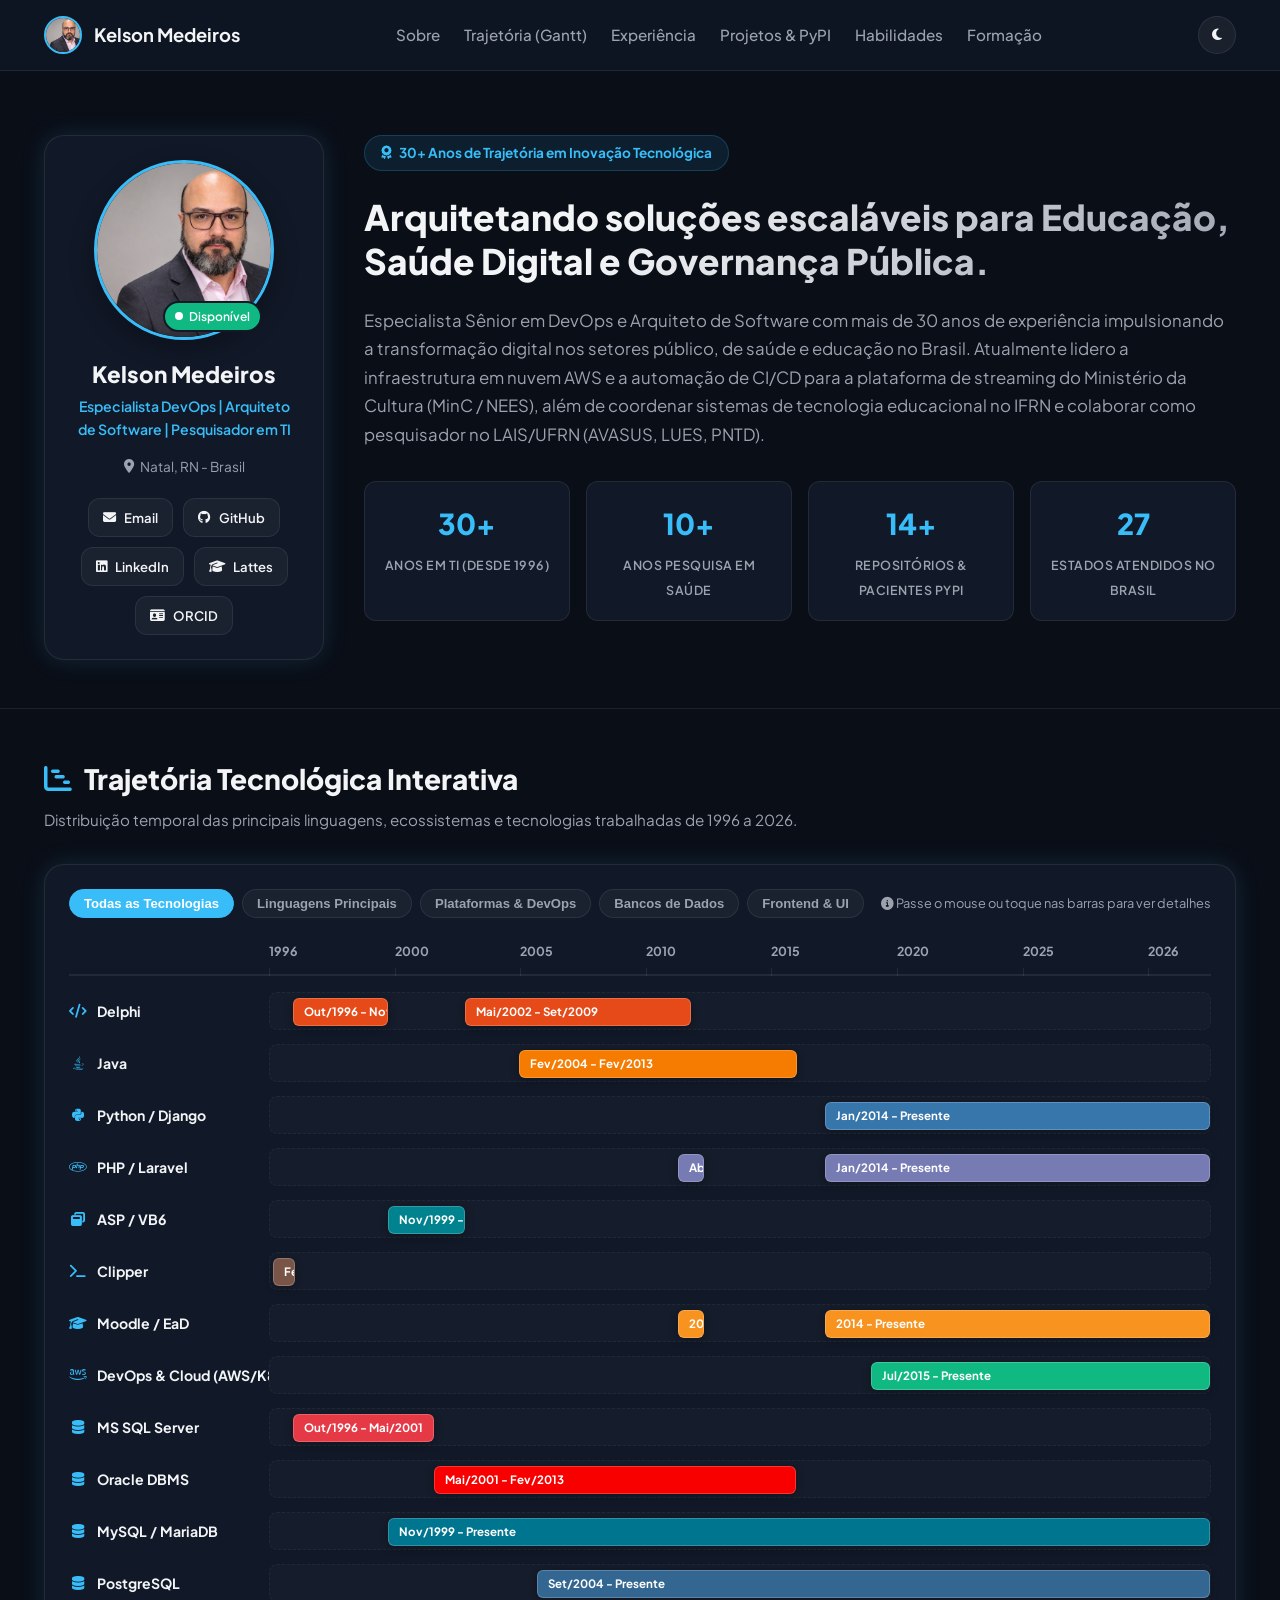
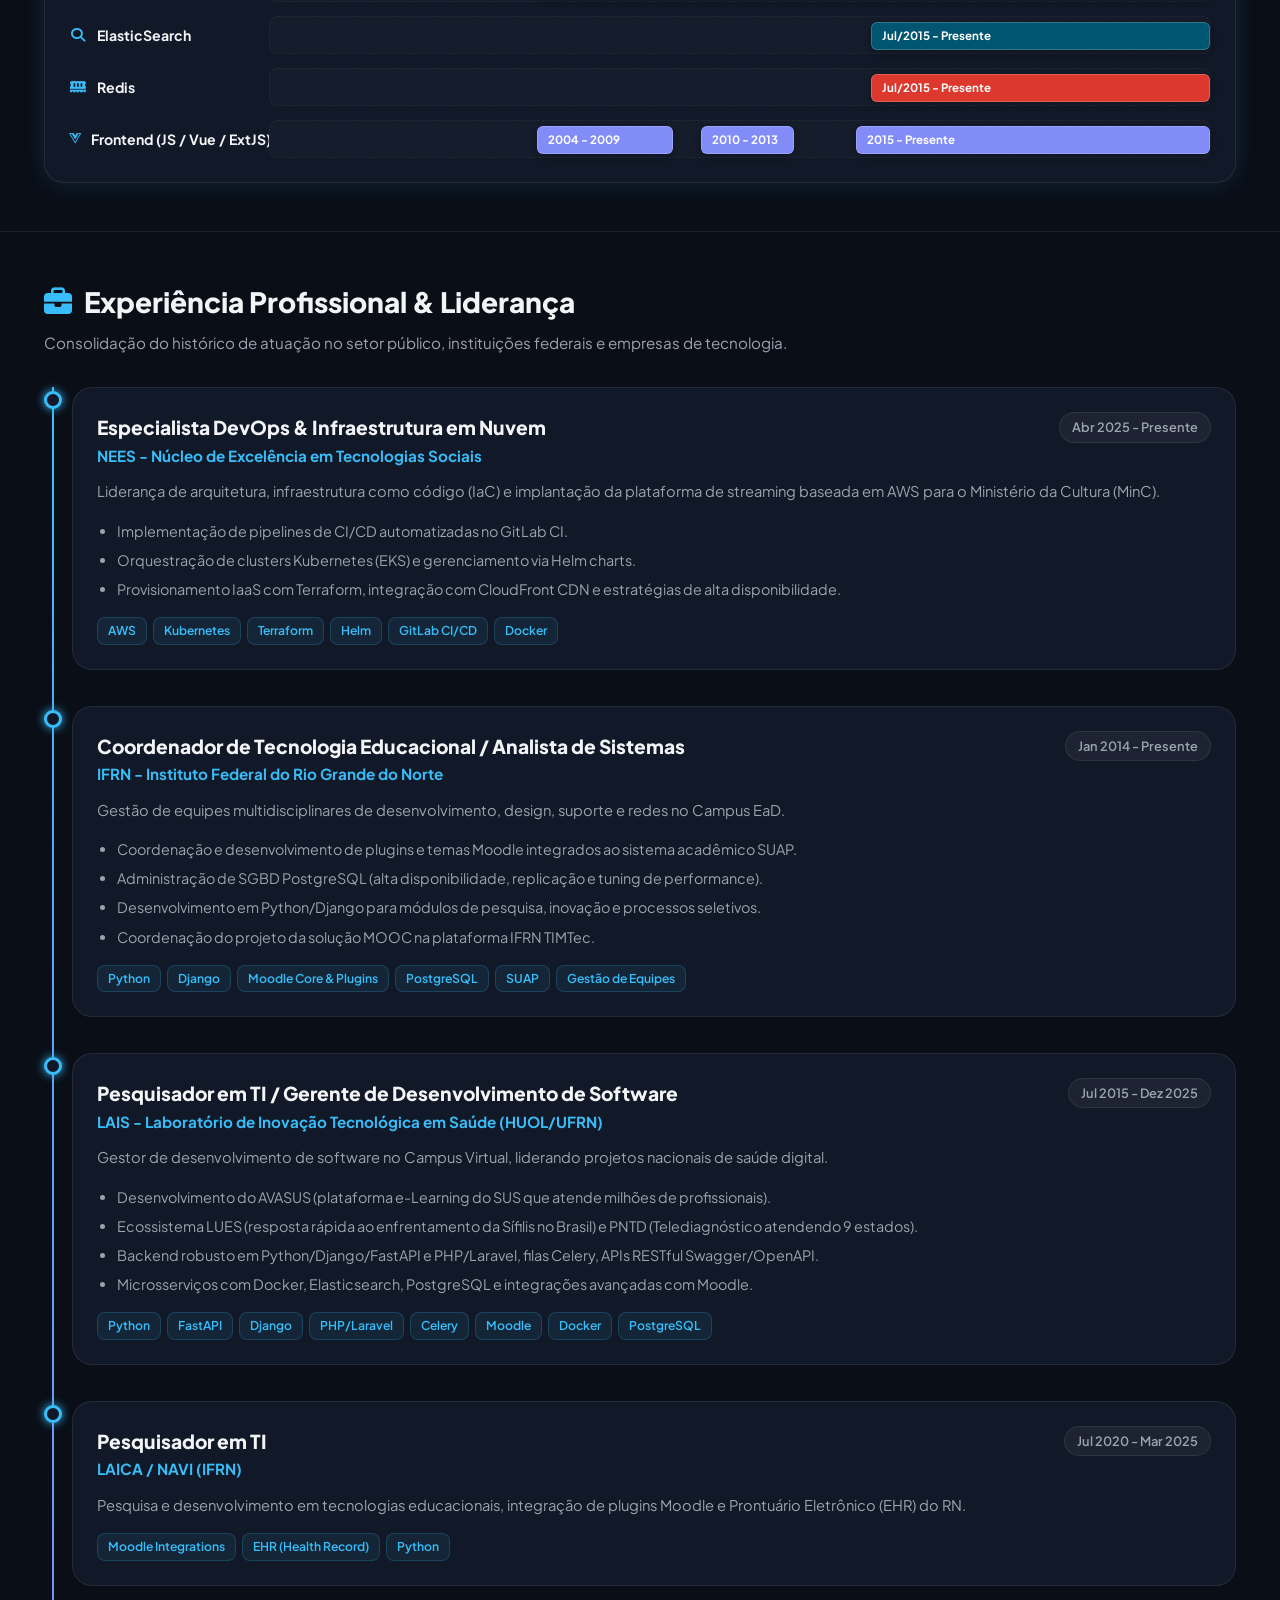
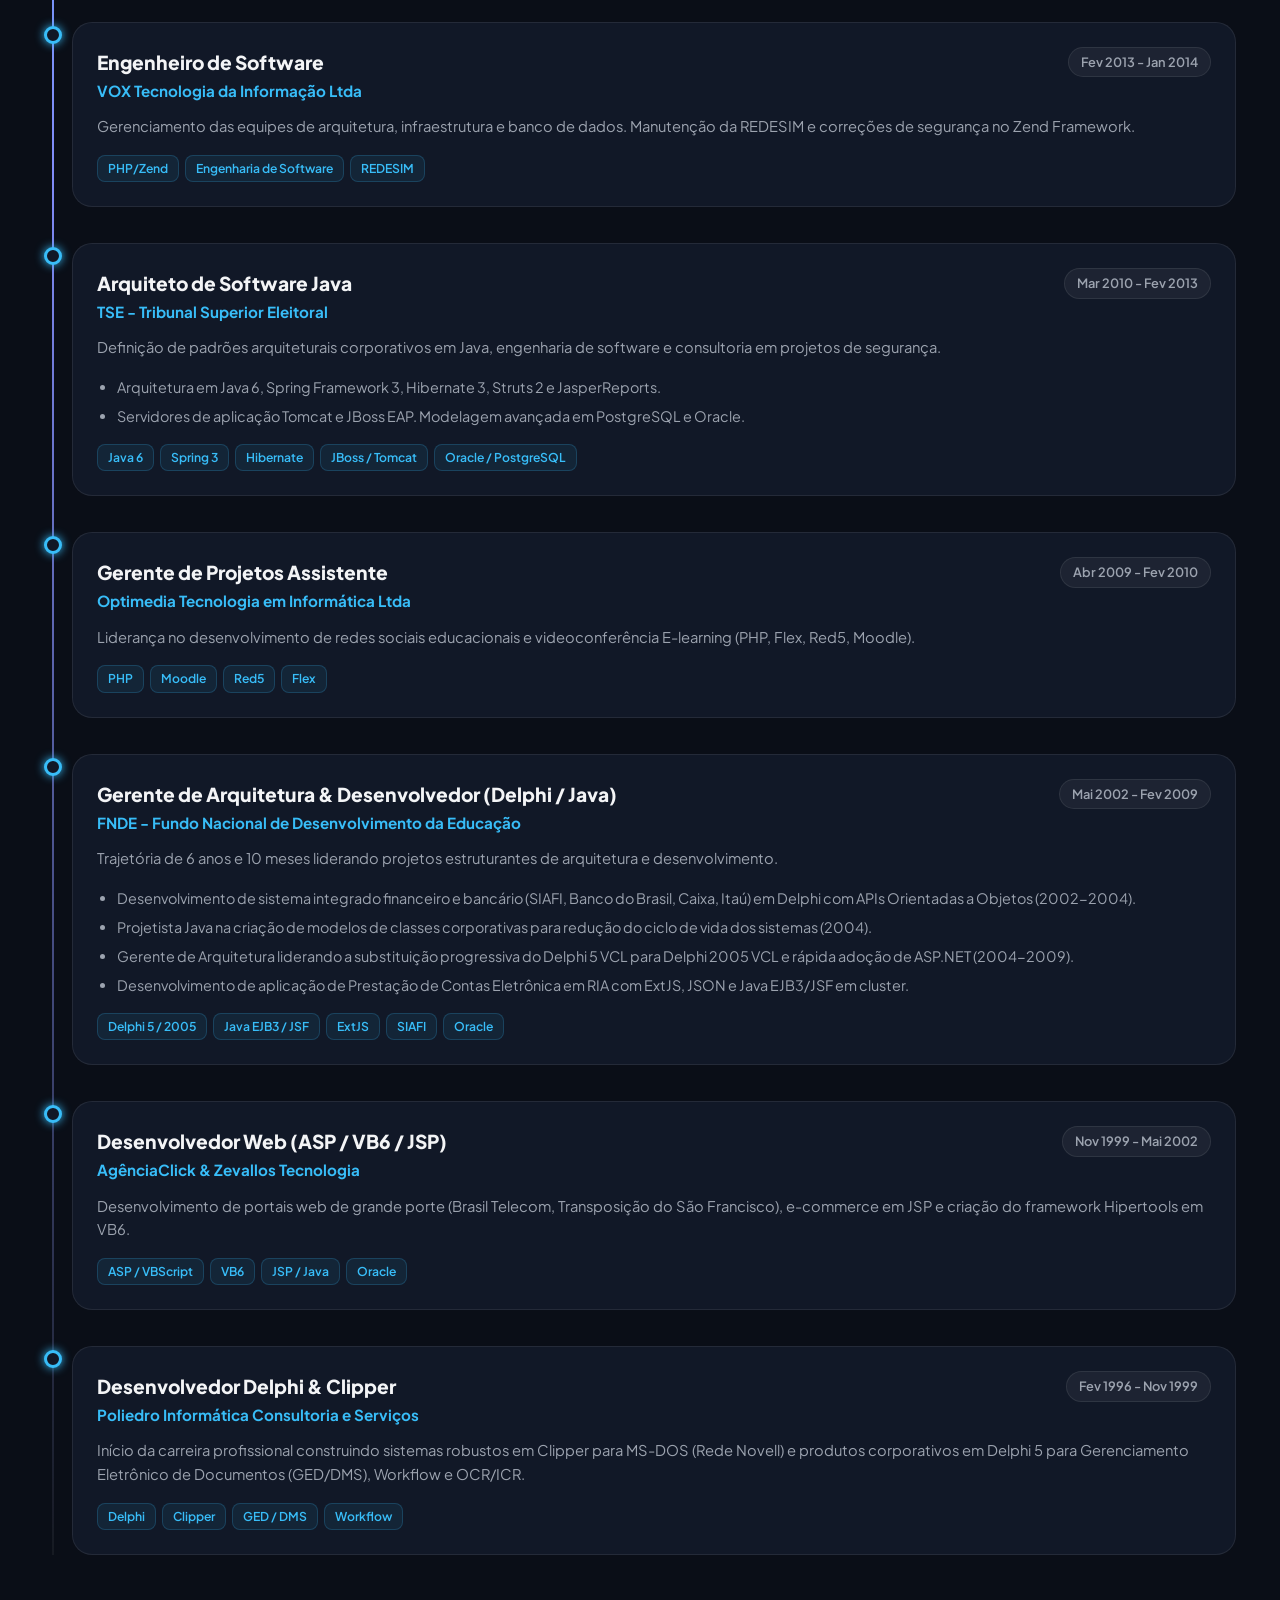
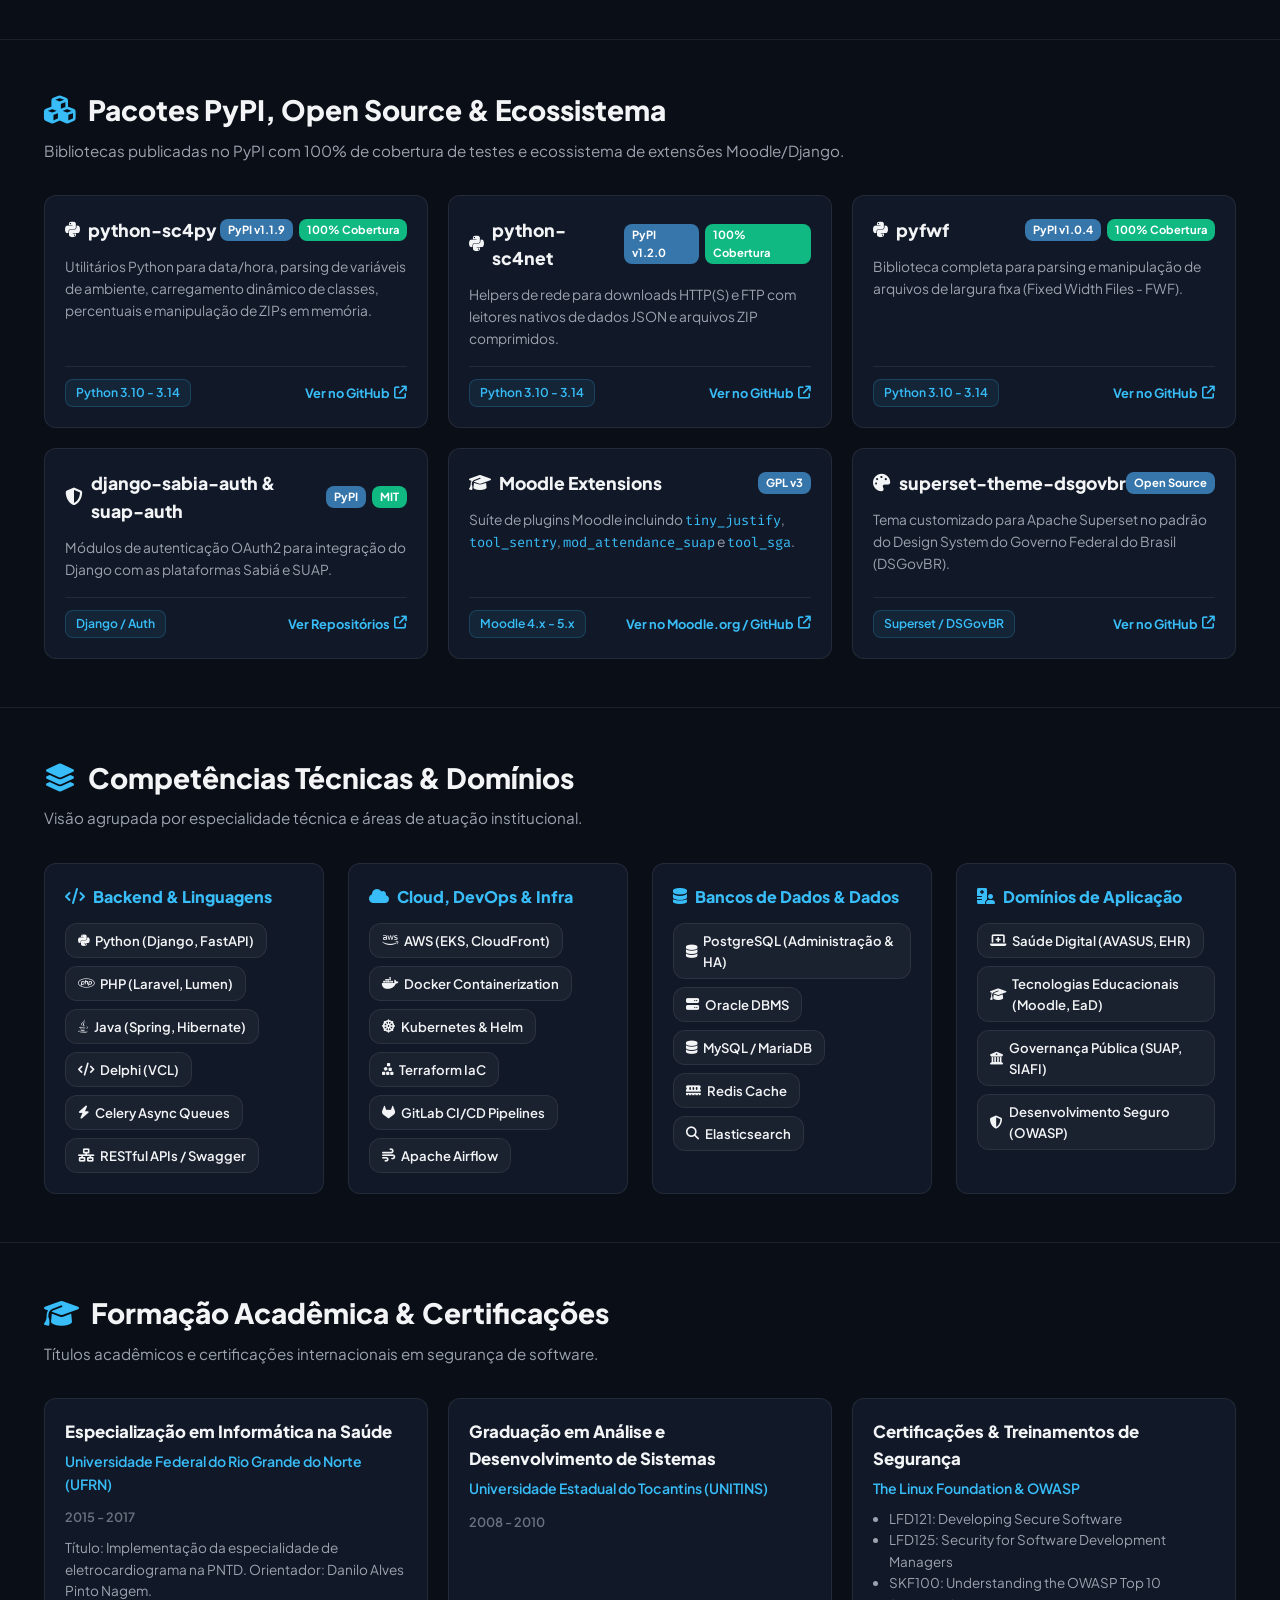
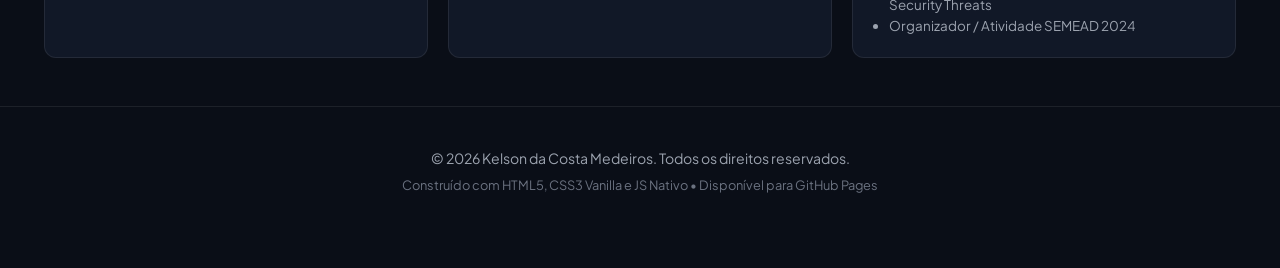
==== index.html @ 516021f3 "feat: adiciona index.html do curriculo online consolidado e grafico gantt de tecnologias" ====
<!DOCTYPE html>
<html lang="pt-BR" class="dark">
<head>
  <meta charset="UTF-8" />
  <meta name="viewport" content="width=device-width, initial-scale=1.0" />
  <title>Kelson da Costa Medeiros | Currículo Online & Trajetória Tecnológica</title>
  <meta name="description" content="Currículo online de Kelson da Costa Medeiros - Especialista em TI, Arquiteto de Software, Especialista DevOps e Pesquisador em Tecnologias Educacionais e Saúde Digital." />
  <meta name="author" content="Kelson da Costa Medeiros" />
  
  <!-- Open Graph -->
  <meta property="og:title" content="Kelson da Costa Medeiros | Currículo Online" />
  <meta property="og:description" content="30+ anos impulsionando a transformação digital nos setores público, de saúde e educação no Brasil." />
  <meta property="og:type" content="website" />
  <meta property="og:image" content="profile.png" />

  <!-- Fonts & Icons -->
  <link rel="preconnect" href="https://fonts.googleapis.com" />
  <link rel="preconnect" href="https://fonts.gstatic.com" crossorigin />
  <link href="https://fonts.googleapis.com/css2?family=Plus+Jakarta+Sans:ital,wght@0,300;0,400;0,500;0,600;0,700;0,800;1,400&family=Fira+Code:wght@400;500;600&display=swap" rel="stylesheet" />
  <link rel="stylesheet" href="https://cdnjs.cloudflare.com/ajax/libs/font-awesome/6.5.1/css/all.min.css" />

  <style>
    /* Global Design System & Variables */
    :root {
      --bg-main: #0a0e17;
      --bg-card: #111827;
      --bg-card-hover: #1f293d;
      --bg-card-glass: rgba(17, 24, 39, 0.75);
      --border-color: rgba(255, 255, 255, 0.08);
      --border-accent: rgba(56, 189, 248, 0.2);
      
      --text-main: #f3f4f6;
      --text-muted: #9ca3af;
      --text-dim: #6b7280;
      
      --primary: #38bdf8;
      --primary-hover: #0284c7;
      --secondary: #818cf8;
      --accent: #f43f5e;
      --success: #10b981;
      --warning: #f59e0b;
      
      --radius-sm: 8px;
      --radius-md: 12px;
      --radius-lg: 20px;
      --radius-full: 9999px;
      
      --shadow-glow: 0 0 25px rgba(56, 189, 248, 0.15);
      --transition: all 0.3s cubic-bezier(0.4, 0, 0.2, 1);
    }

    [data-theme="light"] {
      --bg-main: #f8fafc;
      --bg-card: #ffffff;
      --bg-card-hover: #f1f5f9;
      --bg-card-glass: rgba(255, 255, 255, 0.85);
      --border-color: rgba(0, 0, 0, 0.08);
      --border-accent: rgba(2, 132, 199, 0.2);
      
      --text-main: #0f172a;
      --text-muted: #475569;
      --text-dim: #94a3b8;
      
      --primary: #0284c7;
      --secondary: #4f46e5;
      --shadow-glow: 0 10px 25px rgba(0, 0, 0, 0.05);
    }

    * {
      box-sizing: border-box;
      margin: 0;
      padding: 0;
    }

    html {
      scroll-behavior: smooth;
      font-family: 'Plus Jakarta Sans', sans-serif;
    }

    body {
      background-color: var(--bg-main);
      color: var(--text-main);
      line-height: 1.6;
      overflow-x: hidden;
      transition: background-color 0.3s ease, color 0.3s ease;
    }

    code, pre {
      font-family: 'Fira Code', monospace;
    }

    /* Container & Layout */
    .container {
      max-width: 1240px;
      margin: 0 auto;
      padding: 0 24px;
    }

    /* Navigation Bar */
    header.navbar {
      position: sticky;
      top: 0;
      z-index: 100;
      backdrop-filter: blur(16px);
      -webkit-backdrop-filter: blur(16px);
      background: var(--bg-card-glass);
      border-bottom: 1px solid var(--border-color);
      padding: 16px 0;
    }

    .nav-content {
      display: flex;
      justify-content: space-between;
      align-items: center;
    }

    .brand {
      display: flex;
      align-items: center;
      gap: 12px;
      text-decoration: none;
      color: var(--text-main);
      font-weight: 700;
      font-size: 1.15rem;
    }

    .brand-avatar {
      width: 38px;
      height: 38px;
      border-radius: 50%;
      object-fit: cover;
      border: 2px solid var(--primary);
    }

    .nav-links {
      display: flex;
      gap: 24px;
      list-style: none;
      align-items: center;
    }

    .nav-links a {
      color: var(--text-muted);
      text-decoration: none;
      font-weight: 500;
      font-size: 0.95rem;
      transition: var(--transition);
    }

    .nav-links a:hover {
      color: var(--primary);
    }

    .theme-toggle-btn {
      background: rgba(255, 255, 255, 0.05);
      border: 1px solid var(--border-color);
      color: var(--text-main);
      width: 38px;
      height: 38px;
      border-radius: 50%;
      display: flex;
      align-items: center;
      justify-content: center;
      cursor: pointer;
      transition: var(--transition);
    }

    .theme-toggle-btn:hover {
      background: var(--primary);
      color: #fff;
      border-color: var(--primary);
    }

    /* Hero Section */
    .hero {
      padding: 64px 0 48px;
      position: relative;
    }

    .hero-grid {
      display: grid;
      grid-template-columns: 280px 1fr;
      gap: 40px;
      align-items: start;
    }

    .profile-card {
      background: var(--bg-card);
      border: 1px solid var(--border-color);
      border-radius: var(--radius-lg);
      padding: 24px;
      text-align: center;
      position: sticky;
      top: 96px;
      box-shadow: var(--shadow-glow);
    }

    .profile-img-wrapper {
      position: relative;
      width: 180px;
      height: 180px;
      margin: 0 auto 20px;
    }

    .profile-img {
      width: 100%;
      height: 100%;
      object-fit: cover;
      border-radius: 50%;
      border: 3px solid var(--primary);
      box-shadow: 0 8px 24px rgba(0, 0, 0, 0.3);
    }

    .badge-status {
      position: absolute;
      bottom: 8px;
      right: 12px;
      background: var(--success);
      color: #fff;
      font-size: 0.75rem;
      padding: 4px 10px;
      border-radius: var(--radius-full);
      font-weight: 600;
      border: 2px solid var(--bg-card);
      display: flex;
      align-items: center;
      gap: 6px;
    }

    .pulse-dot {
      width: 8px;
      height: 8px;
      background: #fff;
      border-radius: 50%;
      animation: pulse 2s infinite;
    }

    @keyframes pulse {
      0% { transform: scale(0.95); opacity: 0.8; }
      50% { transform: scale(1.2); opacity: 1; }
      100% { transform: scale(0.95); opacity: 0.8; }
    }

    .profile-name {
      font-size: 1.4rem;
      font-weight: 800;
      line-height: 1.3;
      margin-bottom: 6px;
    }

    .profile-title {
      color: var(--primary);
      font-size: 0.88rem;
      font-weight: 600;
      margin-bottom: 16px;
    }

    .location-tag {
      color: var(--text-muted);
      font-size: 0.85rem;
      display: flex;
      align-items: center;
      justify-content: center;
      gap: 6px;
      margin-bottom: 20px;
    }

    .social-links {
      display: flex;
      flex-wrap: wrap;
      gap: 10px;
      justify-content: center;
      margin-top: 16px;
    }

    .social-btn {
      display: inline-flex;
      align-items: center;
      gap: 8px;
      padding: 8px 14px;
      background: rgba(255, 255, 255, 0.04);
      border: 1px solid var(--border-color);
      border-radius: var(--radius-md);
      color: var(--text-main);
      text-decoration: none;
      font-size: 0.82rem;
      font-weight: 600;
      transition: var(--transition);
    }

    .social-btn:hover {
      background: var(--primary);
      color: #fff;
      border-color: var(--primary);
      transform: translateY(-2px);
    }

    /* Hero Bio & Stats */
    .hero-info {
      display: flex;
      flex-direction: column;
      gap: 24px;
    }

    .hero-badge-tag {
      display: inline-flex;
      align-items: center;
      gap: 8px;
      padding: 6px 16px;
      background: rgba(56, 189, 248, 0.1);
      border: 1px solid var(--border-accent);
      color: var(--primary);
      border-radius: var(--radius-full);
      font-size: 0.85rem;
      font-weight: 700;
      width: fit-content;
    }

    .hero-headline {
      font-size: 2.2rem;
      font-weight: 800;
      line-height: 1.25;
      background: linear-gradient(135deg, var(--text-main) 30%, var(--text-muted));
      -webkit-background-clip: text;
      -webkit-text-fill-color: transparent;
    }

    .hero-summary {
      font-size: 1.05rem;
      color: var(--text-muted);
      line-height: 1.7;
    }

    .stats-grid {
      display: grid;
      grid-template-columns: repeat(4, 1fr);
      gap: 16px;
      margin-top: 8px;
    }

    .stat-card {
      background: var(--bg-card);
      border: 1px solid var(--border-color);
      border-radius: var(--radius-md);
      padding: 18px 14px;
      text-align: center;
      transition: var(--transition);
    }

    .stat-card:hover {
      border-color: var(--primary);
      transform: translateY(-3px);
    }

    .stat-number {
      font-size: 1.8rem;
      font-weight: 800;
      color: var(--primary);
      display: block;
      margin-bottom: 4px;
    }

    .stat-label {
      font-size: 0.78rem;
      color: var(--text-muted);
      font-weight: 600;
      text-transform: uppercase;
      letter-spacing: 0.5px;
    }

    /* Section Component */
    section.section-block {
      padding: 48px 0;
      border-top: 1px solid var(--border-color);
    }

    .section-header {
      margin-bottom: 32px;
    }

    .section-title {
      font-size: 1.75rem;
      font-weight: 800;
      display: flex;
      align-items: center;
      gap: 12px;
      color: var(--text-main);
    }

    .section-title i {
      color: var(--primary);
    }

    .section-subtitle {
      color: var(--text-muted);
      font-size: 0.95rem;
      margin-top: 6px;
    }

    /* Gantt Chart Styled & Modern */
    .gantt-wrapper {
      background: var(--bg-card);
      border: 1px solid var(--border-color);
      border-radius: var(--radius-lg);
      padding: 24px;
      box-shadow: var(--shadow-glow);
      overflow-x: auto;
    }

    .gantt-toolbar {
      display: flex;
      justify-content: space-between;
      align-items: center;
      margin-bottom: 24px;
      flex-wrap: wrap;
      gap: 12px;
    }

    .gantt-filter-btns {
      display: flex;
      gap: 8px;
      flex-wrap: wrap;
    }

    .filter-btn {
      background: rgba(255, 255, 255, 0.04);
      border: 1px solid var(--border-color);
      color: var(--text-muted);
      padding: 6px 14px;
      border-radius: var(--radius-full);
      font-size: 0.82rem;
      font-weight: 600;
      cursor: pointer;
      transition: var(--transition);
    }

    .filter-btn.active, .filter-btn:hover {
      background: var(--primary);
      color: #fff;
      border-color: var(--primary);
    }

    .gantt-container {
      min-width: 800px;
      position: relative;
    }

    /* Gantt Years Header */
    .gantt-timeline-header {
      display: flex;
      border-bottom: 2px solid var(--border-color);
      padding-bottom: 12px;
      margin-bottom: 16px;
      padding-left: 200px;
      position: relative;
    }

    .year-tick {
      flex: 1;
      text-align: left;
      font-size: 0.78rem;
      font-weight: 700;
      color: var(--text-muted);
      position: relative;
    }

    .year-tick::before {
      content: '';
      position: absolute;
      left: 0;
      bottom: -14px;
      width: 1px;
      height: 8px;
      background: var(--border-color);
    }

    /* Gantt Body Rows */
    .gantt-body {
      display: flex;
      flex-direction: column;
      gap: 14px;
    }

    .gantt-row {
      display: flex;
      align-items: center;
      height: 38px;
      position: relative;
    }

    .gantt-label {
      width: 200px;
      min-width: 200px;
      padding-right: 16px;
      font-size: 0.88rem;
      font-weight: 700;
      color: var(--text-main);
      display: flex;
      align-items: center;
      gap: 10px;
      white-space: nowrap;
      overflow: hidden;
      text-overflow: ellipsis;
    }

    .gantt-label i {
      width: 18px;
      color: var(--primary);
      text-align: center;
    }

    .gantt-track {
      flex: 1;
      height: 100%;
      background: rgba(255, 255, 255, 0.02);
      border-radius: var(--radius-sm);
      position: relative;
      border: 1px dashed rgba(255, 255, 255, 0.05);
    }

    .gantt-bar {
      position: absolute;
      height: 28px;
      top: 5px;
      border-radius: 6px;
      background: linear-gradient(90deg, var(--bar-color), var(--bar-color-light, var(--bar-color)));
      box-shadow: 0 2px 8px rgba(0, 0, 0, 0.3);
      cursor: pointer;
      transition: transform 0.2s ease, filter 0.2s ease;
      display: flex;
      align-items: center;
      padding: 0 10px;
      color: #fff;
      font-size: 0.72rem;
      font-weight: 700;
      white-space: nowrap;
      overflow: hidden;
      text-overflow: ellipsis;
      border: 1px solid rgba(255, 255, 255, 0.2);
    }

    .gantt-bar:hover {
      transform: scaleY(1.1) translateY(-1px);
      filter: brightness(1.25);
      z-index: 10;
    }

    /* Gantt Tooltip */
    .gantt-tooltip {
      position: absolute;
      z-index: 1000;
      background: #0f172a;
      border: 1px solid var(--primary);
      border-radius: var(--radius-md);
      padding: 12px 16px;
      color: #fff;
      font-size: 0.82rem;
      box-shadow: 0 10px 30px rgba(0, 0, 0, 0.5);
      pointer-events: none;
      opacity: 0;
      transition: opacity 0.2s ease;
      max-width: 320px;
    }

    .gantt-tooltip.visible {
      opacity: 1;
    }

    .gantt-tooltip-title {
      font-weight: 800;
      color: var(--primary);
      font-size: 0.9rem;
      margin-bottom: 4px;
    }

    .gantt-tooltip-date {
      color: var(--secondary);
      font-weight: 600;
      font-size: 0.78rem;
      margin-bottom: 6px;
    }

    /* Experience Timeline */
    .timeline {
      position: relative;
      padding-left: 28px;
    }

    .timeline::before {
      content: '';
      position: absolute;
      left: 8px;
      top: 0;
      bottom: 0;
      width: 2px;
      background: linear-gradient(180deg, var(--primary) 0%, var(--secondary) 50%, rgba(255, 255, 255, 0.05) 100%);
    }

    .timeline-item {
      position: relative;
      margin-bottom: 36px;
    }

    .timeline-dot {
      position: absolute;
      left: -28px;
      top: 4px;
      width: 18px;
      height: 18px;
      border-radius: 50%;
      background: var(--bg-card);
      border: 3px solid var(--primary);
      box-shadow: 0 0 10px var(--primary);
      transition: var(--transition);
    }

    .timeline-item:hover .timeline-dot {
      background: var(--primary);
      transform: scale(1.2);
    }

    .timeline-card {
      background: var(--bg-card);
      border: 1px solid var(--border-color);
      border-radius: var(--radius-lg);
      padding: 24px;
      transition: var(--transition);
    }

    .timeline-card:hover {
      border-color: var(--border-accent);
      box-shadow: var(--shadow-glow);
    }

    .timeline-header {
      display: flex;
      justify-content: space-between;
      align-items: flex-start;
      margin-bottom: 12px;
      flex-wrap: wrap;
      gap: 8px;
    }

    .role-title {
      font-size: 1.2rem;
      font-weight: 800;
      color: var(--text-main);
    }

    .company-name {
      color: var(--primary);
      font-weight: 700;
      font-size: 0.95rem;
    }

    .date-badge {
      background: rgba(255, 255, 255, 0.05);
      border: 1px solid var(--border-color);
      color: var(--text-muted);
      padding: 4px 12px;
      border-radius: var(--radius-full);
      font-size: 0.8rem;
      font-weight: 600;
    }

    .timeline-desc {
      color: var(--text-muted);
      font-size: 0.92rem;
      line-height: 1.6;
      margin-bottom: 16px;
    }

    .timeline-bullets {
      margin-left: 20px;
      color: var(--text-muted);
      font-size: 0.9rem;
      margin-bottom: 16px;
    }

    .timeline-bullets li {
      margin-bottom: 6px;
    }

    .tech-tags {
      display: flex;
      flex-wrap: wrap;
      gap: 6px;
    }

    .tech-tag {
      background: rgba(56, 189, 248, 0.08);
      border: 1px solid var(--border-accent);
      color: var(--primary);
      padding: 3px 10px;
      border-radius: var(--radius-sm);
      font-size: 0.76rem;
      font-weight: 600;
    }

    /* PyPI & GitHub Projects Section */
    .projects-grid {
      display: grid;
      grid-template-columns: repeat(auto-fill, minmax(340px, 1fr));
      gap: 20px;
    }

    .project-card {
      background: var(--bg-card);
      border: 1px solid var(--border-color);
      border-radius: var(--radius-md);
      padding: 20px;
      display: flex;
      flex-direction: column;
      justify-content: space-between;
      transition: var(--transition);
    }

    .project-card:hover {
      border-color: var(--primary);
      transform: translateY(-4px);
      box-shadow: var(--shadow-glow);
    }

    .project-header {
      display: flex;
      justify-content: space-between;
      align-items: center;
      margin-bottom: 12px;
    }

    .project-name {
      font-size: 1.1rem;
      font-weight: 800;
      color: var(--text-main);
      display: flex;
      align-items: center;
      gap: 8px;
    }

    .project-badges {
      display: flex;
      gap: 6px;
    }

    .badge-pypi {
      background: #3776AB;
      color: #fff;
      font-size: 0.7rem;
      padding: 2px 8px;
      border-radius: var(--radius-sm);
      font-weight: 700;
    }

    .badge-cov {
      background: #10b981;
      color: #fff;
      font-size: 0.7rem;
      padding: 2px 8px;
      border-radius: var(--radius-sm);
      font-weight: 700;
    }

    .project-desc {
      color: var(--text-muted);
      font-size: 0.86rem;
      margin-bottom: 16px;
    }

    .project-footer {
      display: flex;
      justify-content: space-between;
      align-items: center;
      border-top: 1px solid var(--border-color);
      padding-top: 12px;
      font-size: 0.8rem;
    }

    .project-link {
      color: var(--primary);
      text-decoration: none;
      font-weight: 700;
      display: inline-flex;
      align-items: center;
      gap: 4px;
    }

    .project-link:hover {
      text-decoration: underline;
    }

    /* Skills Grid */
    .skills-categories {
      display: grid;
      grid-template-columns: repeat(auto-fit, minmax(280px, 1fr));
      gap: 24px;
    }

    .skill-cat-card {
      background: var(--bg-card);
      border: 1px solid var(--border-color);
      border-radius: var(--radius-md);
      padding: 20px;
    }

    .skill-cat-title {
      font-size: 1rem;
      font-weight: 800;
      color: var(--primary);
      margin-bottom: 14px;
      display: flex;
      align-items: center;
      gap: 8px;
    }

    .skill-list {
      display: flex;
      flex-wrap: wrap;
      gap: 8px;
    }

    .skill-pill {
      background: rgba(255, 255, 255, 0.04);
      border: 1px solid var(--border-color);
      color: var(--text-main);
      padding: 6px 12px;
      border-radius: var(--radius-md);
      font-size: 0.82rem;
      font-weight: 600;
      display: flex;
      align-items: center;
      gap: 6px;
    }

    /* Academic & Certifications */
    .edu-grid {
      display: grid;
      grid-template-columns: repeat(auto-fit, minmax(320px, 1fr));
      gap: 20px;
    }

    .edu-card {
      background: var(--bg-card);
      border: 1px solid var(--border-color);
      border-radius: var(--radius-md);
      padding: 20px;
    }

    .edu-degree {
      font-size: 1.05rem;
      font-weight: 800;
      color: var(--text-main);
      margin-bottom: 4px;
    }

    .edu-institution {
      color: var(--primary);
      font-weight: 600;
      font-size: 0.88rem;
      margin-bottom: 8px;
    }

    .edu-period {
      color: var(--text-dim);
      font-size: 0.8rem;
      font-weight: 600;
    }

    /* Footer */
    footer.footer-block {
      padding: 40px 0;
      border-top: 1px solid var(--border-color);
      text-align: center;
      color: var(--text-muted);
      font-size: 0.88rem;
    }

    /* Responsive */
    @media (max-width: 900px) {
      .hero-grid {
        grid-template-columns: 1fr;
      }
      .profile-card {
        position: relative;
        top: 0;
      }
      .stats-grid {
        grid-template-columns: repeat(2, 1fr);
      }
      .nav-links {
        display: none;
      }
    }
  </style>
</head>
<body>

  <!-- Navigation Bar -->
  <header class="navbar">
    <div class="container nav-content">
      <a href="#" class="brand">
        <img src="profile.png" alt="Kelson da Costa Medeiros" class="brand-avatar" />
        <span>Kelson Medeiros</span>
      </a>
      <ul class="nav-links">
        <li><a href="#about">Sobre</a></li>
        <li><a href="#gantt">Trajetória (Gantt)</a></li>
        <li><a href="#experience">Experiência</a></li>
        <li><a href="#projects">Projetos & PyPI</a></li>
        <li><a href="#skills">Habilidades</a></li>
        <li><a href="#education">Formação</a></li>
      </ul>
      <button class="theme-toggle-btn" id="themeToggle" title="Alternar tema">
        <i class="fa-solid fa-moon"></i>
      </button>
    </div>
  </header>

  <!-- Hero Section -->
  <section class="hero" id="about">
    <div class="container hero-grid">
      
      <!-- Profile Card Sidebar -->
      <aside class="profile-card">
        <div class="profile-img-wrapper">
          <img src="profile.png" alt="Foto de Kelson da Costa Medeiros" class="profile-img" />
          <div class="badge-status">
            <span class="pulse-dot"></span> Disponível
          </div>
        </div>
        <h1 class="profile-name">Kelson Medeiros</h1>
        <p class="profile-title">Especialista DevOps | Arquiteto de Software | Pesquisador em TI</p>
        <p class="location-tag">
          <i class="fa-solid fa-location-dot"></i> Natal, RN - Brasil
        </p>

        <div class="social-links">
          <a href="mailto:kelsoncm@gmail.com" class="social-btn" title="Email">
            <i class="fa-solid fa-envelope"></i> Email
          </a>
          <a href="https://github.com/kelsoncm" target="_blank" rel="noopener" class="social-btn" title="GitHub">
            <i class="fa-brands fa-github"></i> GitHub
          </a>
          <a href="https://www.linkedin.com/in/kelsoncm/" target="_blank" rel="noopener" class="social-btn" title="LinkedIn">
            <i class="fa-brands fa-linkedin"></i> LinkedIn
          </a>
          <a href="https://lattes.cnpq.br/1734494254835148" target="_blank" rel="noopener" class="social-btn" title="Lattes">
            <i class="fa-solid fa-graduation-cap"></i> Lattes
          </a>
          <a href="https://orcid.org/0000-0001-6749-4656" target="_blank" rel="noopener" class="social-btn" title="ORCID">
            <i class="fa-solid fa-id-card"></i> ORCID
          </a>
        </div>
      </aside>

      <!-- Main Hero Description & Stats -->
      <div class="hero-info">
        <div class="hero-badge-tag">
          <i class="fa-solid fa-award"></i> 30+ Anos de Trajetória em Inovação Tecnológica
        </div>
        
        <h2 class="hero-headline">
          Arquitetando soluções escaláveis para Educação, Saúde Digital e Governança Pública.
        </h2>

        <p class="hero-summary">
          Especialista Sênior em DevOps e Arquiteto de Software com mais de 30 anos de experiência impulsionando a transformação digital nos setores público, de saúde e educação no Brasil. Atualmente lidero a infraestrutura em nuvem AWS e a automação de CI/CD para a plataforma de streaming do Ministério da Cultura (MinC / NEES), além de coordenar sistemas de tecnologia educacional no IFRN e colaborar como pesquisador no LAIS/UFRN (AVASUS, LUES, PNTD).
        </p>

        <div class="stats-grid">
          <div class="stat-card">
            <span class="stat-number">30+</span>
            <span class="stat-label">Anos em TI (Desde 1996)</span>
          </div>
          <div class="stat-card">
            <span class="stat-number">10+</span>
            <span class="stat-label">Anos Pesquisa em Saúde</span>
          </div>
          <div class="stat-card">
            <span class="stat-number">14+</span>
            <span class="stat-label">Repositórios & Pacientes PyPI</span>
          </div>
          <div class="stat-card">
            <span class="stat-number">27</span>
            <span class="stat-label">Estados Atendidos no Brasil</span>
          </div>
        </div>
      </div>

    </div>
  </section>

  <!-- Interactive Gantt Chart Section -->
  <section class="section-block" id="gantt">
    <div class="container">
      <div class="section-header">
        <h2 class="section-title">
          <i class="fa-solid fa-chart-gantt"></i> Trajetória Tecnológica Interativa
        </h2>
        <p class="section-subtitle">
          Distribuição temporal das principais linguagens, ecossistemas e tecnologias trabalhadas de 1996 a 2026.
        </p>
      </div>

      <div class="gantt-wrapper">
        <div class="gantt-toolbar">
          <div class="gantt-filter-btns" id="ganttFilterGroup">
            <button class="filter-btn active" data-filter="all">Todas as Tecnologias</button>
            <button class="filter-btn" data-filter="languages">Linguagens Principais</button>
            <button class="filter-btn" data-filter="platforms">Plataformas & DevOps</button>
            <button class="filter-btn" data-filter="databases">Bancos de Dados</button>
            <button class="filter-btn" data-filter="frontend">Frontend & UI</button>
          </div>
          <span style="font-size: 0.8rem; color: var(--text-muted);">
            <i class="fa-solid fa-circle-info"></i> Passe o mouse ou toque nas barras para ver detalhes
          </span>
        </div>

        <div class="gantt-container">
          <!-- Years Axis Header -->
          <div class="gantt-timeline-header" id="ganttYearsHeader"></div>

          <!-- Gantt Rows Container -->
          <div class="gantt-body" id="ganttBody"></div>
        </div>
      </div>
    </div>
  </section>

  <!-- Experience Timeline -->
  <section class="section-block" id="experience">
    <div class="container">
      <div class="section-header">
        <h2 class="section-title">
          <i class="fa-solid fa-briefcase"></i> Experiência Profissional & Liderança
        </h2>
        <p class="section-subtitle">
          Consolidação do histórico de atuação no setor público, instituições federais e empresas de tecnologia.
        </p>
      </div>

      <div class="timeline">

        <!-- NEES -->
        <div class="timeline-item">
          <div class="timeline-dot"></div>
          <div class="timeline-card">
            <div class="timeline-header">
              <div>
                <h3 class="role-title">Especialista DevOps & Infraestrutura em Nuvem</h3>
                <span class="company-name">NEES - Núcleo de Excelência em Tecnologias Sociais</span>
              </div>
              <span class="date-badge">Abr 2025 - Presente</span>
            </div>
            <p class="timeline-desc">
              Liderança de arquitetura, infraestrutura como código (IaC) e implantação da plataforma de streaming baseada em AWS para o Ministério da Cultura (MinC).
            </p>
            <ul class="timeline-bullets">
              <li>Implementação de pipelines de CI/CD automatizadas no GitLab CI.</li>
              <li>Orquestração de clusters Kubernetes (EKS) e gerenciamento via Helm charts.</li>
              <li>Provisionamento IaaS com Terraform, integração com CloudFront CDN e estratégias de alta disponibilidade.</li>
            </ul>
            <div class="tech-tags">
              <span class="tech-tag">AWS</span>
              <span class="tech-tag">Kubernetes</span>
              <span class="tech-tag">Terraform</span>
              <span class="tech-tag">Helm</span>
              <span class="tech-tag">GitLab CI/CD</span>
              <span class="tech-tag">Docker</span>
            </div>
          </div>
        </div>

        <!-- IFRN -->
        <div class="timeline-item">
          <div class="timeline-dot"></div>
          <div class="timeline-card">
            <div class="timeline-header">
              <div>
                <h3 class="role-title">Coordenador de Tecnologia Educacional / Analista de Sistemas</h3>
                <span class="company-name">IFRN - Instituto Federal do Rio Grande do Norte</span>
              </div>
              <span class="date-badge">Jan 2014 - Presente</span>
            </div>
            <p class="timeline-desc">
              Gestão de equipes multidisciplinares de desenvolvimento, design, suporte e redes no Campus EaD.
            </p>
            <ul class="timeline-bullets">
              <li>Coordenação e desenvolvimento de plugins e temas Moodle integrados ao sistema acadêmico SUAP.</li>
              <li>Administração de SGBD PostgreSQL (alta disponibilidade, replicação e tuning de performance).</li>
              <li>Desenvolvimento em Python/Django para módulos de pesquisa, inovação e processos seletivos.</li>
              <li>Coordenação do projeto da solução MOOC na plataforma IFRN TIMTec.</li>
            </ul>
            <div class="tech-tags">
              <span class="tech-tag">Python</span>
              <span class="tech-tag">Django</span>
              <span class="tech-tag">Moodle Core & Plugins</span>
              <span class="tech-tag">PostgreSQL</span>
              <span class="tech-tag">SUAP</span>
              <span class="tech-tag">Gestão de Equipes</span>
            </div>
          </div>
        </div>

        <!-- LAIS / UFRN -->
        <div class="timeline-item">
          <div class="timeline-dot"></div>
          <div class="timeline-card">
            <div class="timeline-header">
              <div>
                <h3 class="role-title">Pesquisador em TI / Gerente de Desenvolvimento de Software</h3>
                <span class="company-name">LAIS - Laboratório de Inovação Tecnológica em Saúde (HUOL/UFRN)</span>
              </div>
              <span class="date-badge">Jul 2015 - Dez 2025</span>
            </div>
            <p class="timeline-desc">
              Gestor de desenvolvimento de software no Campus Virtual, liderando projetos nacionais de saúde digital.
            </p>
            <ul class="timeline-bullets">
              <li>Desenvolvimento do AVASUS (plataforma e-Learning do SUS que atende milhões de profissionais).</li>
              <li>Ecossistema LUES (resposta rápida ao enfrentamento da Sífilis no Brasil) e PNTD (Telediagnóstico atendendo 9 estados).</li>
              <li>Backend robusto em Python/Django/FastAPI e PHP/Laravel, filas Celery, APIs RESTful Swagger/OpenAPI.</li>
              <li>Microsserviços com Docker, Elasticsearch, PostgreSQL e integrações avançadas com Moodle.</li>
            </ul>
            <div class="tech-tags">
              <span class="tech-tag">Python</span>
              <span class="tech-tag">FastAPI</span>
              <span class="tech-tag">Django</span>
              <span class="tech-tag">PHP/Laravel</span>
              <span class="tech-tag">Celery</span>
              <span class="tech-tag">Moodle</span>
              <span class="tech-tag">Docker</span>
              <span class="tech-tag">PostgreSQL</span>
            </div>
          </div>
        </div>

        <!-- LAICA / NAVI -->
        <div class="timeline-item">
          <div class="timeline-dot"></div>
          <div class="timeline-card">
            <div class="timeline-header">
              <div>
                <h3 class="role-title">Pesquisador em TI</h3>
                <span class="company-name">LAICA / NAVI (IFRN)</span>
              </div>
              <span class="date-badge">Jul 2020 - Mar 2025</span>
            </div>
            <p class="timeline-desc">
              Pesquisa e desenvolvimento em tecnologias educacionais, integração de plugins Moodle e Prontuário Eletrônico (EHR) do RN.
            </p>
            <div class="tech-tags">
              <span class="tech-tag">Moodle Integrations</span>
              <span class="tech-tag">EHR (Health Record)</span>
              <span class="tech-tag">Python</span>
            </div>
          </div>
        </div>

        <!-- VOX TI -->
        <div class="timeline-item">
          <div class="timeline-dot"></div>
          <div class="timeline-card">
            <div class="timeline-header">
              <div>
                <h3 class="role-title">Engenheiro de Software</h3>
                <span class="company-name">VOX Tecnologia da Informação Ltda</span>
              </div>
              <span class="date-badge">Fev 2013 - Jan 2014</span>
            </div>
            <p class="timeline-desc">
              Gerenciamento das equipes de arquitetura, infraestrutura e banco de dados. Manutenção da REDESIM e correções de segurança no Zend Framework.
            </p>
            <div class="tech-tags">
              <span class="tech-tag">PHP/Zend</span>
              <span class="tech-tag">Engenharia de Software</span>
              <span class="tech-tag">REDESIM</span>
            </div>
          </div>
        </div>

        <!-- TSE -->
        <div class="timeline-item">
          <div class="timeline-dot"></div>
          <div class="timeline-card">
            <div class="timeline-header">
              <div>
                <h3 class="role-title">Arquiteto de Software Java</h3>
                <span class="company-name">TSE - Tribunal Superior Eleitoral</span>
              </div>
              <span class="date-badge">Mar 2010 - Fev 2013</span>
            </div>
            <p class="timeline-desc">
              Definição de padrões arquiteturais corporativos em Java, engenharia de software e consultoria em projetos de segurança.
            </p>
            <ul class="timeline-bullets">
              <li>Arquitetura em Java 6, Spring Framework 3, Hibernate 3, Struts 2 e JasperReports.</li>
              <li>Servidores de aplicação Tomcat e JBoss EAP. Modelagem avançada em PostgreSQL e Oracle.</li>
            </ul>
            <div class="tech-tags">
              <span class="tech-tag">Java 6</span>
              <span class="tech-tag">Spring 3</span>
              <span class="tech-tag">Hibernate</span>
              <span class="tech-tag">JBoss / Tomcat</span>
              <span class="tech-tag">Oracle / PostgreSQL</span>
            </div>
          </div>
        </div>

        <!-- Optimedia -->
        <div class="timeline-item">
          <div class="timeline-dot"></div>
          <div class="timeline-card">
            <div class="timeline-header">
              <div>
                <h3 class="role-title">Gerente de Projetos Assistente</h3>
                <span class="company-name">Optimedia Tecnologia em Informática Ltda</span>
              </div>
              <span class="date-badge">Abr 2009 - Fev 2010</span>
            </div>
            <p class="timeline-desc">
              Liderança no desenvolvimento de redes sociais educacionais e videoconferência E-learning (PHP, Flex, Red5, Moodle).
            </p>
            <div class="tech-tags">
              <span class="tech-tag">PHP</span>
              <span class="tech-tag">Moodle</span>
              <span class="tech-tag">Red5</span>
              <span class="tech-tag">Flex</span>
            </div>
          </div>
        </div>

        <!-- FNDE -->
        <div class="timeline-item">
          <div class="timeline-dot"></div>
          <div class="timeline-card">
            <div class="timeline-header">
              <div>
                <h3 class="role-title">Gerente de Arquitetura & Desenvolvedor (Delphi / Java)</h3>
                <span class="company-name">FNDE - Fundo Nacional de Desenvolvimento da Educação</span>
              </div>
              <span class="date-badge">Mai 2002 - Fev 2009</span>
            </div>
            <p class="timeline-desc">
              Trajetória de 6 anos e 10 meses liderando projetos estruturantes de arquitetura e desenvolvimento.
            </p>
            <ul class="timeline-bullets">
              <li>Desenvolvimento de sistema integrado financeiro e bancário (SIAFI, Banco do Brasil, Caixa, Itaú) em Delphi com APIs Orientadas a Objetos (2002-2004).</li>
              <li>Projetista Java na criação de modelos de classes corporativas para redução do ciclo de vida dos sistemas (2004).</li>
              <li>Gerente de Arquitetura liderando a substituição progressiva do Delphi 5 VCL para Delphi 2005 VCL e rápida adoção de ASP.NET (2004-2009).</li>
              <li>Desenvolvimento de aplicação de Prestação de Contas Eletrônica em RIA com ExtJS, JSON e Java EJB3/JSF em cluster.</li>
            </ul>
            <div class="tech-tags">
              <span class="tech-tag">Delphi 5 / 2005</span>
              <span class="tech-tag">Java EJB3 / JSF</span>
              <span class="tech-tag">ExtJS</span>
              <span class="tech-tag">SIAFI</span>
              <span class="tech-tag">Oracle</span>
            </div>
          </div>
        </div>

        <!-- AgênciaClick / Zevallos -->
        <div class="timeline-item">
          <div class="timeline-dot"></div>
          <div class="timeline-card">
            <div class="timeline-header">
              <div>
                <h3 class="role-title">Desenvolvedor Web (ASP / VB6 / JSP)</h3>
                <span class="company-name">AgênciaClick & Zevallos Tecnologia</span>
              </div>
              <span class="date-badge">Nov 1999 - Mai 2002</span>
            </div>
            <p class="timeline-desc">
              Desenvolvimento de portais web de grande porte (Brasil Telecom, Transposição do São Francisco), e-commerce em JSP e criação do framework Hipertools em VB6.
            </p>
            <div class="tech-tags">
              <span class="tech-tag">ASP / VBScript</span>
              <span class="tech-tag">VB6</span>
              <span class="tech-tag">JSP / Java</span>
              <span class="tech-tag">Oracle</span>
            </div>
          </div>
        </div>

        <!-- Poliedro -->
        <div class="timeline-item">
          <div class="timeline-dot"></div>
          <div class="timeline-card">
            <div class="timeline-header">
              <div>
                <h3 class="role-title">Desenvolvedor Delphi & Clipper</h3>
                <span class="company-name">Poliedro Informática Consultoria e Serviços</span>
              </div>
              <span class="date-badge">Fev 1996 - Nov 1999</span>
            </div>
            <p class="timeline-desc">
              Início da carreira profissional construindo sistemas robustos em Clipper para MS-DOS (Rede Novell) e produtos corporativos em Delphi 5 para Gerenciamento Eletrônico de Documentos (GED/DMS), Workflow e OCR/ICR.
            </p>
            <div class="tech-tags">
              <span class="tech-tag">Delphi</span>
              <span class="tech-tag">Clipper</span>
              <span class="tech-tag">GED / DMS</span>
              <span class="tech-tag">Workflow</span>
            </div>
          </div>
        </div>

      </div>
    </div>
  </section>

  <!-- Projects & PyPI Packages -->
  <section class="section-block" id="projects">
    <div class="container">
      <div class="section-header">
        <h2 class="section-title">
          <i class="fa-solid fa-cubes"></i> Pacotes PyPI, Open Source & Ecossistema
        </h2>
        <p class="section-subtitle">
          Bibliotecas publicadas no PyPI com 100% de cobertura de testes e ecossistema de extensões Moodle/Django.
        </p>
      </div>

      <div class="projects-grid">

        <div class="project-card">
          <div>
            <div class="project-header">
              <h3 class="project-name"><i class="fa-brands fa-python"></i> python-sc4py</h3>
              <div class="project-badges">
                <span class="badge-pypi">PyPI v1.1.9</span>
                <span class="badge-cov">100% Cobertura</span>
              </div>
            </div>
            <p class="project-desc">
              Utilitários Python para data/hora, parsing de variáveis de ambiente, carregamento dinâmico de classes, percentuais e manipulação de ZIPs em memória.
            </p>
          </div>
          <div class="project-footer">
            <span class="tech-tag">Python 3.10 - 3.14</span>
            <a href="https://github.com/kelsoncm/python-sc4py" target="_blank" rel="noopener" class="project-link">
              Ver no GitHub <i class="fa-solid fa-arrow-up-right-from-square"></i>
            </a>
          </div>
        </div>

        <div class="project-card">
          <div>
            <div class="project-header">
              <h3 class="project-name"><i class="fa-brands fa-python"></i> python-sc4net</h3>
              <div class="project-badges">
                <span class="badge-pypi">PyPI v1.2.0</span>
                <span class="badge-cov">100% Cobertura</span>
              </div>
            </div>
            <p class="project-desc">
              Helpers de rede para downloads HTTP(S) e FTP com leitores nativos de dados JSON e arquivos ZIP comprimidos.
            </p>
          </div>
          <div class="project-footer">
            <span class="tech-tag">Python 3.10 - 3.14</span>
            <a href="https://github.com/kelsoncm/python-sc4net" target="_blank" rel="noopener" class="project-link">
              Ver no GitHub <i class="fa-solid fa-arrow-up-right-from-square"></i>
            </a>
          </div>
        </div>

        <div class="project-card">
          <div>
            <div class="project-header">
              <h3 class="project-name"><i class="fa-brands fa-python"></i> pyfwf</h3>
              <div class="project-badges">
                <span class="badge-pypi">PyPI v1.0.4</span>
                <span class="badge-cov">100% Cobertura</span>
              </div>
            </div>
            <p class="project-desc">
              Biblioteca completa para parsing e manipulação de arquivos de largura fixa (Fixed Width Files - FWF).
            </p>
          </div>
          <div class="project-footer">
            <span class="tech-tag">Python 3.10 - 3.14</span>
            <a href="https://github.com/kelsoncm/pyfwf" target="_blank" rel="noopener" class="project-link">
              Ver no GitHub <i class="fa-solid fa-arrow-up-right-from-square"></i>
            </a>
          </div>
        </div>

        <div class="project-card">
          <div>
            <div class="project-header">
              <h3 class="project-name"><i class="fa-solid fa-shield-halved"></i> django-sabia-auth & suap-auth</h3>
              <div class="project-badges">
                <span class="badge-pypi">PyPI</span>
                <span class="badge-cov">MIT</span>
              </div>
            </div>
            <p class="project-desc">
              Módulos de autenticação OAuth2 para integração do Django com as plataformas Sabiá e SUAP.
            </p>
          </div>
          <div class="project-footer">
            <span class="tech-tag">Django / Auth</span>
            <a href="https://github.com/kelsoncm" target="_blank" rel="noopener" class="project-link">
              Ver Repositórios <i class="fa-solid fa-arrow-up-right-from-square"></i>
            </a>
          </div>
        </div>

        <div class="project-card">
          <div>
            <div class="project-header">
              <h3 class="project-name"><i class="fa-solid fa-graduation-cap"></i> Moodle Extensions</h3>
              <div class="project-badges">
                <span class="badge-pypi">GPL v3</span>
              </div>
            </div>
            <p class="project-desc">
              Suíte de plugins Moodle incluindo <code style="color:var(--primary);">tiny_justify</code>, <code style="color:var(--primary);">tool_sentry</code>, <code style="color:var(--primary);">mod_attendance_suap</code> e <code style="color:var(--primary);">tool_sga</code>.
            </p>
          </div>
          <div class="project-footer">
            <span class="tech-tag">Moodle 4.x - 5.x</span>
            <a href="https://github.com/kelsoncm" target="_blank" rel="noopener" class="project-link">
              Ver no Moodle.org / GitHub <i class="fa-solid fa-arrow-up-right-from-square"></i>
            </a>
          </div>
        </div>

        <div class="project-card">
          <div>
            <div class="project-header">
              <h3 class="project-name"><i class="fa-solid fa-palette"></i> superset-theme-dsgovbr</h3>
              <div class="project-badges">
                <span class="badge-pypi">Open Source</span>
              </div>
            </div>
            <p class="project-desc">
              Tema customizado para Apache Superset no padrão do Design System do Governo Federal do Brasil (DSGovBR).
            </p>
          </div>
          <div class="project-footer">
            <span class="tech-tag">Superset / DSGovBR</span>
            <a href="https://github.com/kelsoncm/superset-theme-dsgovbr" target="_blank" rel="noopener" class="project-link">
              Ver no GitHub <i class="fa-solid fa-arrow-up-right-from-square"></i>
            </a>
          </div>
        </div>

      </div>
    </div>
  </section>

  <!-- Skills Breakdown -->
  <section class="section-block" id="skills">
    <div class="container">
      <div class="section-header">
        <h2 class="section-title">
          <i class="fa-solid fa-layer-group"></i> Competências Técnicas & Domínios
        </h2>
        <p class="section-subtitle">
          Visão agrupada por especialidade técnica e áreas de atuação institucional.
        </p>
      </div>

      <div class="skills-categories">

        <div class="skill-cat-card">
          <h3 class="skill-cat-title"><i class="fa-solid fa-code"></i> Backend & Linguagens</h3>
          <div class="skill-list">
            <span class="skill-pill"><i class="fa-brands fa-python"></i> Python (Django, FastAPI)</span>
            <span class="skill-pill"><i class="fa-brands fa-php"></i> PHP (Laravel, Lumen)</span>
            <span class="skill-pill"><i class="fa-brands fa-java"></i> Java (Spring, Hibernate)</span>
            <span class="skill-pill"><i class="fa-solid fa-code"></i> Delphi (VCL)</span>
            <span class="skill-pill"><i class="fa-solid fa-bolt"></i> Celery Async Queues</span>
            <span class="skill-pill"><i class="fa-solid fa-network-wired"></i> RESTful APIs / Swagger</span>
          </div>
        </div>

        <div class="skill-cat-card">
          <h3 class="skill-cat-title"><i class="fa-solid fa-cloud"></i> Cloud, DevOps & Infra</h3>
          <div class="skill-list">
            <span class="skill-pill"><i class="fa-brands fa-aws"></i> AWS (EKS, CloudFront)</span>
            <span class="skill-pill"><i class="fa-brands fa-docker"></i> Docker Containerization</span>
            <span class="skill-pill"><i class="fa-solid fa-dharmachakra"></i> Kubernetes & Helm</span>
            <span class="skill-pill"><i class="fa-solid fa-cubes-stacked"></i> Terraform IaC</span>
            <span class="skill-pill"><i class="fa-brands fa-gitlab"></i> GitLab CI/CD Pipelines</span>
            <span class="skill-pill"><i class="fa-solid fa-wind"></i> Apache Airflow</span>
          </div>
        </div>

        <div class="skill-cat-card">
          <h3 class="skill-cat-title"><i class="fa-solid fa-database"></i> Bancos de Dados & Dados</h3>
          <div class="skill-list">
            <span class="skill-pill"><i class="fa-solid fa-database"></i> PostgreSQL (Administração & HA)</span>
            <span class="skill-pill"><i class="fa-solid fa-server"></i> Oracle DBMS</span>
            <span class="skill-pill"><i class="fa-solid fa-database"></i> MySQL / MariaDB</span>
            <span class="skill-pill"><i class="fa-solid fa-memory"></i> Redis Cache</span>
            <span class="skill-pill"><i class="fa-solid fa-magnifying-glass"></i> Elasticsearch</span>
          </div>
        </div>

        <div class="skill-cat-card">
          <h3 class="skill-cat-title"><i class="fa-solid fa-hospital-user"></i> Domínios de Aplicação</h3>
          <div class="skill-list">
            <span class="skill-pill"><i class="fa-solid fa-laptop-medical"></i> Saúde Digital (AVASUS, EHR)</span>
            <span class="skill-pill"><i class="fa-solid fa-graduation-cap"></i> Tecnologias Educacionais (Moodle, EaD)</span>
            <span class="skill-pill"><i class="fa-solid fa-building-columns"></i> Governança Pública (SUAP, SIAFI)</span>
            <span class="skill-pill"><i class="fa-solid fa-shield-halved"></i> Desenvolvimento Seguro (OWASP)</span>
          </div>
        </div>

      </div>
    </div>
  </section>

  <!-- Education & Certifications -->
  <section class="section-block" id="education">
    <div class="container">
      <div class="section-header">
        <h2 class="section-title">
          <i class="fa-solid fa-graduation-cap"></i> Formação Acadêmica & Certificações
        </h2>
        <p class="section-subtitle">
          Títulos acadêmicos e certificações internacionais em segurança de software.
        </p>
      </div>

      <div class="edu-grid">
        <div class="edu-card">
          <h3 class="edu-degree">Especialização em Informática na Saúde</h3>
          <p class="edu-institution">Universidade Federal do Rio Grande do Norte (UFRN)</p>
          <span class="edu-period">2015 - 2017</span>
          <p style="font-size: 0.85rem; color: var(--text-muted); margin-top: 8px;">
            Título: Implementação da especialidade de eletrocardiograma na PNTD. Orientador: Danilo Alves Pinto Nagem.
          </p>
        </div>

        <div class="edu-card">
          <h3 class="edu-degree">Graduação em Análise e Desenvolvimento de Sistemas</h3>
          <p class="edu-institution">Universidade Estadual do Tocantins (UNITINS)</p>
          <span class="edu-period">2008 - 2010</span>
        </div>

        <div class="edu-card">
          <h3 class="edu-degree">Certificações & Treinamentos de Segurança</h3>
          <p class="edu-institution">The Linux Foundation & OWASP</p>
          <ul style="font-size: 0.84rem; color: var(--text-muted); margin-top: 8px; padding-left: 16px;">
            <li>LFD121: Developing Secure Software</li>
            <li>LFD125: Security for Software Development Managers</li>
            <li>SKF100: Understanding the OWASP Top 10 Security Threats</li>
            <li>Organizador / Atividade SEMEAD 2024</li>
          </ul>
        </div>
      </div>
    </div>
  </section>

  <!-- Footer -->
  <footer class="footer-block">
    <div class="container">
      <p>© 2026 Kelson da Costa Medeiros. Todos os direitos reservados.</p>
      <p style="font-size: 0.8rem; margin-top: 6px; color: var(--text-dim);">
        Construído com HTML5, CSS3 Vanilla e JS Nativo • Disponível para GitHub Pages
      </p>
    </div>
  </footer>

  <!-- Tooltip Element for Gantt -->
  <div class="gantt-tooltip" id="ganttTooltip">
    <div class="gantt-tooltip-title" id="tooltipTitle"></div>
    <div class="gantt-tooltip-date" id="tooltipDate"></div>
    <div id="tooltipDetail"></div>
  </div>

  <!-- JavaScript Logic -->
  <script>
    // Theme Toggle Logic
    const themeToggle = document.getElementById('themeToggle');
    const htmlEl = document.documentElement;

    themeToggle.addEventListener('click', () => {
      const currentTheme = htmlEl.getAttribute('data-theme') || 'dark';
      const newTheme = currentTheme === 'dark' ? 'light' : 'dark';
      htmlEl.setAttribute('data-theme', newTheme);
      themeToggle.innerHTML = newTheme === 'light' 
        ? '<i class="fa-solid fa-sun"></i>' 
        : '<i class="fa-solid fa-moon"></i>';
    });

    // Gantt Chart Data Definition (1996 - 2026 = 30 Years Span)
    const START_YEAR = 1996;
    const END_YEAR = 2026.5;
    const TOTAL_YEARS = END_YEAR - START_YEAR;

    const ganttItems = [
      {
        id: "delphi",
        category: "languages",
        name: "Delphi",
        icon: "fa-solid fa-code",
        color: "#E64A19",
        periods: [
          { start: 1996 + 9/12, end: 1999 + 10/12, dateLabel: "Out/1996 - Nov/1999", detail: "Poliedro: Sistemas de GED/DMS, Workflow e Delphi 5" },
          { start: 2002 + 4/12, end: 2009 + 8/12, dateLabel: "Mai/2002 - Set/2009", detail: "FNDE: Sistemas Financeiros SIAFI e Migração Delphi 2005 VCL" }
        ]
      },
      {
        id: "java",
        category: "languages",
        name: "Java",
        icon: "fa-brands fa-java",
        color: "#F57C00",
        periods: [
          { start: 2004 + 1/12, end: 2013 + 1/12, dateLabel: "Fev/2004 - Fev/2013", detail: "FNDE & TSE: Arquiteto Java, Spring 3, Hibernate, EJB3, JSF, Struts 1/2" }
        ]
      },
      {
        id: "python",
        category: "languages",
        name: "Python / Django",
        icon: "fa-brands fa-python",
        color: "#3776AB",
        periods: [
          { start: 2014, end: 2026.5, dateLabel: "Jan/2014 - Presente", detail: "IFRN, LAIS & Pacotes PyPI: Django, FastAPI, Celery, sc4py, sc4net" }
        ]
      },
      {
        id: "php",
        category: "languages",
        name: "PHP / Laravel",
        icon: "fa-brands fa-php",
        color: "#777BB4",
        periods: [
          { start: 2009 + 3/12, end: 2010 + 1/12, dateLabel: "Abr/2009 - Fev/2010", detail: "Optimedia: PHP 5, Red5 e Plataforma de E-learning" },
          { start: 2014, end: 2026.5, dateLabel: "Jan/2014 - Presente", detail: "IFRN & LAIS: Moodle Plugins, Laravel, Lumen REST APIs" }
        ]
      },
      {
        id: "asp",
        category: "languages",
        name: "ASP / VB6",
        icon: "fa-solid fa-window-restore",
        color: "#00838F",
        periods: [
          { start: 1999 + 10/12, end: 2002 + 4/12, dateLabel: "Nov/1999 - Mai/2002", detail: "Zevallos & AgênciaClick: Framework Hipertools VB6, Portais ASP" }
        ]
      },
      {
        id: "clipper",
        category: "languages",
        name: "Clipper",
        icon: "fa-solid fa-terminal",
        color: "#795548",
        periods: [
          { start: 1996 + 1/12, end: 1996 + 9/12, dateLabel: "Fev/1996 - Out/1996", detail: "Poliedro: Sistemas MS-DOS concorrentes em Rede Novell" }
        ]
      },
      {
        id: "moodle",
        category: "platforms",
        name: "Moodle / EaD",
        icon: "fa-solid fa-graduation-cap",
        color: "#F7931E",
        periods: [
          { start: 2009 + 3/12, end: 2010 + 1/12, dateLabel: "2009 - 2010", detail: "Optimedia: Customização de AVA" },
          { start: 2014, end: 2026.5, dateLabel: "2014 - Presente", detail: "IFRN & LAIS: Dev/Admin Moodle 1.1 até 5.x, Plugins SUAP & Sentry" }
        ]
      },
      {
        id: "devops",
        category: "platforms",
        name: "DevOps & Cloud (AWS/K8s)",
        icon: "fa-brands fa-aws",
        color: "#10b981",
        periods: [
          { start: 2015 + 6/12, end: 2026.5, dateLabel: "Jul/2015 - Presente", detail: "NEES/MinC & LAIS: AWS EKS, Docker, Terraform, Helm, GitLab CI/CD, Airflow" }
        ]
      },
      {
        id: "mssql",
        category: "databases",
        name: "MS SQL Server",
        icon: "fa-solid fa-database",
        color: "#E63946",
        periods: [
          { start: 1996 + 9/12, end: 2001 + 4/12, dateLabel: "Out/1996 - Mai/2001", detail: "Poliedro & Zevallos: Desenvolvimento e administração de SGBD MS SQL Server" }
        ]
      },
      {
        id: "oracle",
        category: "databases",
        name: "Oracle DBMS",
        icon: "fa-solid fa-database",
        color: "#F80000",
        periods: [
          { start: 2001 + 4/12, end: 2013 + 1/12, dateLabel: "Mai/2001 - Fev/2013", detail: "AgênciaClick, FNDE & TSE: Oracle 8i/9i/10g, PL/SQL, Tuning, Clusters e Modelagem OO Relacional" }
        ]
      },
      {
        id: "mysql",
        category: "databases",
        name: "MySQL / MariaDB",
        icon: "fa-solid fa-database",
        color: "#00758F",
        periods: [
          { start: 1999 + 10/12, end: 2026.5, dateLabel: "Nov/1999 - Presente", detail: "Zevallos, AgênciaClick, Optimedia & LAIS: Portais Web, Sistemas de E-learning e Moodle" }
        ]
      },
      {
        id: "postgresql",
        category: "databases",
        name: "PostgreSQL",
        icon: "fa-solid fa-database",
        color: "#336791",
        periods: [
          { start: 2004 + 8/12, end: 2026.5, dateLabel: "Set/2004 - Presente", detail: "FNDE, TSE, IFRN (Administrador de SGBD 9.x+ com Alta Disponibilidade e Redundância desde 2014) & LAIS" }
        ]
      },
      {
        id: "elasticsearch",
        category: "databases",
        name: "ElasticSearch",
        icon: "fa-solid fa-magnifying-glass",
        color: "#005571",
        periods: [
          { start: 2015 + 6/12, end: 2026.5, dateLabel: "Jul/2015 - Presente", detail: "LAIS / UFRN: Indexação de dados e buscas complexas em ecossistemas de Saúde Digital (AVASUS, PNTD)" }
        ]
      },
      {
        id: "redis",
        category: "databases",
        name: "Redis",
        icon: "fa-solid fa-memory",
        color: "#DC382D",
        periods: [
          { start: 2015 + 6/12, end: 2026.5, dateLabel: "Jul/2015 - Presente", detail: "LAIS & NEES: Caching de alta performance e Broker de filas Celery em arquiteturas Python/Django" }
        ]
      },
      {
        id: "frontend",
        category: "frontend",
        name: "Frontend (JS / Vue / ExtJS)",
        icon: "fa-brands fa-vuejs",
        color: "#818cf8",
        periods: [
          { start: 2004 + 8/12, end: 2009 + 1/12, dateLabel: "2004 - 2009", detail: "FNDE: ExtJS (Rich Internet Applications)" },
          { start: 2010, end: 2013, dateLabel: "2010 - 2013", detail: "TSE: jQuery & interfaces interativas" },
          { start: 2015, end: 2026.5, dateLabel: "2015 - Presente", detail: "LAIS & IFRN: JavaScript, Vue.js, Tailwind, HTML5/CSS3" }
        ]
      }
    ];

    // Render Timeline Header Years
    const yearsHeader = document.getElementById('ganttYearsHeader');
    const displayYears = [1996, 2000, 2005, 2010, 2015, 2020, 2025, 2026];
    
    displayYears.forEach(yr => {
      const yearTick = document.createElement('div');
      yearTick.className = 'year-tick';
      yearTick.textContent = yr;
      const pct = ((yr - START_YEAR) / TOTAL_YEARS) * 100;
      yearTick.style.flex = yr === 2026 ? "0.5" : "1";
      yearsHeader.appendChild(yearTick);
    });

    // Render Gantt Rows
    const ganttBody = document.getElementById('ganttBody');
    const tooltip = document.getElementById('ganttTooltip');
    const tooltipTitle = document.getElementById('tooltipTitle');
    const tooltipDate = document.getElementById('tooltipDate');
    const tooltipDetail = document.getElementById('tooltipDetail');

    function renderGantt(filterCategory = 'all') {
      ganttBody.innerHTML = '';

      const filteredItems = filterCategory === 'all' 
        ? ganttItems 
        : ganttItems.filter(item => item.category === filterCategory);

      filteredItems.forEach(item => {
        const row = document.createElement('div');
        row.className = 'gantt-row';

        // Label
        const label = document.createElement('div');
        label.className = 'gantt-label';
        label.innerHTML = `<i class="${item.icon}"></i> ${item.name}`;
        row.appendChild(label);

        // Track
        const track = document.createElement('div');
        track.className = 'gantt-track';

        // Bars
        item.periods.forEach(p => {
          const bar = document.createElement('div');
          bar.className = 'gantt-bar';
          
          const leftPct = Math.max(0, ((p.start - START_YEAR) / TOTAL_YEARS) * 100);
          const widthPct = Math.min(100 - leftPct, ((p.end - p.start) / TOTAL_YEARS) * 100);

          bar.style.left = `${leftPct}%`;
          bar.style.width = `${widthPct}%`;
          bar.style.setProperty('--bar-color', item.color);
          bar.textContent = p.dateLabel;

          // Tooltip Events
          bar.addEventListener('mouseenter', (e) => {
            tooltipTitle.textContent = `${item.name}`;
            tooltipDate.textContent = p.dateLabel;
            tooltipDetail.textContent = p.detail;
            tooltip.classList.add('visible');
          });

          bar.addEventListener('mousemove', (e) => {
            tooltip.style.left = `${e.pageX + 15}px`;
            tooltip.style.top = `${e.pageY + 15}px`;
          });

          bar.addEventListener('mouseleave', () => {
            tooltip.classList.remove('visible');
          });

          track.appendChild(bar);
        });

        row.appendChild(track);
        ganttBody.appendChild(row);
      });
    }

    // Filter Button Clicks
    const filterGroup = document.getElementById('ganttFilterGroup');
    filterGroup.addEventListener('click', (e) => {
      if (e.target.classList.contains('filter-btn')) {
        filterGroup.querySelectorAll('.filter-btn').forEach(btn => btn.classList.remove('active'));
        e.target.classList.add('active');
        const filterVal = e.target.getAttribute('data-filter');
        renderGantt(filterVal);
      }
    });

    // Initial Gantt Render
    renderGantt('all');
  </script>
</body>
</html>
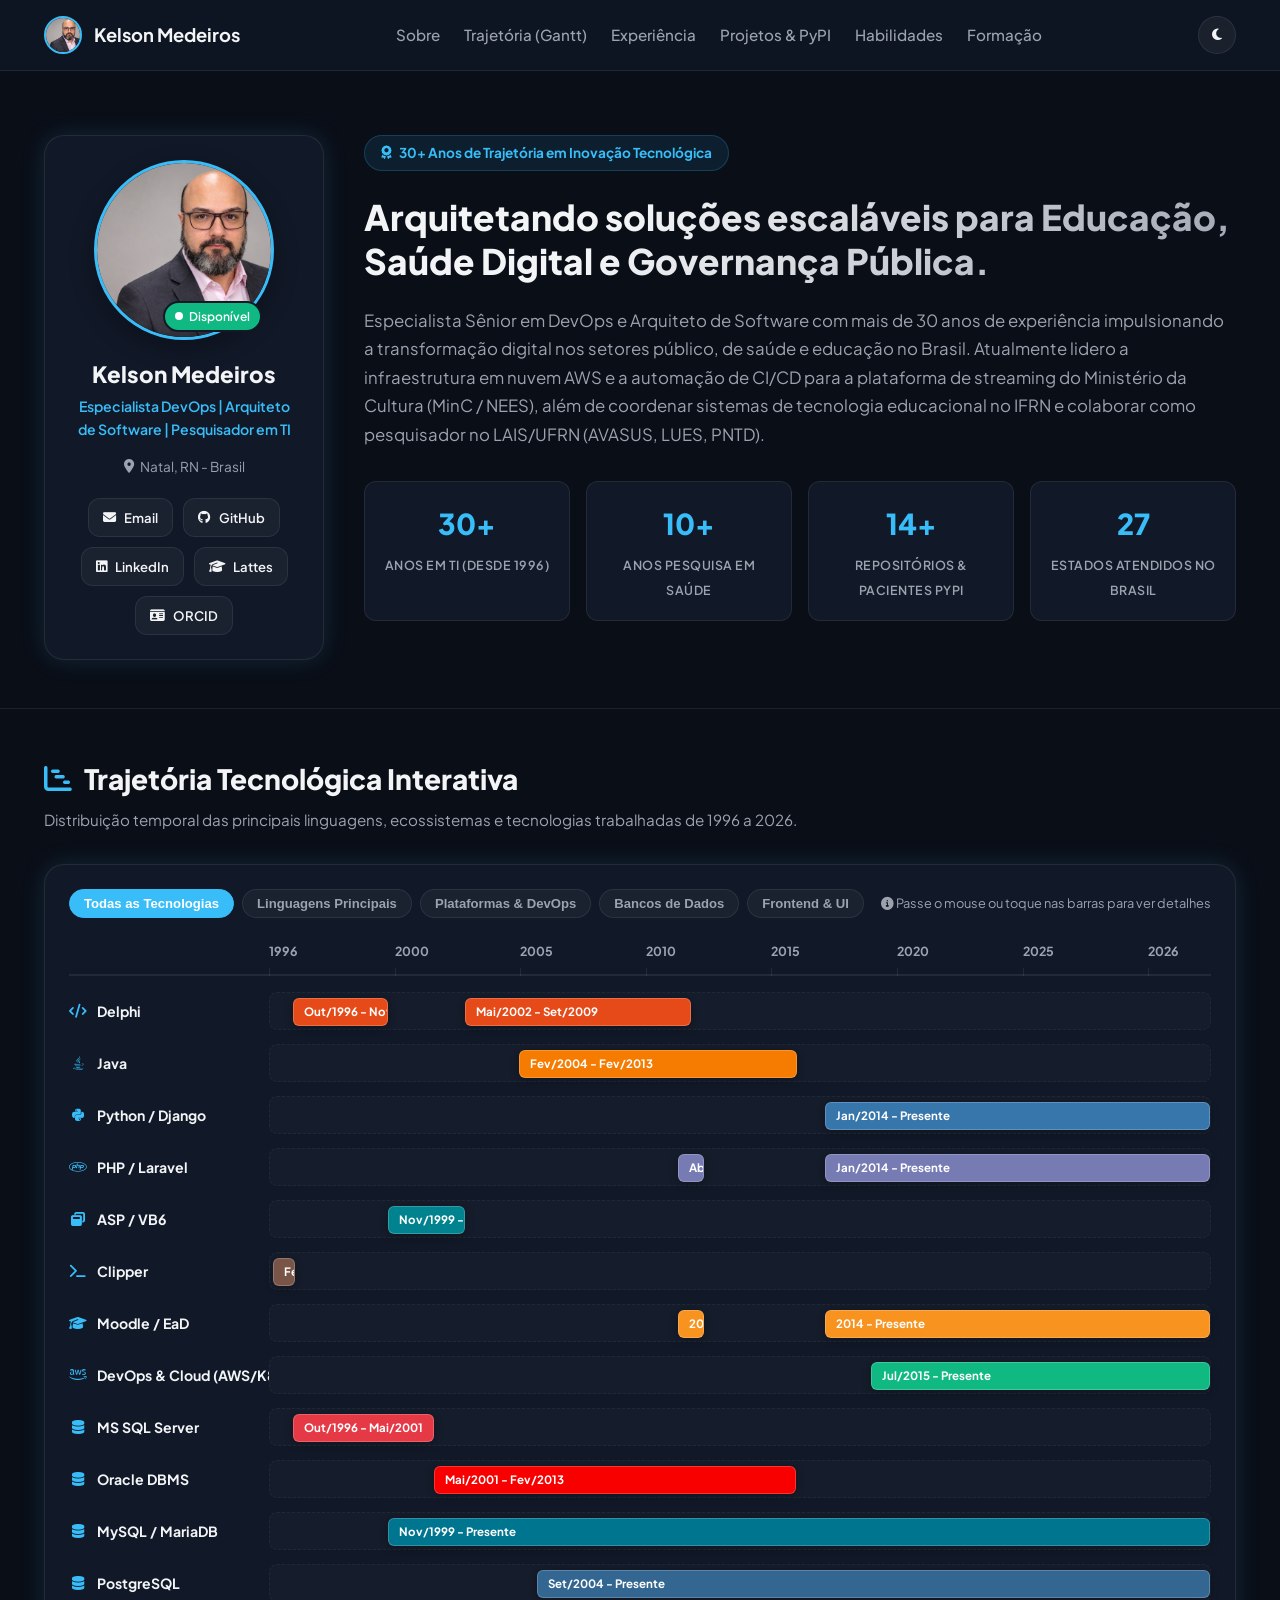
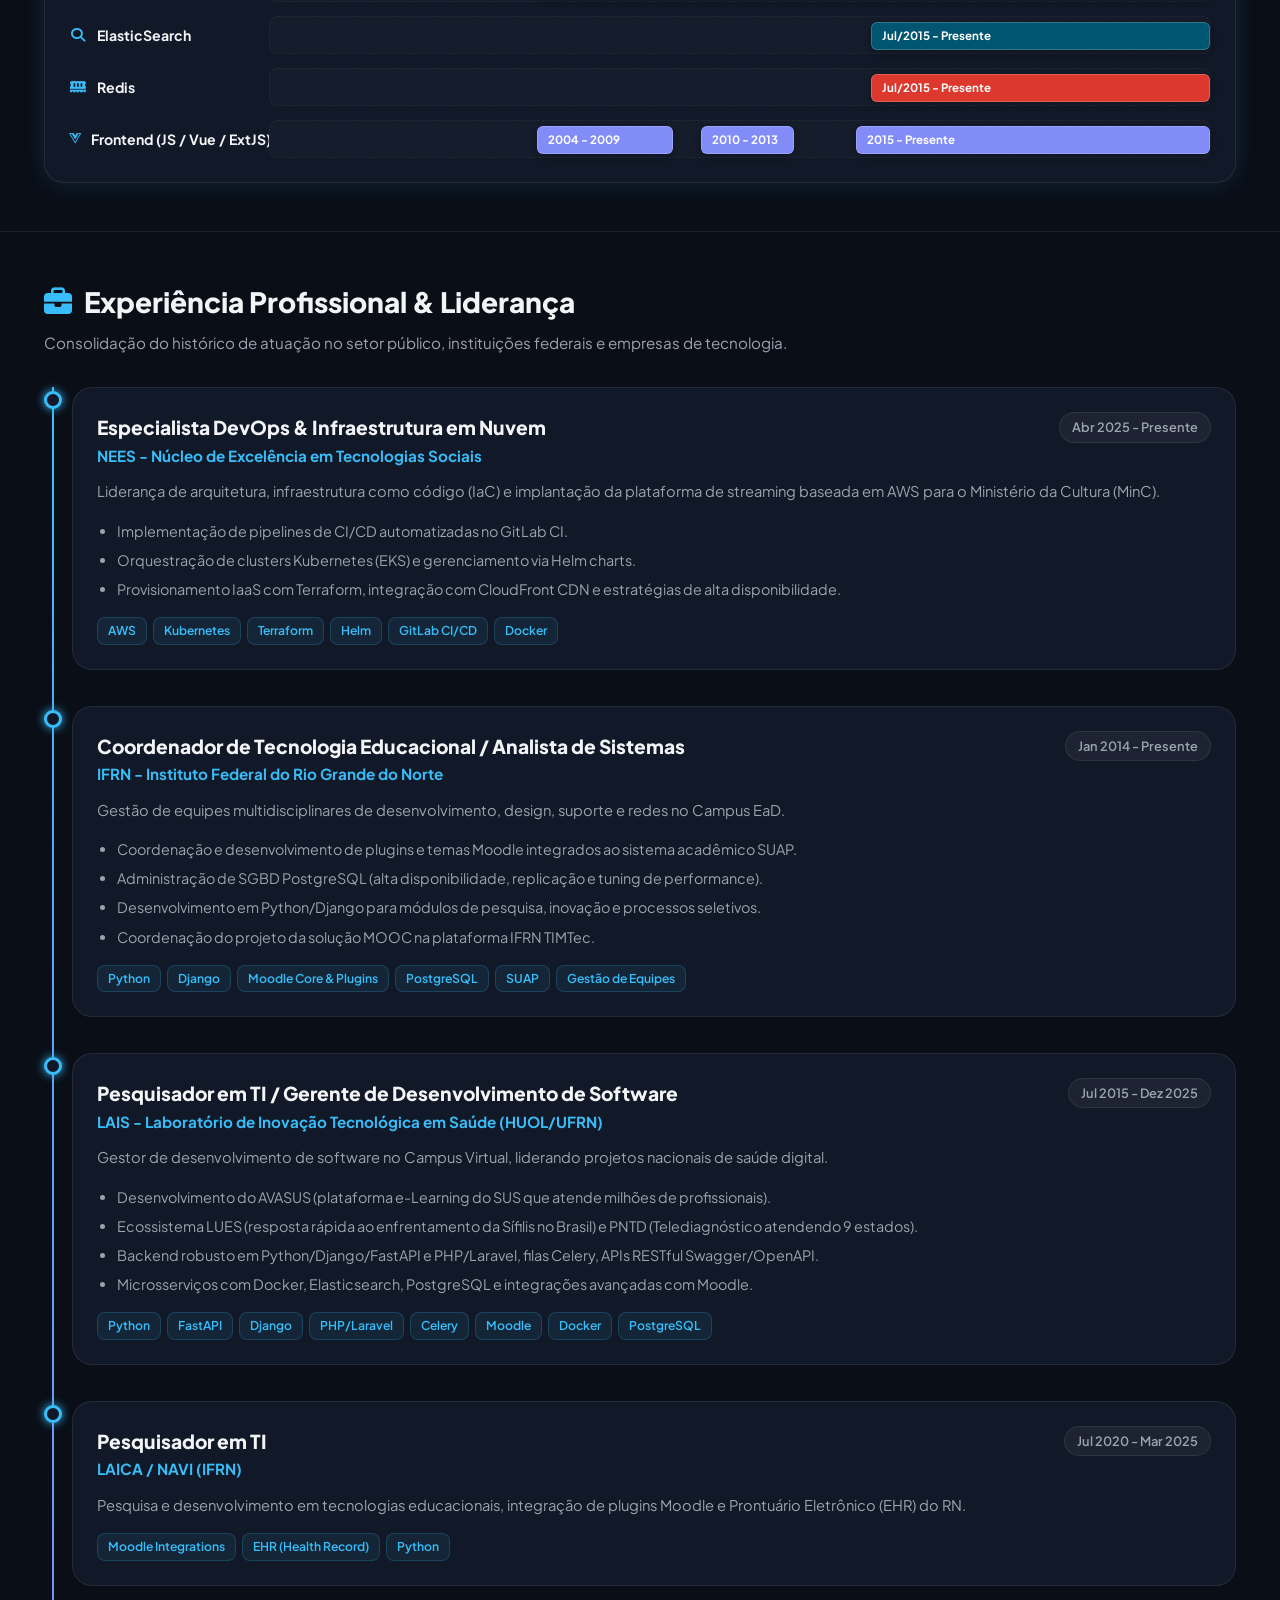
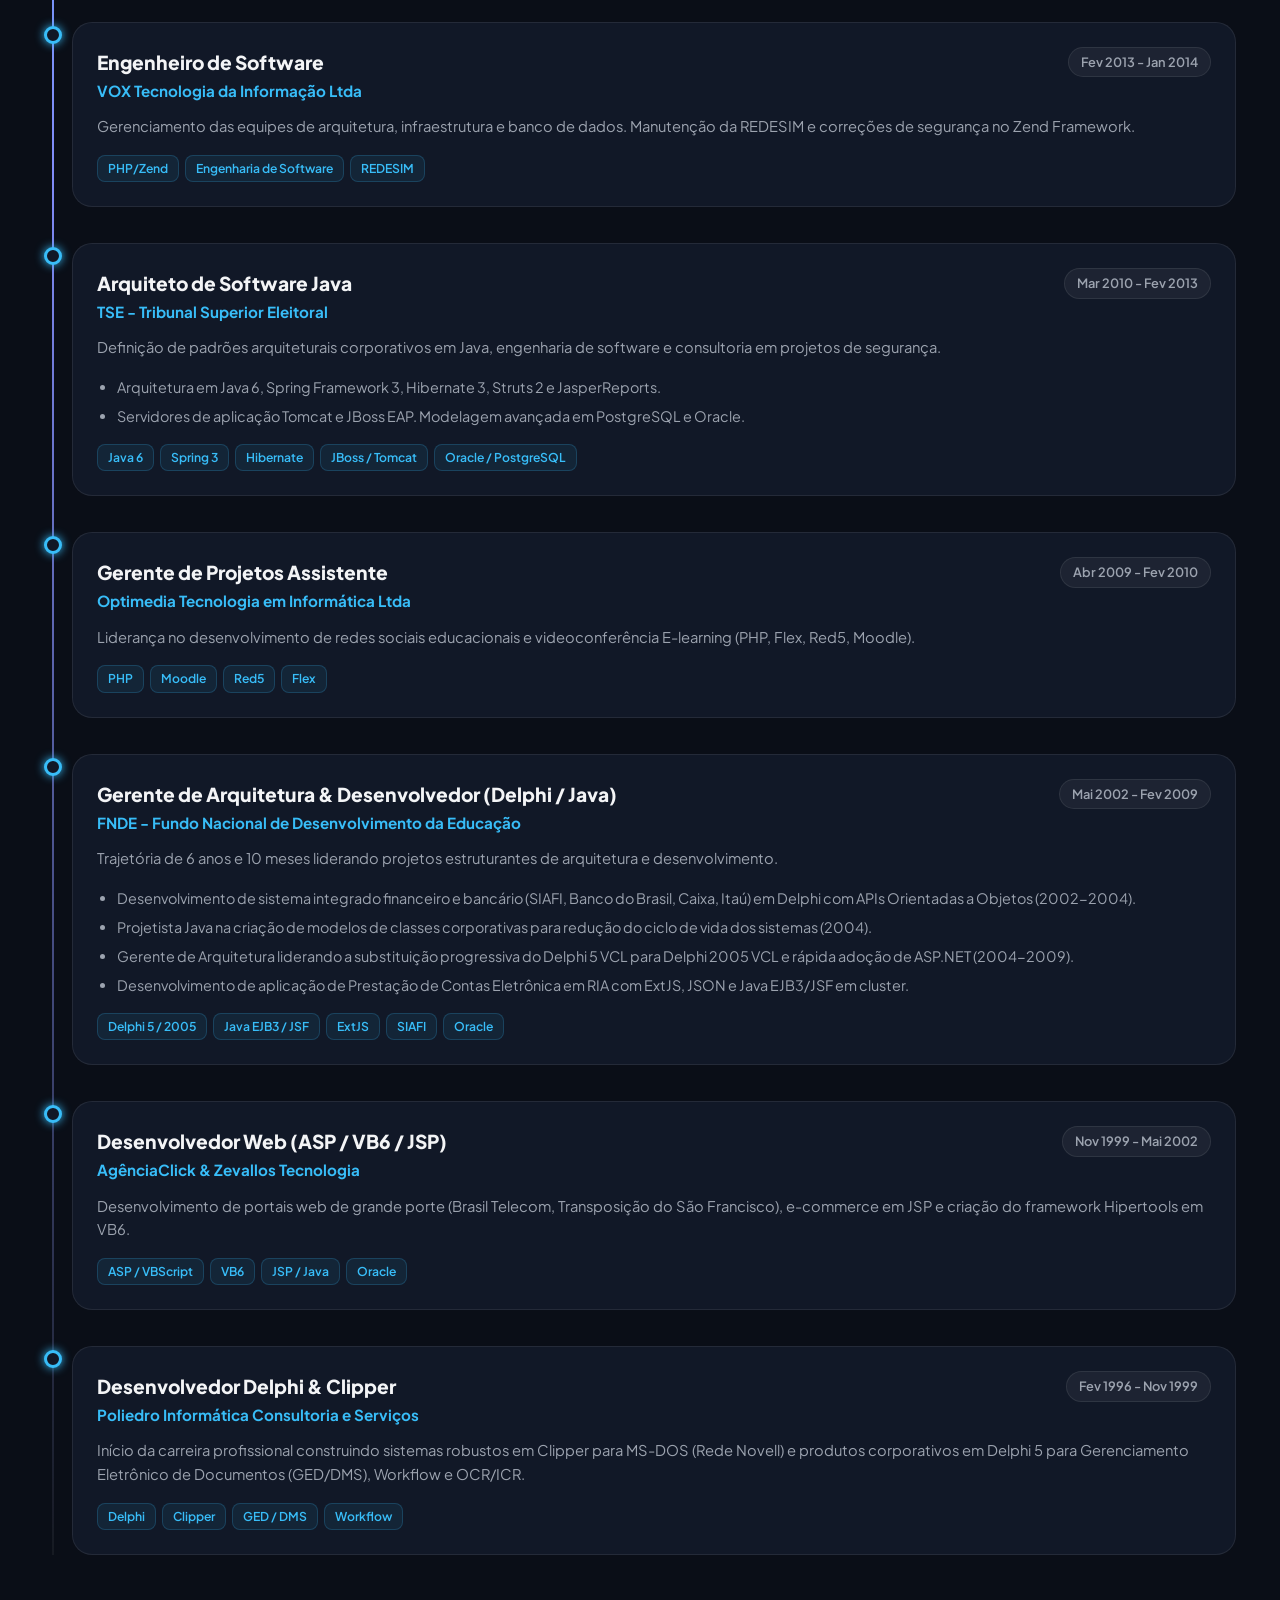
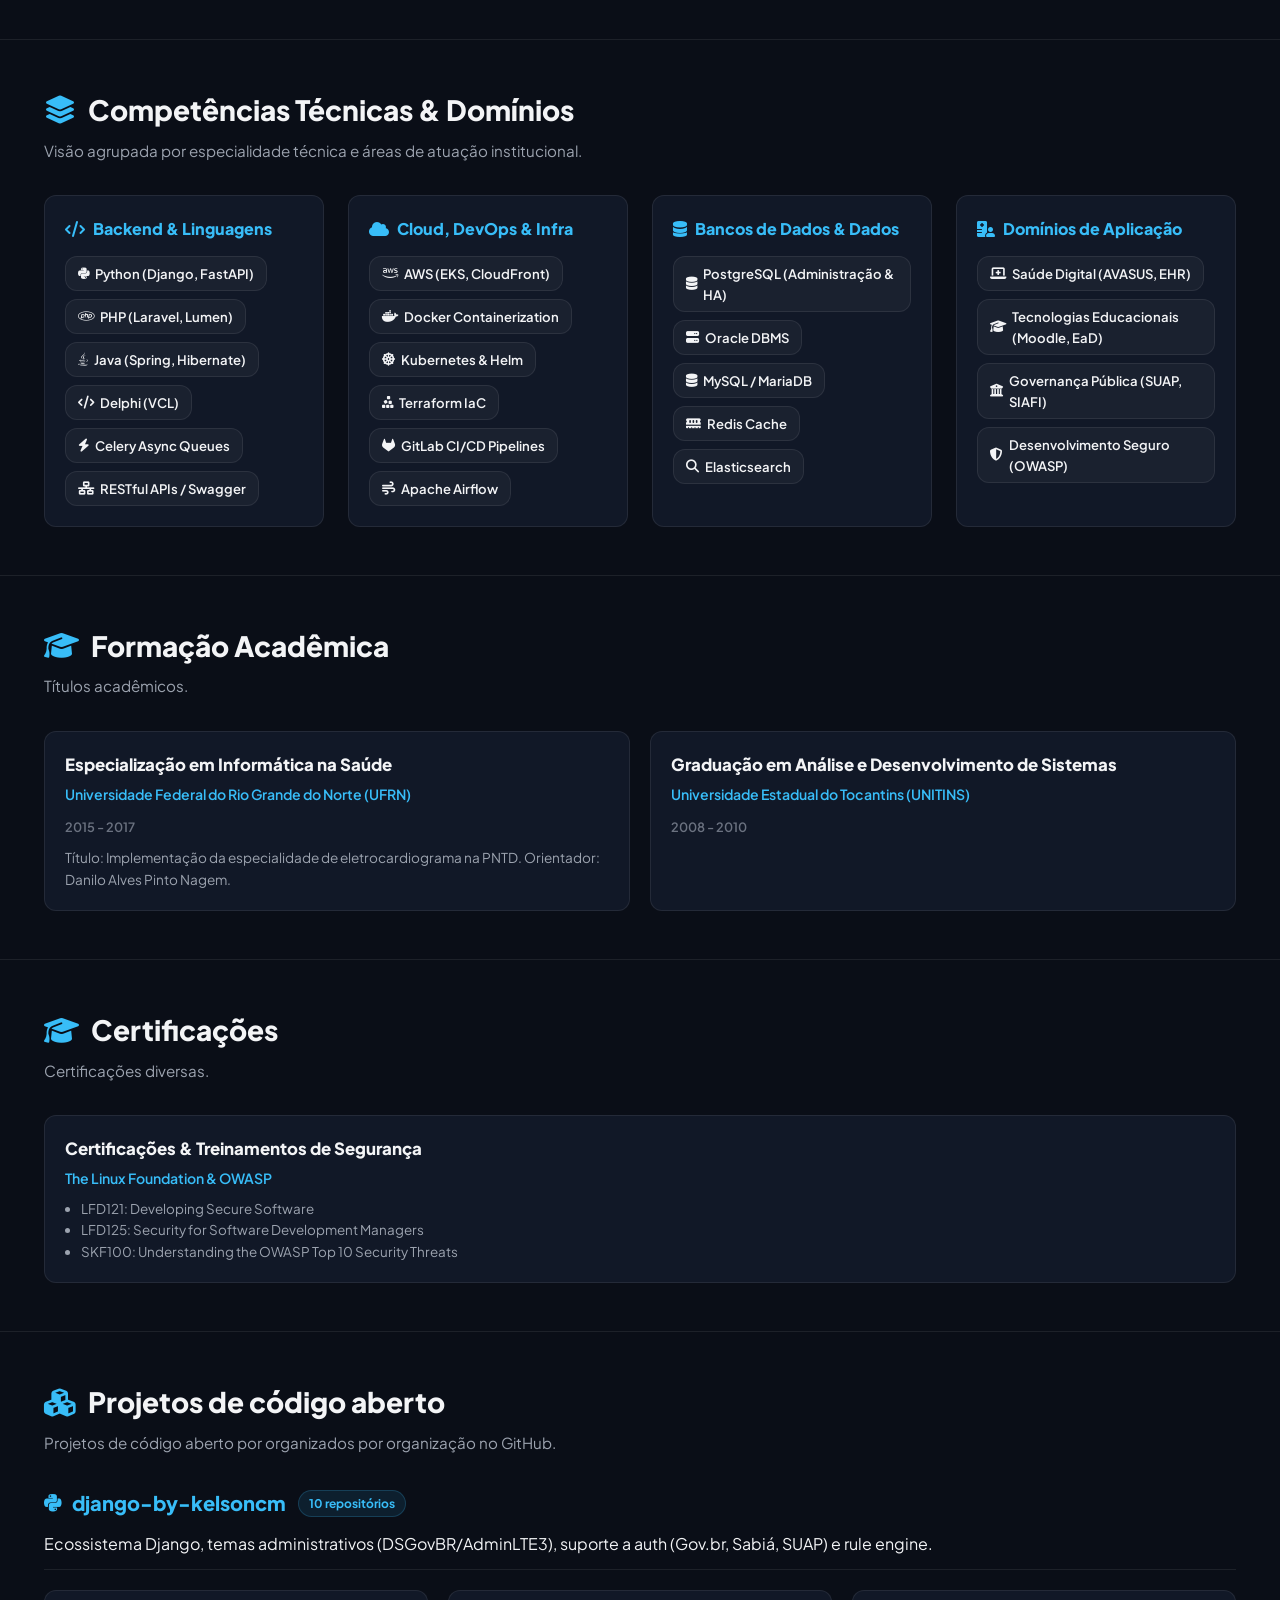
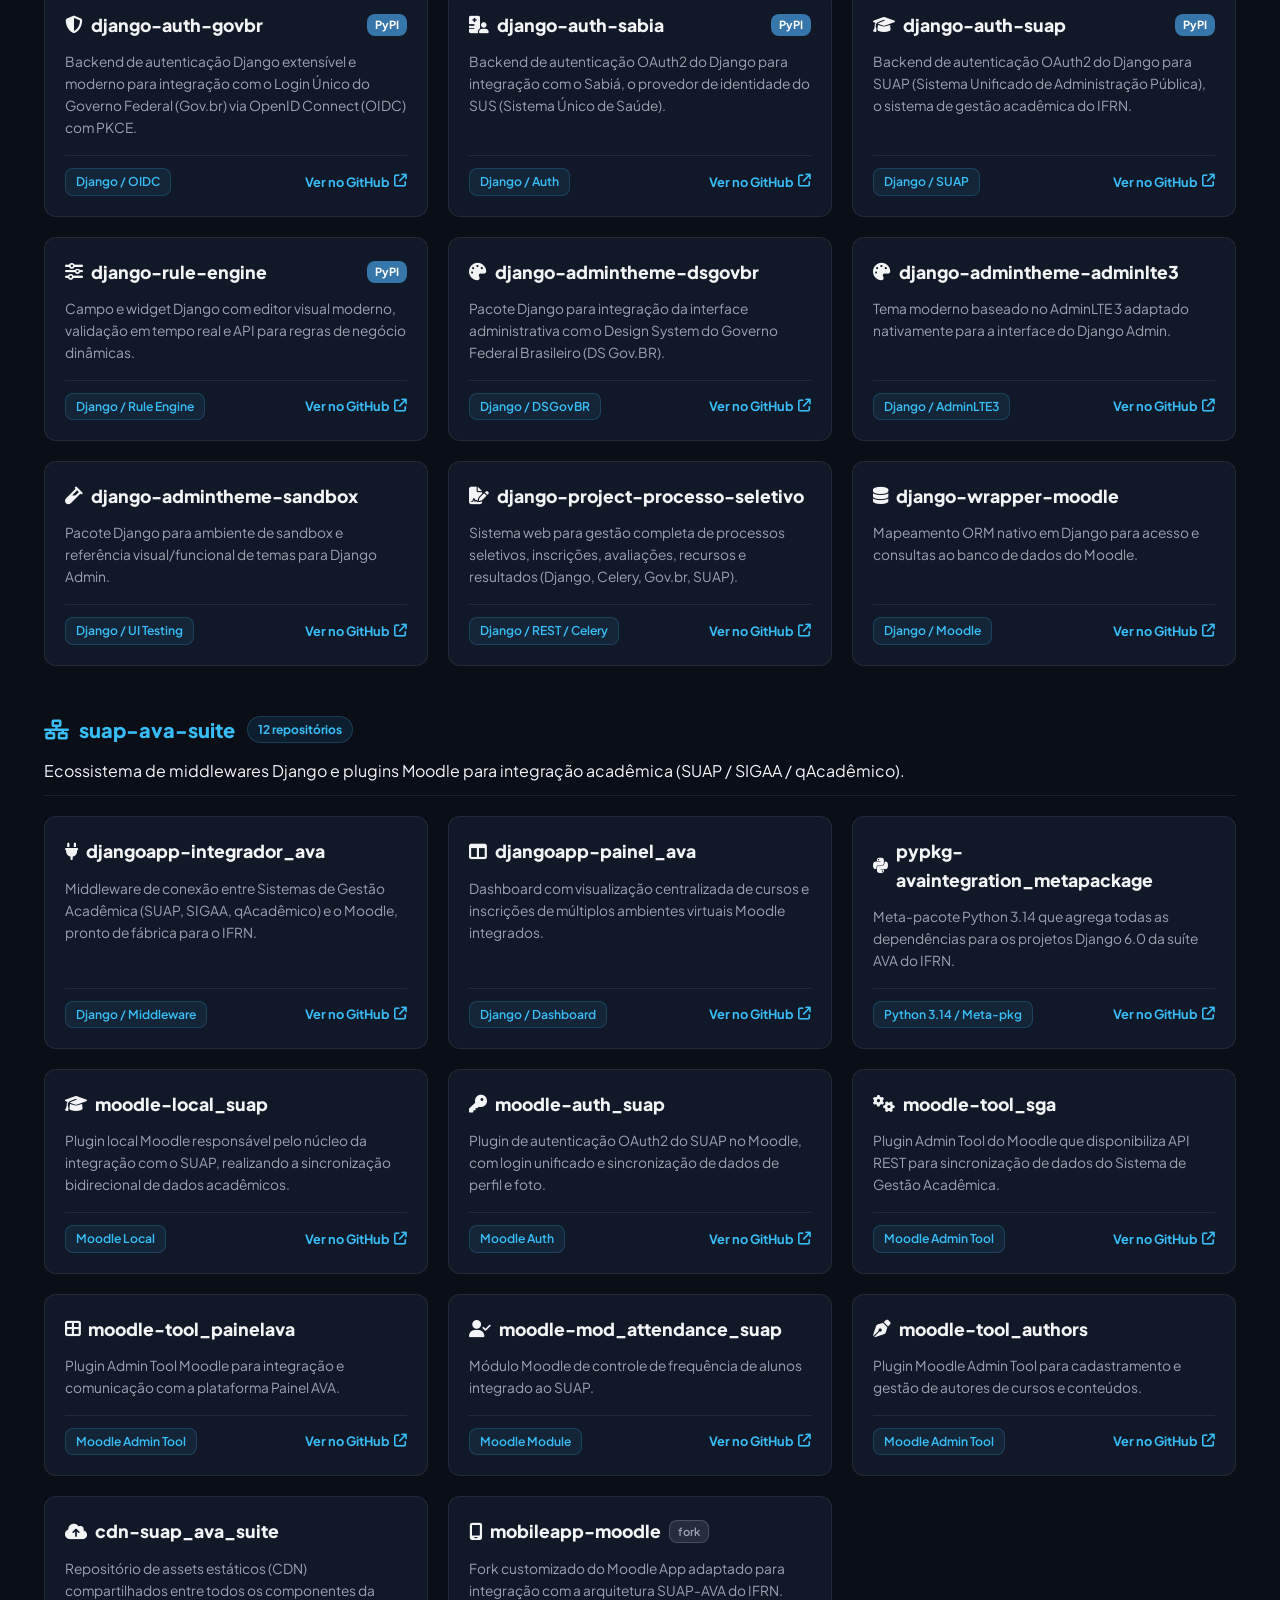
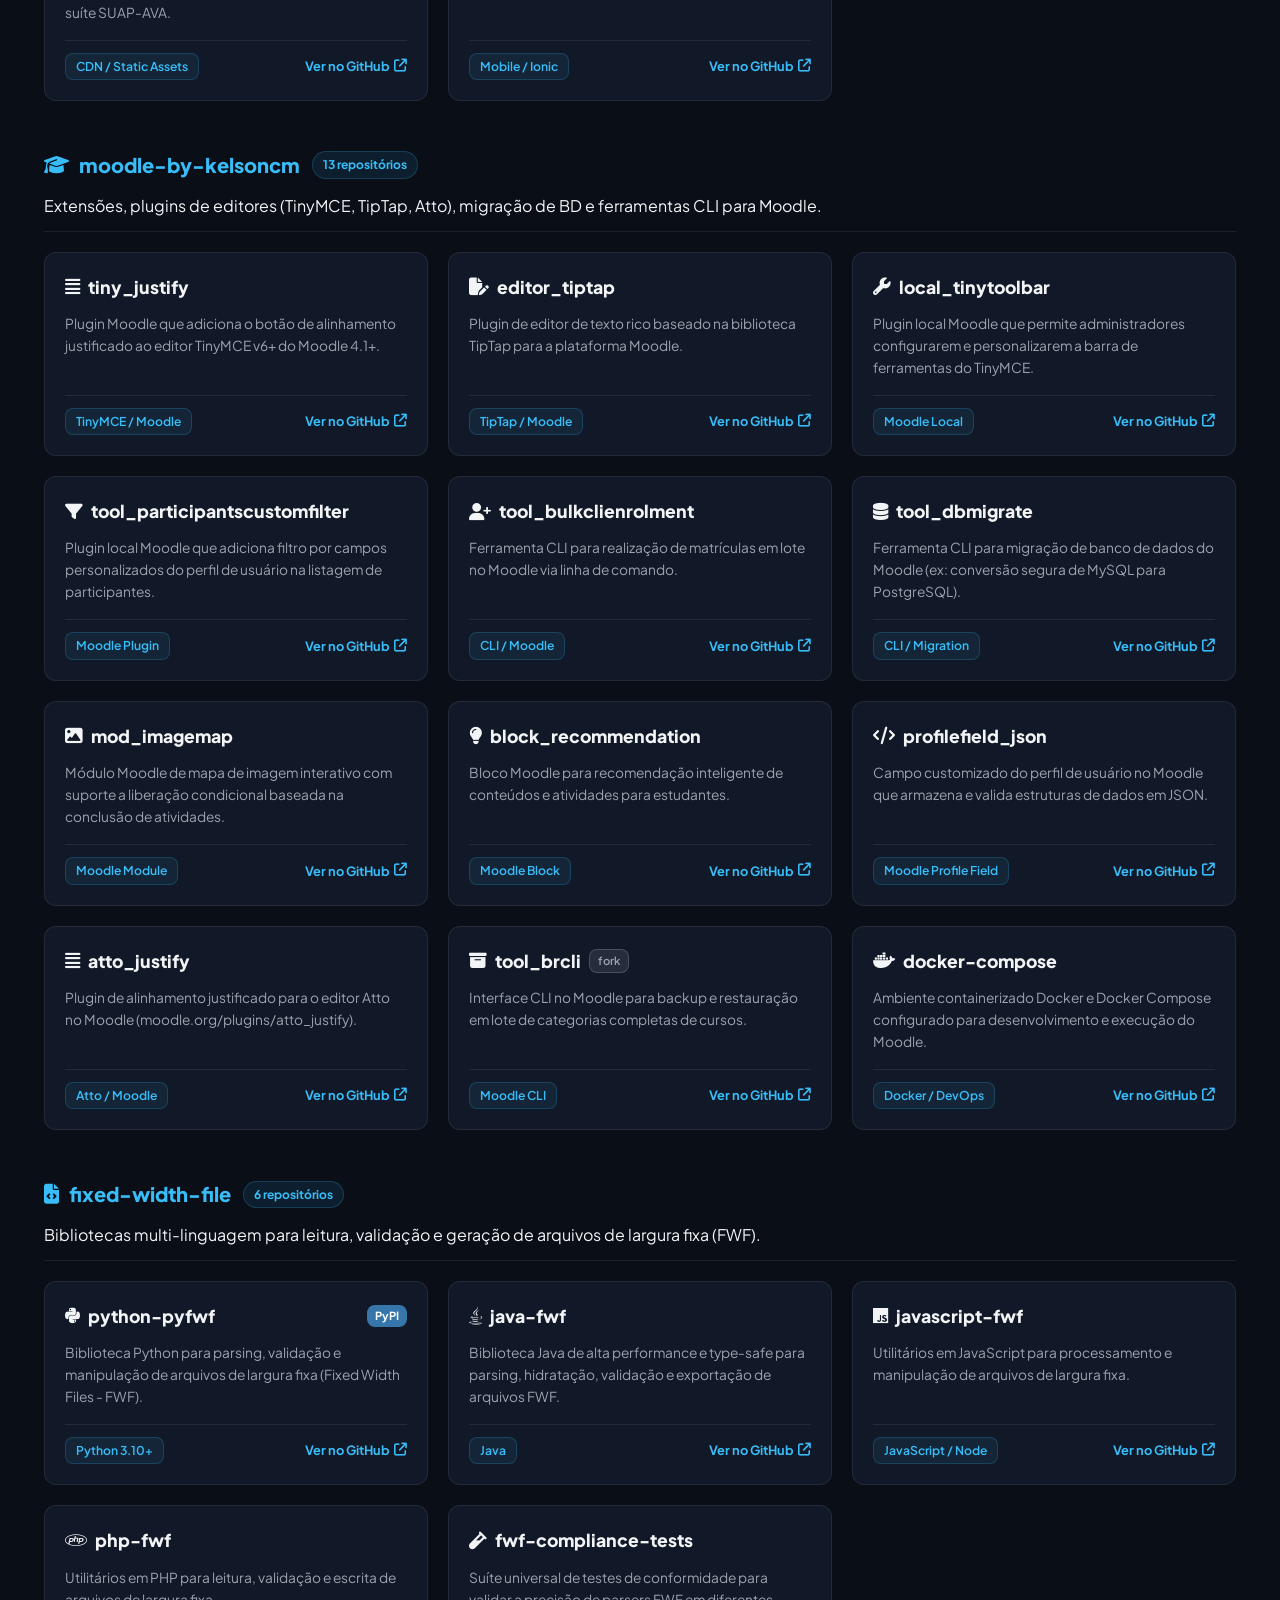
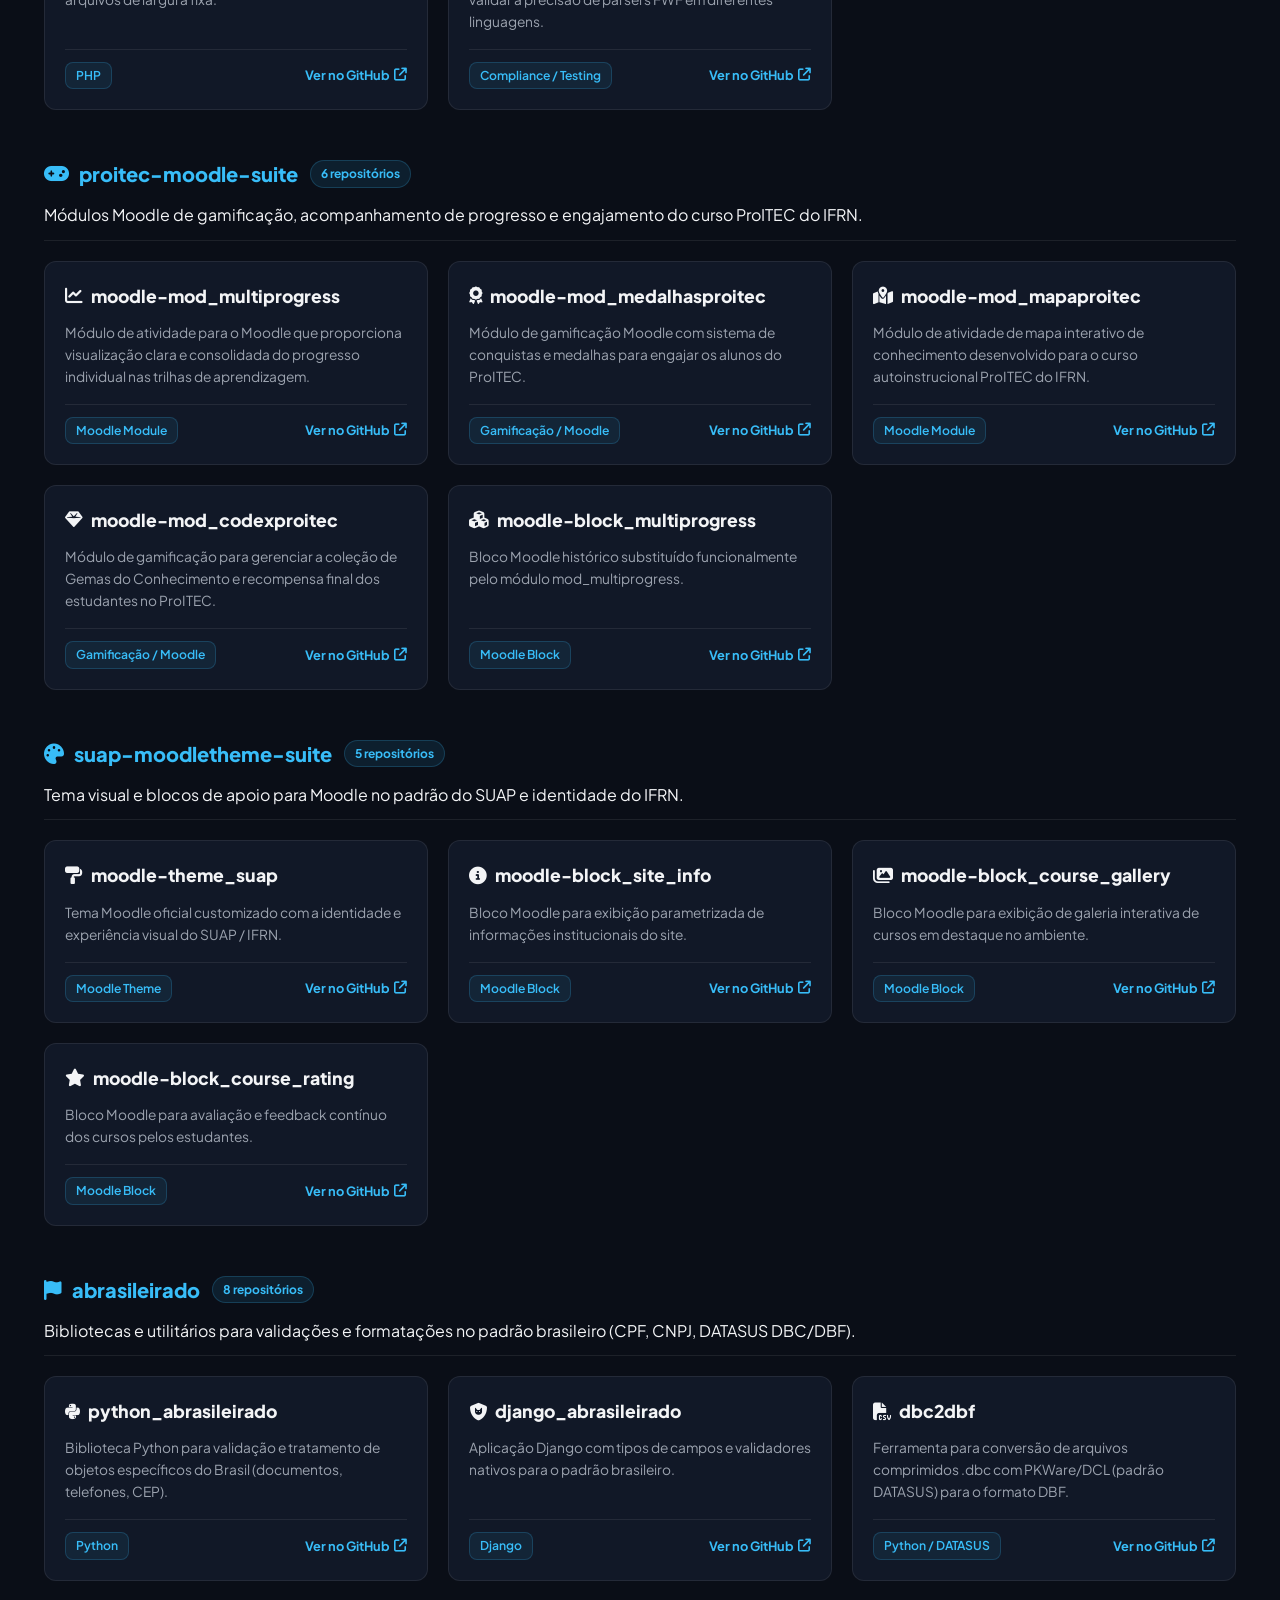
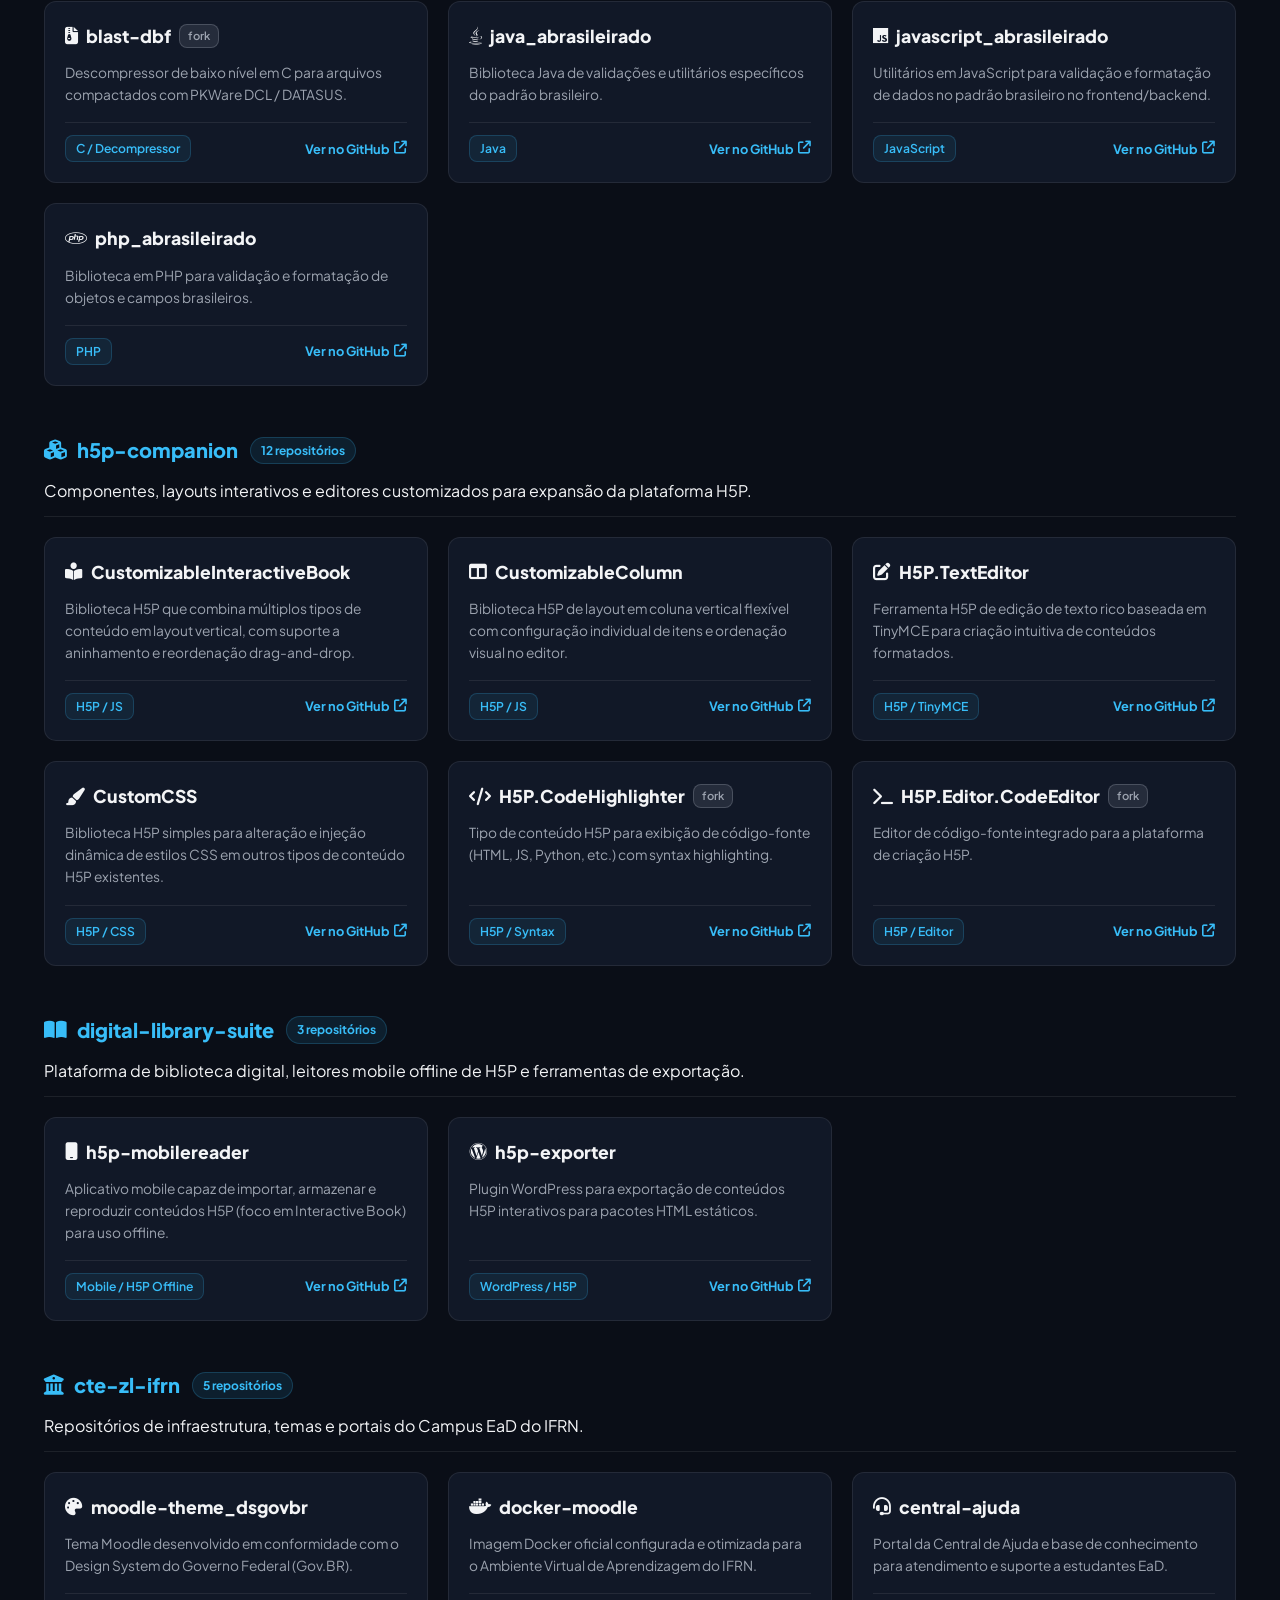
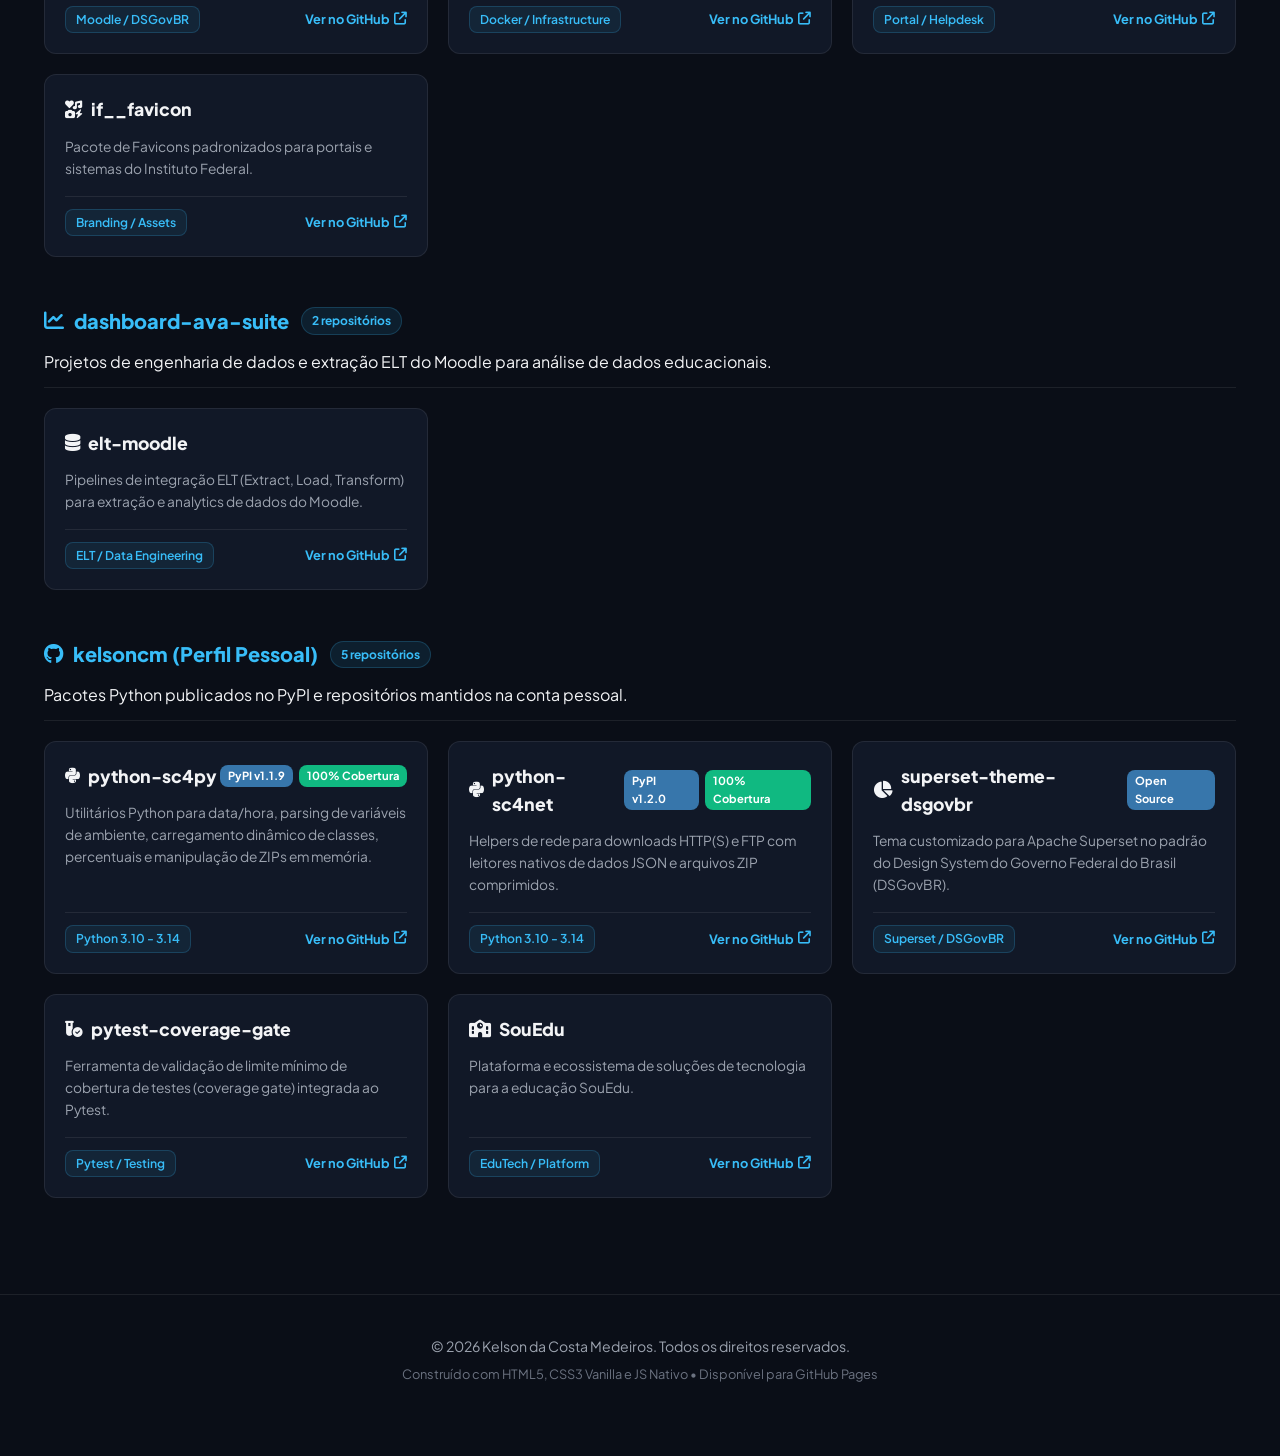
==== commit 33c020fc: "refactor: separar CSS e JS do index.html em arquivos externos" ====
--- a/index.html
+++ b/index.html
@@ -18,879 +18,7 @@
   <link rel="preconnect" href="https://fonts.gstatic.com" crossorigin />
   <link href="https://fonts.googleapis.com/css2?family=Plus+Jakarta+Sans:ital,wght@0,300;0,400;0,500;0,600;0,700;0,800;1,400&family=Fira+Code:wght@400;500;600&display=swap" rel="stylesheet" />
   <link rel="stylesheet" href="https://cdnjs.cloudflare.com/ajax/libs/font-awesome/6.5.1/css/all.min.css" />
-
-  <style>
-    /* Global Design System & Variables */
-    :root {
-      --bg-main: #0a0e17;
-      --bg-card: #111827;
-      --bg-card-hover: #1f293d;
-      --bg-card-glass: rgba(17, 24, 39, 0.75);
-      --border-color: rgba(255, 255, 255, 0.08);
-      --border-accent: rgba(56, 189, 248, 0.2);
-      
-      --text-main: #f3f4f6;
-      --text-muted: #9ca3af;
-      --text-dim: #6b7280;
-      
-      --primary: #38bdf8;
-      --primary-hover: #0284c7;
-      --secondary: #818cf8;
-      --accent: #f43f5e;
-      --success: #10b981;
-      --warning: #f59e0b;
-      
-      --radius-sm: 8px;
-      --radius-md: 12px;
-      --radius-lg: 20px;
-      --radius-full: 9999px;
-      
-      --shadow-glow: 0 0 25px rgba(56, 189, 248, 0.15);
-      --transition: all 0.3s cubic-bezier(0.4, 0, 0.2, 1);
-    }
-
-    [data-theme="light"] {
-      --bg-main: #f8fafc;
-      --bg-card: #ffffff;
-      --bg-card-hover: #f1f5f9;
-      --bg-card-glass: rgba(255, 255, 255, 0.85);
-      --border-color: rgba(0, 0, 0, 0.08);
-      --border-accent: rgba(2, 132, 199, 0.2);
-      
-      --text-main: #0f172a;
-      --text-muted: #475569;
-      --text-dim: #94a3b8;
-      
-      --primary: #0284c7;
-      --secondary: #4f46e5;
-      --shadow-glow: 0 10px 25px rgba(0, 0, 0, 0.05);
-    }
-
-    * {
-      box-sizing: border-box;
-      margin: 0;
-      padding: 0;
-    }
-
-    html {
-      scroll-behavior: smooth;
-      font-family: 'Plus Jakarta Sans', sans-serif;
-    }
-
-    body {
-      background-color: var(--bg-main);
-      color: var(--text-main);
-      line-height: 1.6;
-      overflow-x: hidden;
-      transition: background-color 0.3s ease, color 0.3s ease;
-    }
-
-    code, pre {
-      font-family: 'Fira Code', monospace;
-    }
-
-    /* Container & Layout */
-    .container {
-      max-width: 1240px;
-      margin: 0 auto;
-      padding: 0 24px;
-    }
-
-    /* Navigation Bar */
-    header.navbar {
-      position: sticky;
-      top: 0;
-      z-index: 100;
-      backdrop-filter: blur(16px);
-      -webkit-backdrop-filter: blur(16px);
-      background: var(--bg-card-glass);
-      border-bottom: 1px solid var(--border-color);
-      padding: 16px 0;
-    }
-
-    .nav-content {
-      display: flex;
-      justify-content: space-between;
-      align-items: center;
-    }
-
-    .brand {
-      display: flex;
-      align-items: center;
-      gap: 12px;
-      text-decoration: none;
-      color: var(--text-main);
-      font-weight: 700;
-      font-size: 1.15rem;
-    }
-
-    .brand-avatar {
-      width: 38px;
-      height: 38px;
-      border-radius: 50%;
-      object-fit: cover;
-      border: 2px solid var(--primary);
-    }
-
-    .nav-links {
-      display: flex;
-      gap: 24px;
-      list-style: none;
-      align-items: center;
-    }
-
-    .nav-links a {
-      color: var(--text-muted);
-      text-decoration: none;
-      font-weight: 500;
-      font-size: 0.95rem;
-      transition: var(--transition);
-    }
-
-    .nav-links a:hover {
-      color: var(--primary);
-    }
-
-    .theme-toggle-btn {
-      background: rgba(255, 255, 255, 0.05);
-      border: 1px solid var(--border-color);
-      color: var(--text-main);
-      width: 38px;
-      height: 38px;
-      border-radius: 50%;
-      display: flex;
-      align-items: center;
-      justify-content: center;
-      cursor: pointer;
-      transition: var(--transition);
-    }
-
-    .theme-toggle-btn:hover {
-      background: var(--primary);
-      color: #fff;
-      border-color: var(--primary);
-    }
-
-    /* Hero Section */
-    .hero {
-      padding: 64px 0 48px;
-      position: relative;
-    }
-
-    .hero-grid {
-      display: grid;
-      grid-template-columns: 280px 1fr;
-      gap: 40px;
-      align-items: start;
-    }
-
-    .profile-card {
-      background: var(--bg-card);
-      border: 1px solid var(--border-color);
-      border-radius: var(--radius-lg);
-      padding: 24px;
-      text-align: center;
-      position: sticky;
-      top: 96px;
-      box-shadow: var(--shadow-glow);
-    }
-
-    .profile-img-wrapper {
-      position: relative;
-      width: 180px;
-      height: 180px;
-      margin: 0 auto 20px;
-    }
-
-    .profile-img {
-      width: 100%;
-      height: 100%;
-      object-fit: cover;
-      border-radius: 50%;
-      border: 3px solid var(--primary);
-      box-shadow: 0 8px 24px rgba(0, 0, 0, 0.3);
-    }
-
-    .badge-status {
-      position: absolute;
-      bottom: 8px;
-      right: 12px;
-      background: var(--success);
-      color: #fff;
-      font-size: 0.75rem;
-      padding: 4px 10px;
-      border-radius: var(--radius-full);
-      font-weight: 600;
-      border: 2px solid var(--bg-card);
-      display: flex;
-      align-items: center;
-      gap: 6px;
-    }
-
-    .pulse-dot {
-      width: 8px;
-      height: 8px;
-      background: #fff;
-      border-radius: 50%;
-      animation: pulse 2s infinite;
-    }
-
-    @keyframes pulse {
-      0% { transform: scale(0.95); opacity: 0.8; }
-      50% { transform: scale(1.2); opacity: 1; }
-      100% { transform: scale(0.95); opacity: 0.8; }
-    }
-
-    .profile-name {
-      font-size: 1.4rem;
-      font-weight: 800;
-      line-height: 1.3;
-      margin-bottom: 6px;
-    }
-
-    .profile-title {
-      color: var(--primary);
-      font-size: 0.88rem;
-      font-weight: 600;
-      margin-bottom: 16px;
-    }
-
-    .location-tag {
-      color: var(--text-muted);
-      font-size: 0.85rem;
-      display: flex;
-      align-items: center;
-      justify-content: center;
-      gap: 6px;
-      margin-bottom: 20px;
-    }
-
-    .social-links {
-      display: flex;
-      flex-wrap: wrap;
-      gap: 10px;
-      justify-content: center;
-      margin-top: 16px;
-    }
-
-    .social-btn {
-      display: inline-flex;
-      align-items: center;
-      gap: 8px;
-      padding: 8px 14px;
-      background: rgba(255, 255, 255, 0.04);
-      border: 1px solid var(--border-color);
-      border-radius: var(--radius-md);
-      color: var(--text-main);
-      text-decoration: none;
-      font-size: 0.82rem;
-      font-weight: 600;
-      transition: var(--transition);
-    }
-
-    .social-btn:hover {
-      background: var(--primary);
-      color: #fff;
-      border-color: var(--primary);
-      transform: translateY(-2px);
-    }
-
-    /* Hero Bio & Stats */
-    .hero-info {
-      display: flex;
-      flex-direction: column;
-      gap: 24px;
-    }
-
-    .hero-badge-tag {
-      display: inline-flex;
-      align-items: center;
-      gap: 8px;
-      padding: 6px 16px;
-      background: rgba(56, 189, 248, 0.1);
-      border: 1px solid var(--border-accent);
-      color: var(--primary);
-      border-radius: var(--radius-full);
-      font-size: 0.85rem;
-      font-weight: 700;
-      width: fit-content;
-    }
-
-    .hero-headline {
-      font-size: 2.2rem;
-      font-weight: 800;
-      line-height: 1.25;
-      background: linear-gradient(135deg, var(--text-main) 30%, var(--text-muted));
-      -webkit-background-clip: text;
-      -webkit-text-fill-color: transparent;
-    }
-
-    .hero-summary {
-      font-size: 1.05rem;
-      color: var(--text-muted);
-      line-height: 1.7;
-    }
-
-    .stats-grid {
-      display: grid;
-      grid-template-columns: repeat(4, 1fr);
-      gap: 16px;
-      margin-top: 8px;
-    }
-
-    .stat-card {
-      background: var(--bg-card);
-      border: 1px solid var(--border-color);
-      border-radius: var(--radius-md);
-      padding: 18px 14px;
-      text-align: center;
-      transition: var(--transition);
-    }
-
-    .stat-card:hover {
-      border-color: var(--primary);
-      transform: translateY(-3px);
-    }
-
-    .stat-number {
-      font-size: 1.8rem;
-      font-weight: 800;
-      color: var(--primary);
-      display: block;
-      margin-bottom: 4px;
-    }
-
-    .stat-label {
-      font-size: 0.78rem;
-      color: var(--text-muted);
-      font-weight: 600;
-      text-transform: uppercase;
-      letter-spacing: 0.5px;
-    }
-
-    /* Section Component */
-    section.section-block {
-      padding: 48px 0;
-      border-top: 1px solid var(--border-color);
-    }
-
-    .section-header {
-      margin-bottom: 32px;
-    }
-
-    .section-title {
-      font-size: 1.75rem;
-      font-weight: 800;
-      display: flex;
-      align-items: center;
-      gap: 12px;
-      color: var(--text-main);
-    }
-
-    .section-title i {
-      color: var(--primary);
-    }
-
-    .section-subtitle {
-      color: var(--text-muted);
-      font-size: 0.95rem;
-      margin-top: 6px;
-    }
-
-    /* Gantt Chart Styled & Modern */
-    .gantt-wrapper {
-      background: var(--bg-card);
-      border: 1px solid var(--border-color);
-      border-radius: var(--radius-lg);
-      padding: 24px;
-      box-shadow: var(--shadow-glow);
-      overflow-x: auto;
-    }
-
-    .gantt-toolbar {
-      display: flex;
-      justify-content: space-between;
-      align-items: center;
-      margin-bottom: 24px;
-      flex-wrap: wrap;
-      gap: 12px;
-    }
-
-    .gantt-filter-btns {
-      display: flex;
-      gap: 8px;
-      flex-wrap: wrap;
-    }
-
-    .filter-btn {
-      background: rgba(255, 255, 255, 0.04);
-      border: 1px solid var(--border-color);
-      color: var(--text-muted);
-      padding: 6px 14px;
-      border-radius: var(--radius-full);
-      font-size: 0.82rem;
-      font-weight: 600;
-      cursor: pointer;
-      transition: var(--transition);
-    }
-
-    .filter-btn.active, .filter-btn:hover {
-      background: var(--primary);
-      color: #fff;
-      border-color: var(--primary);
-    }
-
-    .gantt-container {
-      min-width: 800px;
-      position: relative;
-    }
-
-    /* Gantt Years Header */
-    .gantt-timeline-header {
-      display: flex;
-      border-bottom: 2px solid var(--border-color);
-      padding-bottom: 12px;
-      margin-bottom: 16px;
-      padding-left: 200px;
-      position: relative;
-    }
-
-    .year-tick {
-      flex: 1;
-      text-align: left;
-      font-size: 0.78rem;
-      font-weight: 700;
-      color: var(--text-muted);
-      position: relative;
-    }
-
-    .year-tick::before {
-      content: '';
-      position: absolute;
-      left: 0;
-      bottom: -14px;
-      width: 1px;
-      height: 8px;
-      background: var(--border-color);
-    }
-
-    /* Gantt Body Rows */
-    .gantt-body {
-      display: flex;
-      flex-direction: column;
-      gap: 14px;
-    }
-
-    .gantt-row {
-      display: flex;
-      align-items: center;
-      height: 38px;
-      position: relative;
-    }
-
-    .gantt-label {
-      width: 200px;
-      min-width: 200px;
-      padding-right: 16px;
-      font-size: 0.88rem;
-      font-weight: 700;
-      color: var(--text-main);
-      display: flex;
-      align-items: center;
-      gap: 10px;
-      white-space: nowrap;
-      overflow: hidden;
-      text-overflow: ellipsis;
-    }
-
-    .gantt-label i {
-      width: 18px;
-      color: var(--primary);
-      text-align: center;
-    }
-
-    .gantt-track {
-      flex: 1;
-      height: 100%;
-      background: rgba(255, 255, 255, 0.02);
-      border-radius: var(--radius-sm);
-      position: relative;
-      border: 1px dashed rgba(255, 255, 255, 0.05);
-    }
-
-    .gantt-bar {
-      position: absolute;
-      height: 28px;
-      top: 5px;
-      border-radius: 6px;
-      background: linear-gradient(90deg, var(--bar-color), var(--bar-color-light, var(--bar-color)));
-      box-shadow: 0 2px 8px rgba(0, 0, 0, 0.3);
-      cursor: pointer;
-      transition: transform 0.2s ease, filter 0.2s ease;
-      display: flex;
-      align-items: center;
-      padding: 0 10px;
-      color: #fff;
-      font-size: 0.72rem;
-      font-weight: 700;
-      white-space: nowrap;
-      overflow: hidden;
-      text-overflow: ellipsis;
-      border: 1px solid rgba(255, 255, 255, 0.2);
-    }
-
-    .gantt-bar:hover {
-      transform: scaleY(1.1) translateY(-1px);
-      filter: brightness(1.25);
-      z-index: 10;
-    }
-
-    /* Gantt Tooltip */
-    .gantt-tooltip {
-      position: absolute;
-      z-index: 1000;
-      background: #0f172a;
-      border: 1px solid var(--primary);
-      border-radius: var(--radius-md);
-      padding: 12px 16px;
-      color: #fff;
-      font-size: 0.82rem;
-      box-shadow: 0 10px 30px rgba(0, 0, 0, 0.5);
-      pointer-events: none;
-      opacity: 0;
-      transition: opacity 0.2s ease;
-      max-width: 320px;
-    }
-
-    .gantt-tooltip.visible {
-      opacity: 1;
-    }
-
-    .gantt-tooltip-title {
-      font-weight: 800;
-      color: var(--primary);
-      font-size: 0.9rem;
-      margin-bottom: 4px;
-    }
-
-    .gantt-tooltip-date {
-      color: var(--secondary);
-      font-weight: 600;
-      font-size: 0.78rem;
-      margin-bottom: 6px;
-    }
-
-    /* Experience Timeline */
-    .timeline {
-      position: relative;
-      padding-left: 28px;
-    }
-
-    .timeline::before {
-      content: '';
-      position: absolute;
-      left: 8px;
-      top: 0;
-      bottom: 0;
-      width: 2px;
-      background: linear-gradient(180deg, var(--primary) 0%, var(--secondary) 50%, rgba(255, 255, 255, 0.05) 100%);
-    }
-
-    .timeline-item {
-      position: relative;
-      margin-bottom: 36px;
-    }
-
-    .timeline-dot {
-      position: absolute;
-      left: -28px;
-      top: 4px;
-      width: 18px;
-      height: 18px;
-      border-radius: 50%;
-      background: var(--bg-card);
-      border: 3px solid var(--primary);
-      box-shadow: 0 0 10px var(--primary);
-      transition: var(--transition);
-    }
-
-    .timeline-item:hover .timeline-dot {
-      background: var(--primary);
-      transform: scale(1.2);
-    }
-
-    .timeline-card {
-      background: var(--bg-card);
-      border: 1px solid var(--border-color);
-      border-radius: var(--radius-lg);
-      padding: 24px;
-      transition: var(--transition);
-    }
-
-    .timeline-card:hover {
-      border-color: var(--border-accent);
-      box-shadow: var(--shadow-glow);
-    }
-
-    .timeline-header {
-      display: flex;
-      justify-content: space-between;
-      align-items: flex-start;
-      margin-bottom: 12px;
-      flex-wrap: wrap;
-      gap: 8px;
-    }
-
-    .role-title {
-      font-size: 1.2rem;
-      font-weight: 800;
-      color: var(--text-main);
-    }
-
-    .company-name {
-      color: var(--primary);
-      font-weight: 700;
-      font-size: 0.95rem;
-    }
-
-    .date-badge {
-      background: rgba(255, 255, 255, 0.05);
-      border: 1px solid var(--border-color);
-      color: var(--text-muted);
-      padding: 4px 12px;
-      border-radius: var(--radius-full);
-      font-size: 0.8rem;
-      font-weight: 600;
-    }
-
-    .timeline-desc {
-      color: var(--text-muted);
-      font-size: 0.92rem;
-      line-height: 1.6;
-      margin-bottom: 16px;
-    }
-
-    .timeline-bullets {
-      margin-left: 20px;
-      color: var(--text-muted);
-      font-size: 0.9rem;
-      margin-bottom: 16px;
-    }
-
-    .timeline-bullets li {
-      margin-bottom: 6px;
-    }
-
-    .tech-tags {
-      display: flex;
-      flex-wrap: wrap;
-      gap: 6px;
-    }
-
-    .tech-tag {
-      background: rgba(56, 189, 248, 0.08);
-      border: 1px solid var(--border-accent);
-      color: var(--primary);
-      padding: 3px 10px;
-      border-radius: var(--radius-sm);
-      font-size: 0.76rem;
-      font-weight: 600;
-    }
-
-    /* PyPI & GitHub Projects Section */
-    .projects-grid {
-      display: grid;
-      grid-template-columns: repeat(auto-fill, minmax(340px, 1fr));
-      gap: 20px;
-    }
-
-    .project-card {
-      background: var(--bg-card);
-      border: 1px solid var(--border-color);
-      border-radius: var(--radius-md);
-      padding: 20px;
-      display: flex;
-      flex-direction: column;
-      justify-content: space-between;
-      transition: var(--transition);
-    }
-
-    .project-card:hover {
-      border-color: var(--primary);
-      transform: translateY(-4px);
-      box-shadow: var(--shadow-glow);
-    }
-
-    .project-header {
-      display: flex;
-      justify-content: space-between;
-      align-items: center;
-      margin-bottom: 12px;
-    }
-
-    .project-name {
-      font-size: 1.1rem;
-      font-weight: 800;
-      color: var(--text-main);
-      display: flex;
-      align-items: center;
-      gap: 8px;
-    }
-
-    .project-badges {
-      display: flex;
-      gap: 6px;
-    }
-
-    .badge-pypi {
-      background: #3776AB;
-      color: #fff;
-      font-size: 0.7rem;
-      padding: 2px 8px;
-      border-radius: var(--radius-sm);
-      font-weight: 700;
-    }
-
-    .badge-cov {
-      background: #10b981;
-      color: #fff;
-      font-size: 0.7rem;
-      padding: 2px 8px;
-      border-radius: var(--radius-sm);
-      font-weight: 700;
-    }
-
-    .project-desc {
-      color: var(--text-muted);
-      font-size: 0.86rem;
-      margin-bottom: 16px;
-    }
-
-    .project-footer {
-      display: flex;
-      justify-content: space-between;
-      align-items: center;
-      border-top: 1px solid var(--border-color);
-      padding-top: 12px;
-      font-size: 0.8rem;
-    }
-
-    .project-link {
-      color: var(--primary);
-      text-decoration: none;
-      font-weight: 700;
-      display: inline-flex;
-      align-items: center;
-      gap: 4px;
-    }
-
-    .project-link:hover {
-      text-decoration: underline;
-    }
-
-    /* Skills Grid */
-    .skills-categories {
-      display: grid;
-      grid-template-columns: repeat(auto-fit, minmax(280px, 1fr));
-      gap: 24px;
-    }
-
-    .skill-cat-card {
-      background: var(--bg-card);
-      border: 1px solid var(--border-color);
-      border-radius: var(--radius-md);
-      padding: 20px;
-    }
-
-    .skill-cat-title {
-      font-size: 1rem;
-      font-weight: 800;
-      color: var(--primary);
-      margin-bottom: 14px;
-      display: flex;
-      align-items: center;
-      gap: 8px;
-    }
-
-    .skill-list {
-      display: flex;
-      flex-wrap: wrap;
-      gap: 8px;
-    }
-
-    .skill-pill {
-      background: rgba(255, 255, 255, 0.04);
-      border: 1px solid var(--border-color);
-      color: var(--text-main);
-      padding: 6px 12px;
-      border-radius: var(--radius-md);
-      font-size: 0.82rem;
-      font-weight: 600;
-      display: flex;
-      align-items: center;
-      gap: 6px;
-    }
-
-    /* Academic & Certifications */
-    .edu-grid {
-      display: grid;
-      grid-template-columns: repeat(auto-fit, minmax(320px, 1fr));
-      gap: 20px;
-    }
-
-    .edu-card {
-      background: var(--bg-card);
-      border: 1px solid var(--border-color);
-      border-radius: var(--radius-md);
-      padding: 20px;
-    }
-
-    .edu-degree {
-      font-size: 1.05rem;
-      font-weight: 800;
-      color: var(--text-main);
-      margin-bottom: 4px;
-    }
-
-    .edu-institution {
-      color: var(--primary);
-      font-weight: 600;
-      font-size: 0.88rem;
-      margin-bottom: 8px;
-    }
-
-    .edu-period {
-      color: var(--text-dim);
-      font-size: 0.8rem;
-      font-weight: 600;
-    }
-
-    /* Footer */
-    footer.footer-block {
-      padding: 40px 0;
-      border-top: 1px solid var(--border-color);
-      text-align: center;
-      color: var(--text-muted);
-      font-size: 0.88rem;
-    }
-
-    /* Responsive */
-    @media (max-width: 900px) {
-      .hero-grid {
-        grid-template-columns: 1fr;
-      }
-      .profile-card {
-        position: relative;
-        top: 0;
-      }
-      .stats-grid {
-        grid-template-columns: repeat(2, 1fr);
-      }
-      .nav-links {
-        display: none;
-      }
-    }
-  </style>
+  <link rel="stylesheet" href="style.css" />
 </head>
 <body>
 
@@ -1309,148 +437,6 @@
     </div>
   </section>
 
-  <!-- Projects & PyPI Packages -->
-  <section class="section-block" id="projects">
-    <div class="container">
-      <div class="section-header">
-        <h2 class="section-title">
-          <i class="fa-solid fa-cubes"></i> Pacotes PyPI, Open Source & Ecossistema
-        </h2>
-        <p class="section-subtitle">
-          Bibliotecas publicadas no PyPI com 100% de cobertura de testes e ecossistema de extensões Moodle/Django.
-        </p>
-      </div>
-
-      <div class="projects-grid">
-
-        <div class="project-card">
-          <div>
-            <div class="project-header">
-              <h3 class="project-name"><i class="fa-brands fa-python"></i> python-sc4py</h3>
-              <div class="project-badges">
-                <span class="badge-pypi">PyPI v1.1.9</span>
-                <span class="badge-cov">100% Cobertura</span>
-              </div>
-            </div>
-            <p class="project-desc">
-              Utilitários Python para data/hora, parsing de variáveis de ambiente, carregamento dinâmico de classes, percentuais e manipulação de ZIPs em memória.
-            </p>
-          </div>
-          <div class="project-footer">
-            <span class="tech-tag">Python 3.10 - 3.14</span>
-            <a href="https://github.com/kelsoncm/python-sc4py" target="_blank" rel="noopener" class="project-link">
-              Ver no GitHub <i class="fa-solid fa-arrow-up-right-from-square"></i>
-            </a>
-          </div>
-        </div>
-
-        <div class="project-card">
-          <div>
-            <div class="project-header">
-              <h3 class="project-name"><i class="fa-brands fa-python"></i> python-sc4net</h3>
-              <div class="project-badges">
-                <span class="badge-pypi">PyPI v1.2.0</span>
-                <span class="badge-cov">100% Cobertura</span>
-              </div>
-            </div>
-            <p class="project-desc">
-              Helpers de rede para downloads HTTP(S) e FTP com leitores nativos de dados JSON e arquivos ZIP comprimidos.
-            </p>
-          </div>
-          <div class="project-footer">
-            <span class="tech-tag">Python 3.10 - 3.14</span>
-            <a href="https://github.com/kelsoncm/python-sc4net" target="_blank" rel="noopener" class="project-link">
-              Ver no GitHub <i class="fa-solid fa-arrow-up-right-from-square"></i>
-            </a>
-          </div>
-        </div>
-
-        <div class="project-card">
-          <div>
-            <div class="project-header">
-              <h3 class="project-name"><i class="fa-brands fa-python"></i> pyfwf</h3>
-              <div class="project-badges">
-                <span class="badge-pypi">PyPI v1.0.4</span>
-                <span class="badge-cov">100% Cobertura</span>
-              </div>
-            </div>
-            <p class="project-desc">
-              Biblioteca completa para parsing e manipulação de arquivos de largura fixa (Fixed Width Files - FWF).
-            </p>
-          </div>
-          <div class="project-footer">
-            <span class="tech-tag">Python 3.10 - 3.14</span>
-            <a href="https://github.com/kelsoncm/pyfwf" target="_blank" rel="noopener" class="project-link">
-              Ver no GitHub <i class="fa-solid fa-arrow-up-right-from-square"></i>
-            </a>
-          </div>
-        </div>
-
-        <div class="project-card">
-          <div>
-            <div class="project-header">
-              <h3 class="project-name"><i class="fa-solid fa-shield-halved"></i> django-sabia-auth & suap-auth</h3>
-              <div class="project-badges">
-                <span class="badge-pypi">PyPI</span>
-                <span class="badge-cov">MIT</span>
-              </div>
-            </div>
-            <p class="project-desc">
-              Módulos de autenticação OAuth2 para integração do Django com as plataformas Sabiá e SUAP.
-            </p>
-          </div>
-          <div class="project-footer">
-            <span class="tech-tag">Django / Auth</span>
-            <a href="https://github.com/kelsoncm" target="_blank" rel="noopener" class="project-link">
-              Ver Repositórios <i class="fa-solid fa-arrow-up-right-from-square"></i>
-            </a>
-          </div>
-        </div>
-
-        <div class="project-card">
-          <div>
-            <div class="project-header">
-              <h3 class="project-name"><i class="fa-solid fa-graduation-cap"></i> Moodle Extensions</h3>
-              <div class="project-badges">
-                <span class="badge-pypi">GPL v3</span>
-              </div>
-            </div>
-            <p class="project-desc">
-              Suíte de plugins Moodle incluindo <code style="color:var(--primary);">tiny_justify</code>, <code style="color:var(--primary);">tool_sentry</code>, <code style="color:var(--primary);">mod_attendance_suap</code> e <code style="color:var(--primary);">tool_sga</code>.
-            </p>
-          </div>
-          <div class="project-footer">
-            <span class="tech-tag">Moodle 4.x - 5.x</span>
-            <a href="https://github.com/kelsoncm" target="_blank" rel="noopener" class="project-link">
-              Ver no Moodle.org / GitHub <i class="fa-solid fa-arrow-up-right-from-square"></i>
-            </a>
-          </div>
-        </div>
-
-        <div class="project-card">
-          <div>
-            <div class="project-header">
-              <h3 class="project-name"><i class="fa-solid fa-palette"></i> superset-theme-dsgovbr</h3>
-              <div class="project-badges">
-                <span class="badge-pypi">Open Source</span>
-              </div>
-            </div>
-            <p class="project-desc">
-              Tema customizado para Apache Superset no padrão do Design System do Governo Federal do Brasil (DSGovBR).
-            </p>
-          </div>
-          <div class="project-footer">
-            <span class="tech-tag">Superset / DSGovBR</span>
-            <a href="https://github.com/kelsoncm/superset-theme-dsgovbr" target="_blank" rel="noopener" class="project-link">
-              Ver no GitHub <i class="fa-solid fa-arrow-up-right-from-square"></i>
-            </a>
-          </div>
-        </div>
-
-      </div>
-    </div>
-  </section>
-
   <!-- Skills Breakdown -->
   <section class="section-block" id="skills">
     <div class="container">
@@ -1514,15 +500,15 @@
     </div>
   </section>
 
-  <!-- Education & Certifications -->
+  <!-- Education -->
   <section class="section-block" id="education">
     <div class="container">
       <div class="section-header">
         <h2 class="section-title">
-          <i class="fa-solid fa-graduation-cap"></i> Formação Acadêmica & Certificações
+          <i class="fa-solid fa-graduation-cap"></i> Formação Acadêmica
         </h2>
         <p class="section-subtitle">
-          Títulos acadêmicos e certificações internacionais em segurança de software.
+          Títulos acadêmicos.
         </p>
       </div>
 
@@ -1542,6 +528,23 @@
           <span class="edu-period">2008 - 2010</span>
         </div>
 
+      </div>
+    </div>
+  </section>
+
+  <!-- Certifications -->
+  <section class="section-block" id="education">
+    <div class="container">
+      <div class="section-header">
+        <h2 class="section-title">
+          <i class="fa-solid fa-graduation-cap"></i> Certificações
+        </h2>
+        <p class="section-subtitle">
+          Certificações diversas.
+        </p>
+      </div>
+
+      <div class="edu-grid">
         <div class="edu-card">
           <h3 class="edu-degree">Certificações & Treinamentos de Segurança</h3>
           <p class="edu-institution">The Linux Foundation & OWASP</p>
@@ -1549,10 +552,1117 @@
             <li>LFD121: Developing Secure Software</li>
             <li>LFD125: Security for Software Development Managers</li>
             <li>SKF100: Understanding the OWASP Top 10 Security Threats</li>
-            <li>Organizador / Atividade SEMEAD 2024</li>
           </ul>
         </div>
       </div>
+    </div>
+  </section>
+
+  <!-- Projects by organization -->
+  <section class="section-block" id="projects">
+    <div class="container">
+      <div class="section-header">
+        <h2 class="section-title">
+          <i class="fa-solid fa-cubes"></i> Projetos de código aberto
+        </h2>
+        <p class="section-subtitle">
+          Projetos de código aberto por organizados por organização no GitHub.
+        </p>
+      </div>
+
+      <!-- django-by-kelsoncm -->
+      <div class="org-group">
+        <div class="org-header">
+          <h3 class="org-title">
+            <i class="fa-brands fa-python"></i>
+            <a href="https://github.com/django-by-kelsoncm" target="_blank" rel="noopener">django-by-kelsoncm</a>
+          </h3>
+          <span class="org-badge-count">10 repositórios</span>
+          <div class="org-desc">Ecossistema Django, temas administrativos (DSGovBR/AdminLTE3), suporte a auth (Gov.br, Sabiá, SUAP) e rule engine.</div>
+        </div>
+        <div class="projects-grid">
+          <div class="project-card">
+            <div>
+              <div class="project-header">
+                <h4 class="project-name"><i class="fa-solid fa-shield-halved"></i> django-auth-govbr</h4>
+                <div class="project-badges"><span class="badge-pypi">PyPI</span></div>
+              </div>
+              <p class="project-desc">Backend de autenticação Django extensível e moderno para integração com o Login Único do Governo Federal (Gov.br) via OpenID Connect (OIDC) com PKCE.</p>
+            </div>
+            <div class="project-footer">
+              <span class="tech-tag">Django / OIDC</span>
+              <a href="https://github.com/django-by-kelsoncm/django-auth-govbr" target="_blank" rel="noopener" class="project-link">Ver no GitHub <i class="fa-solid fa-arrow-up-right-from-square"></i></a>
+            </div>
+          </div>
+
+          <div class="project-card">
+            <div>
+              <div class="project-header">
+                <h4 class="project-name"><i class="fa-solid fa-hospital-user"></i> django-auth-sabia</h4>
+                <div class="project-badges"><span class="badge-pypi">PyPI</span></div>
+              </div>
+              <p class="project-desc">Backend de autenticação OAuth2 do Django para integração com o Sabiá, o provedor de identidade do SUS (Sistema Único de Saúde).</p>
+            </div>
+            <div class="project-footer">
+              <span class="tech-tag">Django / Auth</span>
+              <a href="https://github.com/django-by-kelsoncm/django-auth-sabia" target="_blank" rel="noopener" class="project-link">Ver no GitHub <i class="fa-solid fa-arrow-up-right-from-square"></i></a>
+            </div>
+          </div>
+
+          <div class="project-card">
+            <div>
+              <div class="project-header">
+                <h4 class="project-name"><i class="fa-solid fa-graduation-cap"></i> django-auth-suap</h4>
+                <div class="project-badges"><span class="badge-pypi">PyPI</span></div>
+              </div>
+              <p class="project-desc">Backend de autenticação OAuth2 do Django para SUAP (Sistema Unificado de Administração Pública), o sistema de gestão acadêmica do IFRN.</p>
+            </div>
+            <div class="project-footer">
+              <span class="tech-tag">Django / SUAP</span>
+              <a href="https://github.com/django-by-kelsoncm/django-auth-suap" target="_blank" rel="noopener" class="project-link">Ver no GitHub <i class="fa-solid fa-arrow-up-right-from-square"></i></a>
+            </div>
+          </div>
+
+          <div class="project-card">
+            <div>
+              <div class="project-header">
+                <h4 class="project-name"><i class="fa-solid fa-sliders"></i> django-rule-engine</h4>
+                <div class="project-badges"><span class="badge-pypi">PyPI</span></div>
+              </div>
+              <p class="project-desc">Campo e widget Django com editor visual moderno, validação em tempo real e API para regras de negócio dinâmicas.</p>
+            </div>
+            <div class="project-footer">
+              <span class="tech-tag">Django / Rule Engine</span>
+              <a href="https://github.com/django-by-kelsoncm/django-rule-engine" target="_blank" rel="noopener" class="project-link">Ver no GitHub <i class="fa-solid fa-arrow-up-right-from-square"></i></a>
+            </div>
+          </div>
+
+          <div class="project-card">
+            <div>
+              <div class="project-header">
+                <h4 class="project-name"><i class="fa-solid fa-palette"></i> django-admintheme-dsgovbr</h4>
+              </div>
+              <p class="project-desc">Pacote Django para integração da interface administrativa com o Design System do Governo Federal Brasileiro (DS Gov.BR).</p>
+            </div>
+            <div class="project-footer">
+              <span class="tech-tag">Django / DSGovBR</span>
+              <a href="https://github.com/django-by-kelsoncm/django-admintheme-dsgovbr" target="_blank" rel="noopener" class="project-link">Ver no GitHub <i class="fa-solid fa-arrow-up-right-from-square"></i></a>
+            </div>
+          </div>
+
+          <div class="project-card">
+            <div>
+              <div class="project-header">
+                <h4 class="project-name"><i class="fa-solid fa-palette"></i> django-admintheme-adminlte3</h4>
+              </div>
+              <p class="project-desc">Tema moderno baseado no AdminLTE 3 adaptado nativamente para a interface do Django Admin.</p>
+            </div>
+            <div class="project-footer">
+              <span class="tech-tag">Django / AdminLTE3</span>
+              <a href="https://github.com/django-by-kelsoncm/django-admintheme-adminlte3" target="_blank" rel="noopener" class="project-link">Ver no GitHub <i class="fa-solid fa-arrow-up-right-from-square"></i></a>
+            </div>
+          </div>
+
+          <div class="project-card">
+            <div>
+              <div class="project-header">
+                <h4 class="project-name"><i class="fa-solid fa-vial"></i> django-admintheme-sandbox</h4>
+              </div>
+              <p class="project-desc">Pacote Django para ambiente de sandbox e referência visual/funcional de temas para Django Admin.</p>
+            </div>
+            <div class="project-footer">
+              <span class="tech-tag">Django / UI Testing</span>
+              <a href="https://github.com/django-by-kelsoncm/django-admintheme-sandbox" target="_blank" rel="noopener" class="project-link">Ver no GitHub <i class="fa-solid fa-arrow-up-right-from-square"></i></a>
+            </div>
+          </div>
+
+          <div class="project-card">
+            <div>
+              <div class="project-header">
+                <h4 class="project-name"><i class="fa-solid fa-file-signature"></i> django-project-processo-seletivo</h4>
+              </div>
+              <p class="project-desc">Sistema web para gestão completa de processos seletivos, inscrições, avaliações, recursos e resultados (Django, Celery, Gov.br, SUAP).</p>
+            </div>
+            <div class="project-footer">
+              <span class="tech-tag">Django / REST / Celery</span>
+              <a href="https://github.com/django-by-kelsoncm/django-project-processo-seletivo" target="_blank" rel="noopener" class="project-link">Ver no GitHub <i class="fa-solid fa-arrow-up-right-from-square"></i></a>
+            </div>
+          </div>
+
+          <div class="project-card">
+            <div>
+              <div class="project-header">
+                <h4 class="project-name"><i class="fa-solid fa-database"></i> django-wrapper-moodle</h4>
+              </div>
+              <p class="project-desc">Mapeamento ORM nativo em Django para acesso e consultas ao banco de dados do Moodle.</p>
+            </div>
+            <div class="project-footer">
+              <span class="tech-tag">Django / Moodle</span>
+              <a href="https://github.com/django-by-kelsoncm/django-wrapper-moodle" target="_blank" rel="noopener" class="project-link">Ver no GitHub <i class="fa-solid fa-arrow-up-right-from-square"></i></a>
+            </div>
+          </div>
+        </div>
+      </div>
+
+      <!-- suap-ava-suite -->
+      <div class="org-group">
+        <div class="org-header">
+          <h3 class="org-title">
+            <i class="fa-solid fa-network-wired"></i>
+            <a href="https://github.com/suap-ava-suite" target="_blank" rel="noopener">suap-ava-suite</a>
+          </h3>
+          <span class="org-badge-count">12 repositórios</span>
+          <div class="org-desc">Ecossistema de middlewares Django e plugins Moodle para integração acadêmica (SUAP / SIGAA / qAcadêmico).</div>
+        </div>
+        <div class="projects-grid">
+          <div class="project-card">
+            <div>
+              <div class="project-header">
+                <h4 class="project-name"><i class="fa-solid fa-plug"></i> djangoapp-integrador_ava</h4>
+              </div>
+              <p class="project-desc">Middleware de conexão entre Sistemas de Gestão Acadêmica (SUAP, SIGAA, qAcadêmico) e o Moodle, pronto de fábrica para o IFRN.</p>
+            </div>
+            <div class="project-footer">
+              <span class="tech-tag">Django / Middleware</span>
+              <a href="https://github.com/suap-ava-suite/djangoapp-integrador_ava" target="_blank" rel="noopener" class="project-link">Ver no GitHub <i class="fa-solid fa-arrow-up-right-from-square"></i></a>
+            </div>
+          </div>
+
+          <div class="project-card">
+            <div>
+              <div class="project-header">
+                <h4 class="project-name"><i class="fa-solid fa-table-columns"></i> djangoapp-painel_ava</h4>
+              </div>
+              <p class="project-desc">Dashboard com visualização centralizada de cursos e inscrições de múltiplos ambientes virtuais Moodle integrados.</p>
+            </div>
+            <div class="project-footer">
+              <span class="tech-tag">Django / Dashboard</span>
+              <a href="https://github.com/suap-ava-suite/djangoapp-painel_ava" target="_blank" rel="noopener" class="project-link">Ver no GitHub <i class="fa-solid fa-arrow-up-right-from-square"></i></a>
+            </div>
+          </div>
+
+          <div class="project-card">
+            <div>
+              <div class="project-header">
+                <h4 class="project-name"><i class="fa-brands fa-python"></i> pypkg-avaintegration_metapackage</h4>
+              </div>
+              <p class="project-desc">Meta-pacote Python 3.14 que agrega todas as dependências para os projetos Django 6.0 da suíte AVA do IFRN.</p>
+            </div>
+            <div class="project-footer">
+              <span class="tech-tag">Python 3.14 / Meta-pkg</span>
+              <a href="https://github.com/suap-ava-suite/pypkg-avaintegration_metapackage" target="_blank" rel="noopener" class="project-link">Ver no GitHub <i class="fa-solid fa-arrow-up-right-from-square"></i></a>
+            </div>
+          </div>
+
+          <div class="project-card">
+            <div>
+              <div class="project-header">
+                <h4 class="project-name"><i class="fa-solid fa-graduation-cap"></i> moodle-local_suap</h4>
+              </div>
+              <p class="project-desc">Plugin local Moodle responsável pelo núcleo da integração com o SUAP, realizando a sincronização bidirecional de dados acadêmicos.</p>
+            </div>
+            <div class="project-footer">
+              <span class="tech-tag">Moodle Local</span>
+              <a href="https://github.com/suap-ava-suite/moodle-local_suap" target="_blank" rel="noopener" class="project-link">Ver no GitHub <i class="fa-solid fa-arrow-up-right-from-square"></i></a>
+            </div>
+          </div>
+
+          <div class="project-card">
+            <div>
+              <div class="project-header">
+                <h4 class="project-name"><i class="fa-solid fa-key"></i> moodle-auth_suap</h4>
+              </div>
+              <p class="project-desc">Plugin de autenticação OAuth2 do SUAP no Moodle, com login unificado e sincronização de dados de perfil e foto.</p>
+            </div>
+            <div class="project-footer">
+              <span class="tech-tag">Moodle Auth</span>
+              <a href="https://github.com/suap-ava-suite/moodle-auth_suap" target="_blank" rel="noopener" class="project-link">Ver no GitHub <i class="fa-solid fa-arrow-up-right-from-square"></i></a>
+            </div>
+          </div>
+
+          <div class="project-card">
+            <div>
+              <div class="project-header">
+                <h4 class="project-name"><i class="fa-solid fa-gears"></i> moodle-tool_sga</h4>
+              </div>
+              <p class="project-desc">Plugin Admin Tool do Moodle que disponibiliza API REST para sincronização de dados do Sistema de Gestão Acadêmica.</p>
+            </div>
+            <div class="project-footer">
+              <span class="tech-tag">Moodle Admin Tool</span>
+              <a href="https://github.com/suap-ava-suite/moodle-tool_sga" target="_blank" rel="noopener" class="project-link">Ver no GitHub <i class="fa-solid fa-arrow-up-right-from-square"></i></a>
+            </div>
+          </div>
+
+          <div class="project-card">
+            <div>
+              <div class="project-header">
+                <h4 class="project-name"><i class="fa-solid fa-border-all"></i> moodle-tool_painelava</h4>
+              </div>
+              <p class="project-desc">Plugin Admin Tool Moodle para integração e comunicação com a plataforma Painel AVA.</p>
+            </div>
+            <div class="project-footer">
+              <span class="tech-tag">Moodle Admin Tool</span>
+              <a href="https://github.com/suap-ava-suite/moodle-tool_painelava" target="_blank" rel="noopener" class="project-link">Ver no GitHub <i class="fa-solid fa-arrow-up-right-from-square"></i></a>
+            </div>
+          </div>
+
+          <div class="project-card">
+            <div>
+              <div class="project-header">
+                <h4 class="project-name"><i class="fa-solid fa-user-check"></i> moodle-mod_attendance_suap</h4>
+              </div>
+              <p class="project-desc">Módulo Moodle de controle de frequência de alunos integrado ao SUAP.</p>
+            </div>
+            <div class="project-footer">
+              <span class="tech-tag">Moodle Module</span>
+              <a href="https://github.com/suap-ava-suite/moodle-mod_attendance_suap" target="_blank" rel="noopener" class="project-link">Ver no GitHub <i class="fa-solid fa-arrow-up-right-from-square"></i></a>
+            </div>
+          </div>
+
+          <div class="project-card">
+            <div>
+              <div class="project-header">
+                <h4 class="project-name"><i class="fa-solid fa-pen-nib"></i> moodle-tool_authors</h4>
+              </div>
+              <p class="project-desc">Plugin Moodle Admin Tool para cadastramento e gestão de autores de cursos e conteúdos.</p>
+            </div>
+            <div class="project-footer">
+              <span class="tech-tag">Moodle Admin Tool</span>
+              <a href="https://github.com/suap-ava-suite/moodle-tool_authors" target="_blank" rel="noopener" class="project-link">Ver no GitHub <i class="fa-solid fa-arrow-up-right-from-square"></i></a>
+            </div>
+          </div>
+
+          <div class="project-card">
+            <div>
+              <div class="project-header">
+                <h4 class="project-name"><i class="fa-solid fa-cloud-arrow-up"></i> cdn-suap_ava_suite</h4>
+              </div>
+              <p class="project-desc">Repositório de assets estáticos (CDN) compartilhados entre todos os componentes da suíte SUAP-AVA.</p>
+            </div>
+            <div class="project-footer">
+              <span class="tech-tag">CDN / Static Assets</span>
+              <a href="https://github.com/suap-ava-suite/cdn-suap_ava_suite" target="_blank" rel="noopener" class="project-link">Ver no GitHub <i class="fa-solid fa-arrow-up-right-from-square"></i></a>
+            </div>
+          </div>
+
+          <div class="project-card">
+            <div>
+              <div class="project-header">
+                <h4 class="project-name"><i class="fa-solid fa-mobile-screen"></i> mobileapp-moodle <span class="badge-fork">fork</span></h4>
+              </div>
+              <p class="project-desc">Fork customizado do Moodle App adaptado para integração com a arquitetura SUAP-AVA do IFRN.</p>
+            </div>
+            <div class="project-footer">
+              <span class="tech-tag">Mobile / Ionic</span>
+              <a href="https://github.com/suap-ava-suite/mobileapp-moodle" target="_blank" rel="noopener" class="project-link">Ver no GitHub <i class="fa-solid fa-arrow-up-right-from-square"></i></a>
+            </div>
+          </div>
+        </div>
+      </div>
+
+      <!-- moodle-by-kelsoncm -->
+      <div class="org-group">
+        <div class="org-header">
+          <h3 class="org-title">
+            <i class="fa-solid fa-graduation-cap"></i>
+            <a href="https://github.com/moodle-by-kelsoncm" target="_blank" rel="noopener">moodle-by-kelsoncm</a>
+          </h3>
+          <span class="org-badge-count">13 repositórios</span>
+          <div class="org-desc">Extensões, plugins de editores (TinyMCE, TipTap, Atto), migração de BD e ferramentas CLI para Moodle.</div>
+        </div>
+        <div class="projects-grid">
+          <div class="project-card">
+            <div>
+              <div class="project-header">
+                <h4 class="project-name"><i class="fa-solid fa-align-justify"></i> tiny_justify</h4>
+              </div>
+              <p class="project-desc">Plugin Moodle que adiciona o botão de alinhamento justificado ao editor TinyMCE v6+ do Moodle 4.1+.</p>
+            </div>
+            <div class="project-footer">
+              <span class="tech-tag">TinyMCE / Moodle</span>
+              <a href="https://github.com/moodle-by-kelsoncm/tiny_justify" target="_blank" rel="noopener" class="project-link">Ver no GitHub <i class="fa-solid fa-arrow-up-right-from-square"></i></a>
+            </div>
+          </div>
+
+          <div class="project-card">
+            <div>
+              <div class="project-header">
+                <h4 class="project-name"><i class="fa-solid fa-file-pen"></i> editor_tiptap</h4>
+              </div>
+              <p class="project-desc">Plugin de editor de texto rico baseado na biblioteca TipTap para a plataforma Moodle.</p>
+            </div>
+            <div class="project-footer">
+              <span class="tech-tag">TipTap / Moodle</span>
+              <a href="https://github.com/moodle-by-kelsoncm/editor_tiptap" target="_blank" rel="noopener" class="project-link">Ver no GitHub <i class="fa-solid fa-arrow-up-right-from-square"></i></a>
+            </div>
+          </div>
+
+          <div class="project-card">
+            <div>
+              <div class="project-header">
+                <h4 class="project-name"><i class="fa-solid fa-wrench"></i> local_tinytoolbar</h4>
+              </div>
+              <p class="project-desc">Plugin local Moodle que permite administradores configurarem e personalizarem a barra de ferramentas do TinyMCE.</p>
+            </div>
+            <div class="project-footer">
+              <span class="tech-tag">Moodle Local</span>
+              <a href="https://github.com/moodle-by-kelsoncm/local_tinytoolbar" target="_blank" rel="noopener" class="project-link">Ver no GitHub <i class="fa-solid fa-arrow-up-right-from-square"></i></a>
+            </div>
+          </div>
+
+          <div class="project-card">
+            <div>
+              <div class="project-header">
+                <h4 class="project-name"><i class="fa-solid fa-filter"></i> tool_participantscustomfilter</h4>
+              </div>
+              <p class="project-desc">Plugin local Moodle que adiciona filtro por campos personalizados do perfil de usuário na listagem de participantes.</p>
+            </div>
+            <div class="project-footer">
+              <span class="tech-tag">Moodle Plugin</span>
+              <a href="https://github.com/moodle-by-kelsoncm/tool_participantscustomfilter" target="_blank" rel="noopener" class="project-link">Ver no GitHub <i class="fa-solid fa-arrow-up-right-from-square"></i></a>
+            </div>
+          </div>
+
+          <div class="project-card">
+            <div>
+              <div class="project-header">
+                <h4 class="project-name"><i class="fa-solid fa-user-plus"></i> tool_bulkclienrolment</h4>
+              </div>
+              <p class="project-desc">Ferramenta CLI para realização de matrículas em lote no Moodle via linha de comando.</p>
+            </div>
+            <div class="project-footer">
+              <span class="tech-tag">CLI / Moodle</span>
+              <a href="https://github.com/moodle-by-kelsoncm/tool_bulkclienrolment" target="_blank" rel="noopener" class="project-link">Ver no GitHub <i class="fa-solid fa-arrow-up-right-from-square"></i></a>
+            </div>
+          </div>
+
+          <div class="project-card">
+            <div>
+              <div class="project-header">
+                <h4 class="project-name"><i class="fa-solid fa-database"></i> tool_dbmigrate</h4>
+              </div>
+              <p class="project-desc">Ferramenta CLI para migração de banco de dados do Moodle (ex: conversão segura de MySQL para PostgreSQL).</p>
+            </div>
+            <div class="project-footer">
+              <span class="tech-tag">CLI / Migration</span>
+              <a href="https://github.com/moodle-by-kelsoncm/tool_dbmigrate" target="_blank" rel="noopener" class="project-link">Ver no GitHub <i class="fa-solid fa-arrow-up-right-from-square"></i></a>
+            </div>
+          </div>
+
+          <div class="project-card">
+            <div>
+              <div class="project-header">
+                <h4 class="project-name"><i class="fa-solid fa-image"></i> mod_imagemap</h4>
+              </div>
+              <p class="project-desc">Módulo Moodle de mapa de imagem interativo com suporte a liberação condicional baseada na conclusão de atividades.</p>
+            </div>
+            <div class="project-footer">
+              <span class="tech-tag">Moodle Module</span>
+              <a href="https://github.com/moodle-by-kelsoncm/mod_imagemap" target="_blank" rel="noopener" class="project-link">Ver no GitHub <i class="fa-solid fa-arrow-up-right-from-square"></i></a>
+            </div>
+          </div>
+
+          <div class="project-card">
+            <div>
+              <div class="project-header">
+                <h4 class="project-name"><i class="fa-solid fa-lightbulb"></i> block_recommendation</h4>
+              </div>
+              <p class="project-desc">Bloco Moodle para recomendação inteligente de conteúdos e atividades para estudantes.</p>
+            </div>
+            <div class="project-footer">
+              <span class="tech-tag">Moodle Block</span>
+              <a href="https://github.com/moodle-by-kelsoncm/block_recommendation" target="_blank" rel="noopener" class="project-link">Ver no GitHub <i class="fa-solid fa-arrow-up-right-from-square"></i></a>
+            </div>
+          </div>
+
+          <div class="project-card">
+            <div>
+              <div class="project-header">
+                <h4 class="project-name"><i class="fa-solid fa-code"></i> profilefield_json</h4>
+              </div>
+              <p class="project-desc">Campo customizado do perfil de usuário no Moodle que armazena e valida estruturas de dados em JSON.</p>
+            </div>
+            <div class="project-footer">
+              <span class="tech-tag">Moodle Profile Field</span>
+              <a href="https://github.com/moodle-by-kelsoncm/profilefield_json" target="_blank" rel="noopener" class="project-link">Ver no GitHub <i class="fa-solid fa-arrow-up-right-from-square"></i></a>
+            </div>
+          </div>
+
+          <div class="project-card">
+            <div>
+              <div class="project-header">
+                <h4 class="project-name"><i class="fa-solid fa-align-justify"></i> atto_justify</h4>
+              </div>
+              <p class="project-desc">Plugin de alinhamento justificado para o editor Atto no Moodle (moodle.org/plugins/atto_justify).</p>
+            </div>
+            <div class="project-footer">
+              <span class="tech-tag">Atto / Moodle</span>
+              <a href="https://github.com/moodle-by-kelsoncm/atto_justify" target="_blank" rel="noopener" class="project-link">Ver no GitHub <i class="fa-solid fa-arrow-up-right-from-square"></i></a>
+            </div>
+          </div>
+
+          <div class="project-card">
+            <div>
+              <div class="project-header">
+                <h4 class="project-name"><i class="fa-solid fa-box-archive"></i> tool_brcli <span class="badge-fork">fork</span></h4>
+              </div>
+              <p class="project-desc">Interface CLI no Moodle para backup e restauração em lote de categorias completas de cursos.</p>
+            </div>
+            <div class="project-footer">
+              <span class="tech-tag">Moodle CLI</span>
+              <a href="https://github.com/moodle-by-kelsoncm/tool_brcli" target="_blank" rel="noopener" class="project-link">Ver no GitHub <i class="fa-solid fa-arrow-up-right-from-square"></i></a>
+            </div>
+          </div>
+
+          <div class="project-card">
+            <div>
+              <div class="project-header">
+                <h4 class="project-name"><i class="fa-brands fa-docker"></i> docker-compose</h4>
+              </div>
+              <p class="project-desc">Ambiente containerizado Docker e Docker Compose configurado para desenvolvimento e execução do Moodle.</p>
+            </div>
+            <div class="project-footer">
+              <span class="tech-tag">Docker / DevOps</span>
+              <a href="https://github.com/moodle-by-kelsoncm/docker-compose" target="_blank" rel="noopener" class="project-link">Ver no GitHub <i class="fa-solid fa-arrow-up-right-from-square"></i></a>
+            </div>
+          </div>
+        </div>
+      </div>
+
+      <!-- fixed-width-file -->
+      <div class="org-group">
+        <div class="org-header">
+          <h3 class="org-title">
+            <i class="fa-solid fa-file-code"></i>
+            <a href="https://github.com/fixed-width-file" target="_blank" rel="noopener">fixed-width-file</a>
+          </h3>
+          <span class="org-badge-count">6 repositórios</span>
+          <div class="org-desc">Bibliotecas multi-linguagem para leitura, validação e geração de arquivos de largura fixa (FWF).</div>
+        </div>
+        <div class="projects-grid">
+          <div class="project-card">
+            <div>
+              <div class="project-header">
+                <h4 class="project-name"><i class="fa-brands fa-python"></i> python-pyfwf</h4>
+                <div class="project-badges"><span class="badge-pypi">PyPI</span></div>
+              </div>
+              <p class="project-desc">Biblioteca Python para parsing, validação e manipulação de arquivos de largura fixa (Fixed Width Files - FWF).</p>
+            </div>
+            <div class="project-footer">
+              <span class="tech-tag">Python 3.10+</span>
+              <a href="https://github.com/fixed-width-file/python-pyfwf" target="_blank" rel="noopener" class="project-link">Ver no GitHub <i class="fa-solid fa-arrow-up-right-from-square"></i></a>
+            </div>
+          </div>
+
+          <div class="project-card">
+            <div>
+              <div class="project-header">
+                <h4 class="project-name"><i class="fa-brands fa-java"></i> java-fwf</h4>
+              </div>
+              <p class="project-desc">Biblioteca Java de alta performance e type-safe para parsing, hidratação, validação e exportação de arquivos FWF.</p>
+            </div>
+            <div class="project-footer">
+              <span class="tech-tag">Java</span>
+              <a href="https://github.com/fixed-width-file/java-fwf" target="_blank" rel="noopener" class="project-link">Ver no GitHub <i class="fa-solid fa-arrow-up-right-from-square"></i></a>
+            </div>
+          </div>
+
+          <div class="project-card">
+            <div>
+              <div class="project-header">
+                <h4 class="project-name"><i class="fa-brands fa-js"></i> javascript-fwf</h4>
+              </div>
+              <p class="project-desc">Utilitários em JavaScript para processamento e manipulação de arquivos de largura fixa.</p>
+            </div>
+            <div class="project-footer">
+              <span class="tech-tag">JavaScript / Node</span>
+              <a href="https://github.com/fixed-width-file/javascript-fwf" target="_blank" rel="noopener" class="project-link">Ver no GitHub <i class="fa-solid fa-arrow-up-right-from-square"></i></a>
+            </div>
+          </div>
+
+          <div class="project-card">
+            <div>
+              <div class="project-header">
+                <h4 class="project-name"><i class="fa-brands fa-php"></i> php-fwf</h4>
+              </div>
+              <p class="project-desc">Utilitários em PHP para leitura, validação e escrita de arquivos de largura fixa.</p>
+            </div>
+            <div class="project-footer">
+              <span class="tech-tag">PHP</span>
+              <a href="https://github.com/fixed-width-file/php-fwf" target="_blank" rel="noopener" class="project-link">Ver no GitHub <i class="fa-solid fa-arrow-up-right-from-square"></i></a>
+            </div>
+          </div>
+
+          <div class="project-card">
+            <div>
+              <div class="project-header">
+                <h4 class="project-name"><i class="fa-solid fa-vial"></i> fwf-compliance-tests</h4>
+              </div>
+              <p class="project-desc">Suíte universal de testes de conformidade para validar a precisão de parsers FWF em diferentes linguagens.</p>
+            </div>
+            <div class="project-footer">
+              <span class="tech-tag">Compliance / Testing</span>
+              <a href="https://github.com/fixed-width-file/fwf-compliance-tests" target="_blank" rel="noopener" class="project-link">Ver no GitHub <i class="fa-solid fa-arrow-up-right-from-square"></i></a>
+            </div>
+          </div>
+        </div>
+      </div>
+
+      <!-- proitec-moodle-suite -->
+      <div class="org-group">
+        <div class="org-header">
+          <h3 class="org-title">
+            <i class="fa-solid fa-gamepad"></i>
+            <a href="https://github.com/proitec-moodle-suite" target="_blank" rel="noopener">proitec-moodle-suite</a>
+          </h3>
+          <span class="org-badge-count">6 repositórios</span>
+          <div class="org-desc">Módulos Moodle de gamificação, acompanhamento de progresso e engajamento do curso ProITEC do IFRN.</div>
+        </div>
+        <div class="projects-grid">
+          <div class="project-card">
+            <div>
+              <div class="project-header">
+                <h4 class="project-name"><i class="fa-solid fa-chart-line"></i> moodle-mod_multiprogress</h4>
+              </div>
+              <p class="project-desc">Módulo de atividade para o Moodle que proporciona visualização clara e consolidada do progresso individual nas trilhas de aprendizagem.</p>
+            </div>
+            <div class="project-footer">
+              <span class="tech-tag">Moodle Module</span>
+              <a href="https://github.com/proitec-moodle-suite/moodle-mod_multiprogress" target="_blank" rel="noopener" class="project-link">Ver no GitHub <i class="fa-solid fa-arrow-up-right-from-square"></i></a>
+            </div>
+          </div>
+
+          <div class="project-card">
+            <div>
+              <div class="project-header">
+                <h4 class="project-name"><i class="fa-solid fa-award"></i> moodle-mod_medalhasproitec</h4>
+              </div>
+              <p class="project-desc">Módulo de gamificação Moodle com sistema de conquistas e medalhas para engajar os alunos do ProITEC.</p>
+            </div>
+            <div class="project-footer">
+              <span class="tech-tag">Gamificação / Moodle</span>
+              <a href="https://github.com/proitec-moodle-suite/moodle-mod_medalhasproitec" target="_blank" rel="noopener" class="project-link">Ver no GitHub <i class="fa-solid fa-arrow-up-right-from-square"></i></a>
+            </div>
+          </div>
+
+          <div class="project-card">
+            <div>
+              <div class="project-header">
+                <h4 class="project-name"><i class="fa-solid fa-map-location-dot"></i> moodle-mod_mapaproitec</h4>
+              </div>
+              <p class="project-desc">Módulo de atividade de mapa interativo de conhecimento desenvolvido para o curso autoinstrucional ProITEC do IFRN.</p>
+            </div>
+            <div class="project-footer">
+              <span class="tech-tag">Moodle Module</span>
+              <a href="https://github.com/proitec-moodle-suite/moodle-mod_mapaproitec" target="_blank" rel="noopener" class="project-link">Ver no GitHub <i class="fa-solid fa-arrow-up-right-from-square"></i></a>
+            </div>
+          </div>
+
+          <div class="project-card">
+            <div>
+              <div class="project-header">
+                <h4 class="project-name"><i class="fa-solid fa-gem"></i> moodle-mod_codexproitec</h4>
+              </div>
+              <p class="project-desc">Módulo de gamificação para gerenciar a coleção de Gemas do Conhecimento e recompensa final dos estudantes no ProITEC.</p>
+            </div>
+            <div class="project-footer">
+              <span class="tech-tag">Gamificação / Moodle</span>
+              <a href="https://github.com/proitec-moodle-suite/moodle-mod_codexproitec" target="_blank" rel="noopener" class="project-link">Ver no GitHub <i class="fa-solid fa-arrow-up-right-from-square"></i></a>
+            </div>
+          </div>
+
+          <div class="project-card">
+            <div>
+              <div class="project-header">
+                <h4 class="project-name"><i class="fa-solid fa-cubes"></i> moodle-block_multiprogress</h4>
+              </div>
+              <p class="project-desc">Bloco Moodle histórico substituído funcionalmente pelo módulo mod_multiprogress.</p>
+            </div>
+            <div class="project-footer">
+              <span class="tech-tag">Moodle Block</span>
+              <a href="https://github.com/proitec-moodle-suite/moodle-block_multiprogress" target="_blank" rel="noopener" class="project-link">Ver no GitHub <i class="fa-solid fa-arrow-up-right-from-square"></i></a>
+            </div>
+          </div>
+        </div>
+      </div>
+
+      <!-- suap-moodletheme-suite -->
+      <div class="org-group">
+        <div class="org-header">
+          <h3 class="org-title">
+            <i class="fa-solid fa-palette"></i>
+            <a href="https://github.com/suap-moodletheme-suite" target="_blank" rel="noopener">suap-moodletheme-suite</a>
+          </h3>
+          <span class="org-badge-count">5 repositórios</span>
+          <div class="org-desc">Tema visual e blocos de apoio para Moodle no padrão do SUAP e identidade do IFRN.</div>
+        </div>
+        <div class="projects-grid">
+          <div class="project-card">
+            <div>
+              <div class="project-header">
+                <h4 class="project-name"><i class="fa-solid fa-paint-roller"></i> moodle-theme_suap</h4>
+              </div>
+              <p class="project-desc">Tema Moodle oficial customizado com a identidade e experiência visual do SUAP / IFRN.</p>
+            </div>
+            <div class="project-footer">
+              <span class="tech-tag">Moodle Theme</span>
+              <a href="https://github.com/suap-moodletheme-suite/moodle-theme_suap" target="_blank" rel="noopener" class="project-link">Ver no GitHub <i class="fa-solid fa-arrow-up-right-from-square"></i></a>
+            </div>
+          </div>
+
+          <div class="project-card">
+            <div>
+              <div class="project-header">
+                <h4 class="project-name"><i class="fa-solid fa-circle-info"></i> moodle-block_site_info</h4>
+              </div>
+              <p class="project-desc">Bloco Moodle para exibição parametrizada de informações institucionais do site.</p>
+            </div>
+            <div class="project-footer">
+              <span class="tech-tag">Moodle Block</span>
+              <a href="https://github.com/suap-moodletheme-suite/moodle-block_site_info" target="_blank" rel="noopener" class="project-link">Ver no GitHub <i class="fa-solid fa-arrow-up-right-from-square"></i></a>
+            </div>
+          </div>
+
+          <div class="project-card">
+            <div>
+              <div class="project-header">
+                <h4 class="project-name"><i class="fa-solid fa-images"></i> moodle-block_course_gallery</h4>
+              </div>
+              <p class="project-desc">Bloco Moodle para exibição de galeria interativa de cursos em destaque no ambiente.</p>
+            </div>
+            <div class="project-footer">
+              <span class="tech-tag">Moodle Block</span>
+              <a href="https://github.com/suap-moodletheme-suite/moodle-block_course_gallery" target="_blank" rel="noopener" class="project-link">Ver no GitHub <i class="fa-solid fa-arrow-up-right-from-square"></i></a>
+            </div>
+          </div>
+
+          <div class="project-card">
+            <div>
+              <div class="project-header">
+                <h4 class="project-name"><i class="fa-solid fa-star"></i> moodle-block_course_rating</h4>
+              </div>
+              <p class="project-desc">Bloco Moodle para avaliação e feedback contínuo dos cursos pelos estudantes.</p>
+            </div>
+            <div class="project-footer">
+              <span class="tech-tag">Moodle Block</span>
+              <a href="https://github.com/suap-moodletheme-suite/moodle-block_course_rating" target="_blank" rel="noopener" class="project-link">Ver no GitHub <i class="fa-solid fa-arrow-up-right-from-square"></i></a>
+            </div>
+          </div>
+        </div>
+      </div>
+
+      <!-- abrasileirado -->
+      <div class="org-group">
+        <div class="org-header">
+          <h3 class="org-title">
+            <i class="fa-solid fa-flag"></i>
+            <a href="https://github.com/abrasileirado" target="_blank" rel="noopener">abrasileirado</a>
+          </h3>
+          <span class="org-badge-count">8 repositórios</span>
+          <div class="org-desc">Bibliotecas e utilitários para validações e formatações no padrão brasileiro (CPF, CNPJ, DATASUS DBC/DBF).</div>
+        </div>
+        <div class="projects-grid">
+          <div class="project-card">
+            <div>
+              <div class="project-header">
+                <h4 class="project-name"><i class="fa-brands fa-python"></i> python_abrasileirado</h4>
+              </div>
+              <p class="project-desc">Biblioteca Python para validação e tratamento de objetos específicos do Brasil (documentos, telefones, CEP).</p>
+            </div>
+            <div class="project-footer">
+              <span class="tech-tag">Python</span>
+              <a href="https://github.com/abrasileirado/python_abrasileirado" target="_blank" rel="noopener" class="project-link">Ver no GitHub <i class="fa-solid fa-arrow-up-right-from-square"></i></a>
+            </div>
+          </div>
+
+          <div class="project-card">
+            <div>
+              <div class="project-header">
+                <h4 class="project-name"><i class="fa-solid fa-shield-cat"></i> django_abrasileirado</h4>
+              </div>
+              <p class="project-desc">Aplicação Django com tipos de campos e validadores nativos para o padrão brasileiro.</p>
+            </div>
+            <div class="project-footer">
+              <span class="tech-tag">Django</span>
+              <a href="https://github.com/abrasileirado/django_abrasileirado" target="_blank" rel="noopener" class="project-link">Ver no GitHub <i class="fa-solid fa-arrow-up-right-from-square"></i></a>
+            </div>
+          </div>
+
+          <div class="project-card">
+            <div>
+              <div class="project-header">
+                <h4 class="project-name"><i class="fa-solid fa-file-csv"></i> dbc2dbf</h4>
+              </div>
+              <p class="project-desc">Ferramenta para conversão de arquivos comprimidos .dbc com PKWare/DCL (padrão DATASUS) para o formato DBF.</p>
+            </div>
+            <div class="project-footer">
+              <span class="tech-tag">Python / DATASUS</span>
+              <a href="https://github.com/abrasileirado/dbc2dbf" target="_blank" rel="noopener" class="project-link">Ver no GitHub <i class="fa-solid fa-arrow-up-right-from-square"></i></a>
+            </div>
+          </div>
+
+          <div class="project-card">
+            <div>
+              <div class="project-header">
+                <h4 class="project-name"><i class="fa-solid fa-file-zipper"></i> blast-dbf <span class="badge-fork">fork</span></h4>
+              </div>
+              <p class="project-desc">Descompressor de baixo nível em C para arquivos compactados com PKWare DCL / DATASUS.</p>
+            </div>
+            <div class="project-footer">
+              <span class="tech-tag">C / Decompressor</span>
+              <a href="https://github.com/abrasileirado/blast-dbf" target="_blank" rel="noopener" class="project-link">Ver no GitHub <i class="fa-solid fa-arrow-up-right-from-square"></i></a>
+            </div>
+          </div>
+
+          <div class="project-card">
+            <div>
+              <div class="project-header">
+                <h4 class="project-name"><i class="fa-brands fa-java"></i> java_abrasileirado</h4>
+              </div>
+              <p class="project-desc">Biblioteca Java de validações e utilitários específicos do padrão brasileiro.</p>
+            </div>
+            <div class="project-footer">
+              <span class="tech-tag">Java</span>
+              <a href="https://github.com/abrasileirado/java_abrasileirado" target="_blank" rel="noopener" class="project-link">Ver no GitHub <i class="fa-solid fa-arrow-up-right-from-square"></i></a>
+            </div>
+          </div>
+
+          <div class="project-card">
+            <div>
+              <div class="project-header">
+                <h4 class="project-name"><i class="fa-brands fa-js"></i> javascript_abrasileirado</h4>
+              </div>
+              <p class="project-desc">Utilitários em JavaScript para validação e formatação de dados no padrão brasileiro no frontend/backend.</p>
+            </div>
+            <div class="project-footer">
+              <span class="tech-tag">JavaScript</span>
+              <a href="https://github.com/abrasileirado/javascript_abrasileirado" target="_blank" rel="noopener" class="project-link">Ver no GitHub <i class="fa-solid fa-arrow-up-right-from-square"></i></a>
+            </div>
+          </div>
+
+          <div class="project-card">
+            <div>
+              <div class="project-header">
+                <h4 class="project-name"><i class="fa-brands fa-php"></i> php_abrasileirado</h4>
+              </div>
+              <p class="project-desc">Biblioteca em PHP para validação e formatação de objetos e campos brasileiros.</p>
+            </div>
+            <div class="project-footer">
+              <span class="tech-tag">PHP</span>
+              <a href="https://github.com/abrasileirado/php_abrasileirado" target="_blank" rel="noopener" class="project-link">Ver no GitHub <i class="fa-solid fa-arrow-up-right-from-square"></i></a>
+            </div>
+          </div>
+        </div>
+      </div>
+
+      <!-- h5p-companion -->
+      <div class="org-group">
+        <div class="org-header">
+          <h3 class="org-title">
+            <i class="fa-solid fa-cubes"></i>
+            <a href="https://github.com/h5p-companion" target="_blank" rel="noopener">h5p-companion</a>
+          </h3>
+          <span class="org-badge-count">12 repositórios</span>
+          <div class="org-desc">Componentes, layouts interativos e editores customizados para expansão da plataforma H5P.</div>
+        </div>
+        <div class="projects-grid">
+          <div class="project-card">
+            <div>
+              <div class="project-header">
+                <h4 class="project-name"><i class="fa-solid fa-book-open-reader"></i> CustomizableInteractiveBook</h4>
+              </div>
+              <p class="project-desc">Biblioteca H5P que combina múltiplos tipos de conteúdo em layout vertical, com suporte a aninhamento e reordenação drag-and-drop.</p>
+            </div>
+            <div class="project-footer">
+              <span class="tech-tag">H5P / JS</span>
+              <a href="https://github.com/h5p-companion/CustomizableInteractiveBook" target="_blank" rel="noopener" class="project-link">Ver no GitHub <i class="fa-solid fa-arrow-up-right-from-square"></i></a>
+            </div>
+          </div>
+
+          <div class="project-card">
+            <div>
+              <div class="project-header">
+                <h4 class="project-name"><i class="fa-solid fa-table-columns"></i> CustomizableColumn</h4>
+              </div>
+              <p class="project-desc">Biblioteca H5P de layout em coluna vertical flexível com configuração individual de itens e ordenação visual no editor.</p>
+            </div>
+            <div class="project-footer">
+              <span class="tech-tag">H5P / JS</span>
+              <a href="https://github.com/h5p-companion/CustomizableColumn" target="_blank" rel="noopener" class="project-link">Ver no GitHub <i class="fa-solid fa-arrow-up-right-from-square"></i></a>
+            </div>
+          </div>
+
+          <div class="project-card">
+            <div>
+              <div class="project-header">
+                <h4 class="project-name"><i class="fa-solid fa-pen-to-square"></i> H5P.TextEditor</h4>
+              </div>
+              <p class="project-desc">Ferramenta H5P de edição de texto rico baseada em TinyMCE para criação intuitiva de conteúdos formatados.</p>
+            </div>
+            <div class="project-footer">
+              <span class="tech-tag">H5P / TinyMCE</span>
+              <a href="https://github.com/h5p-companion/H5P.TextEditor" target="_blank" rel="noopener" class="project-link">Ver no GitHub <i class="fa-solid fa-arrow-up-right-from-square"></i></a>
+            </div>
+          </div>
+
+          <div class="project-card">
+            <div>
+              <div class="project-header">
+                <h4 class="project-name"><i class="fa-solid fa-paintbrush"></i> CustomCSS</h4>
+              </div>
+              <p class="project-desc">Biblioteca H5P simples para alteração e injeção dinâmica de estilos CSS em outros tipos de conteúdo H5P existentes.</p>
+            </div>
+            <div class="project-footer">
+              <span class="tech-tag">H5P / CSS</span>
+              <a href="https://github.com/h5p-companion/CustomCSS" target="_blank" rel="noopener" class="project-link">Ver no GitHub <i class="fa-solid fa-arrow-up-right-from-square"></i></a>
+            </div>
+          </div>
+
+          <div class="project-card">
+            <div>
+              <div class="project-header">
+                <h4 class="project-name"><i class="fa-solid fa-code"></i> H5P.CodeHighlighter <span class="badge-fork">fork</span></h4>
+              </div>
+              <p class="project-desc">Tipo de conteúdo H5P para exibição de código-fonte (HTML, JS, Python, etc.) com syntax highlighting.</p>
+            </div>
+            <div class="project-footer">
+              <span class="tech-tag">H5P / Syntax</span>
+              <a href="https://github.com/h5p-companion/H5P.CodeHighlighter" target="_blank" rel="noopener" class="project-link">Ver no GitHub <i class="fa-solid fa-arrow-up-right-from-square"></i></a>
+            </div>
+          </div>
+
+          <div class="project-card">
+            <div>
+              <div class="project-header">
+                <h4 class="project-name"><i class="fa-solid fa-terminal"></i> H5P.Editor.CodeEditor <span class="badge-fork">fork</span></h4>
+              </div>
+              <p class="project-desc">Editor de código-fonte integrado para a plataforma de criação H5P.</p>
+            </div>
+            <div class="project-footer">
+              <span class="tech-tag">H5P / Editor</span>
+              <a href="https://github.com/h5p-companion/H5P.Editor.CodeEditor" target="_blank" rel="noopener" class="project-link">Ver no GitHub <i class="fa-solid fa-arrow-up-right-from-square"></i></a>
+            </div>
+          </div>
+        </div>
+      </div>
+
+      <!-- digital-library-suite -->
+      <div class="org-group">
+        <div class="org-header">
+          <h3 class="org-title">
+            <i class="fa-solid fa-book-open"></i>
+            <a href="https://github.com/digital-library-suite" target="_blank" rel="noopener">digital-library-suite</a>
+          </h3>
+          <span class="org-badge-count">3 repositórios</span>
+          <div class="org-desc">Plataforma de biblioteca digital, leitores mobile offline de H5P e ferramentas de exportação.</div>
+        </div>
+        <div class="projects-grid">
+          <div class="project-card">
+            <div>
+              <div class="project-header">
+                <h4 class="project-name"><i class="fa-solid fa-mobile"></i> h5p-mobilereader</h4>
+              </div>
+              <p class="project-desc">Aplicativo mobile capaz de importar, armazenar e reproduzir conteúdos H5P (foco em Interactive Book) para uso offline.</p>
+            </div>
+            <div class="project-footer">
+              <span class="tech-tag">Mobile / H5P Offline</span>
+              <a href="https://github.com/digital-library-suite/h5p-mobilereader" target="_blank" rel="noopener" class="project-link">Ver no GitHub <i class="fa-solid fa-arrow-up-right-from-square"></i></a>
+            </div>
+          </div>
+
+          <div class="project-card">
+            <div>
+              <div class="project-header">
+                <h4 class="project-name"><i class="fa-brands fa-wordpress"></i> h5p-exporter</h4>
+              </div>
+              <p class="project-desc">Plugin WordPress para exportação de conteúdos H5P interativos para pacotes HTML estáticos.</p>
+            </div>
+            <div class="project-footer">
+              <span class="tech-tag">WordPress / H5P</span>
+              <a href="https://github.com/digital-library-suite/h5p-exporter" target="_blank" rel="noopener" class="project-link">Ver no GitHub <i class="fa-solid fa-arrow-up-right-from-square"></i></a>
+            </div>
+          </div>
+        </div>
+      </div>
+
+      <!-- cte-zl-ifrn -->
+      <div class="org-group">
+        <div class="org-header">
+          <h3 class="org-title">
+            <i class="fa-solid fa-building-columns"></i>
+            <a href="https://github.com/cte-zl-ifrn" target="_blank" rel="noopener">cte-zl-ifrn</a>
+          </h3>
+          <span class="org-badge-count">5 repositórios</span>
+          <div class="org-desc">Repositórios de infraestrutura, temas e portais do Campus EaD do IFRN.</div>
+        </div>
+        <div class="projects-grid">
+          <div class="project-card">
+            <div>
+              <div class="project-header">
+                <h4 class="project-name"><i class="fa-solid fa-palette"></i> moodle-theme_dsgovbr</h4>
+              </div>
+              <p class="project-desc">Tema Moodle desenvolvido em conformidade com o Design System do Governo Federal (Gov.BR).</p>
+            </div>
+            <div class="project-footer">
+              <span class="tech-tag">Moodle / DSGovBR</span>
+              <a href="https://github.com/cte-zl-ifrn/moodle-theme_dsgovbr" target="_blank" rel="noopener" class="project-link">Ver no GitHub <i class="fa-solid fa-arrow-up-right-from-square"></i></a>
+            </div>
+          </div>
+
+          <div class="project-card">
+            <div>
+              <div class="project-header">
+                <h4 class="project-name"><i class="fa-brands fa-docker"></i> docker-moodle</h4>
+              </div>
+              <p class="project-desc">Imagem Docker oficial configurada e otimizada para o Ambiente Virtual de Aprendizagem do IFRN.</p>
+            </div>
+            <div class="project-footer">
+              <span class="tech-tag">Docker / Infrastructure</span>
+              <a href="https://github.com/cte-zl-ifrn/docker-moodle" target="_blank" rel="noopener" class="project-link">Ver no GitHub <i class="fa-solid fa-arrow-up-right-from-square"></i></a>
+            </div>
+          </div>
+
+          <div class="project-card">
+            <div>
+              <div class="project-header">
+                <h4 class="project-name"><i class="fa-solid fa-headset"></i> central-ajuda</h4>
+              </div>
+              <p class="project-desc">Portal da Central de Ajuda e base de conhecimento para atendimento e suporte a estudantes EaD.</p>
+            </div>
+            <div class="project-footer">
+              <span class="tech-tag">Portal / Helpdesk</span>
+              <a href="https://github.com/cte-zl-ifrn/central-ajuda" target="_blank" rel="noopener" class="project-link">Ver no GitHub <i class="fa-solid fa-arrow-up-right-from-square"></i></a>
+            </div>
+          </div>
+
+          <div class="project-card">
+            <div>
+              <div class="project-header">
+                <h4 class="project-name"><i class="fa-solid fa-icons"></i> if__favicon</h4>
+              </div>
+              <p class="project-desc">Pacote de Favicons padronizados para portais e sistemas do Instituto Federal.</p>
+            </div>
+            <div class="project-footer">
+              <span class="tech-tag">Branding / Assets</span>
+              <a href="https://github.com/cte-zl-ifrn/if__favicon" target="_blank" rel="noopener" class="project-link">Ver no GitHub <i class="fa-solid fa-arrow-up-right-from-square"></i></a>
+            </div>
+          </div>
+        </div>
+      </div>
+
+      <!-- dashboard-ava-suite -->
+      <div class="org-group">
+        <div class="org-header">
+          <h3 class="org-title">
+            <i class="fa-solid fa-chart-line"></i>
+            <a href="https://github.com/dashboard-ava-suite" target="_blank" rel="noopener">dashboard-ava-suite</a>
+          </h3>
+          <span class="org-badge-count">2 repositórios</span>
+          <div class="org-desc">Projetos de engenharia de dados e extração ELT do Moodle para análise de dados educacionais.</div>
+        </div>
+        <div class="projects-grid">
+          <div class="project-card">
+            <div>
+              <div class="project-header">
+                <h4 class="project-name"><i class="fa-solid fa-database"></i> elt-moodle</h4>
+              </div>
+              <p class="project-desc">Pipelines de integração ELT (Extract, Load, Transform) para extração e analytics de dados do Moodle.</p>
+            </div>
+            <div class="project-footer">
+              <span class="tech-tag">ELT / Data Engineering</span>
+              <a href="https://github.com/dashboard-ava-suite/elt-moodle" target="_blank" rel="noopener" class="project-link">Ver no GitHub <i class="fa-solid fa-arrow-up-right-from-square"></i></a>
+            </div>
+          </div>
+        </div>
+      </div>
+
+      <!-- kelsoncm (Perfil Pessoal) -->
+      <div class="org-group">
+        <div class="org-header">
+          <h3 class="org-title">
+            <i class="fa-brands fa-github"></i>
+            <a href="https://github.com/kelsoncm" target="_blank" rel="noopener">kelsoncm (Perfil Pessoal)</a>
+          </h3>
+          <span class="org-badge-count">5 repositórios</span>
+          <div class="org-desc">Pacotes Python publicados no PyPI e repositórios mantidos na conta pessoal.</div>
+        </div>
+        <div class="projects-grid">
+          <div class="project-card">
+            <div>
+              <div class="project-header">
+                <h4 class="project-name"><i class="fa-brands fa-python"></i> python-sc4py</h4>
+                <div class="project-badges">
+                  <span class="badge-pypi">PyPI v1.1.9</span>
+                  <span class="badge-cov">100% Cobertura</span>
+                </div>
+              </div>
+              <p class="project-desc">Utilitários Python para data/hora, parsing de variáveis de ambiente, carregamento dinâmico de classes, percentuais e manipulação de ZIPs em memória.</p>
+            </div>
+            <div class="project-footer">
+              <span class="tech-tag">Python 3.10 - 3.14</span>
+              <a href="https://github.com/kelsoncm/python-sc4py" target="_blank" rel="noopener" class="project-link">Ver no GitHub <i class="fa-solid fa-arrow-up-right-from-square"></i></a>
+            </div>
+          </div>
+
+          <div class="project-card">
+            <div>
+              <div class="project-header">
+                <h4 class="project-name"><i class="fa-brands fa-python"></i> python-sc4net</h4>
+                <div class="project-badges">
+                  <span class="badge-pypi">PyPI v1.2.0</span>
+                  <span class="badge-cov">100% Cobertura</span>
+                </div>
+              </div>
+              <p class="project-desc">Helpers de rede para downloads HTTP(S) e FTP com leitores nativos de dados JSON e arquivos ZIP comprimidos.</p>
+            </div>
+            <div class="project-footer">
+              <span class="tech-tag">Python 3.10 - 3.14</span>
+              <a href="https://github.com/kelsoncm/python-sc4net" target="_blank" rel="noopener" class="project-link">Ver no GitHub <i class="fa-solid fa-arrow-up-right-from-square"></i></a>
+            </div>
+          </div>
+
+          <div class="project-card">
+            <div>
+              <div class="project-header">
+                <h4 class="project-name"><i class="fa-solid fa-chart-pie"></i> superset-theme-dsgovbr</h4>
+                <div class="project-badges"><span class="badge-pypi">Open Source</span></div>
+              </div>
+              <p class="project-desc">Tema customizado para Apache Superset no padrão do Design System do Governo Federal do Brasil (DSGovBR).</p>
+            </div>
+            <div class="project-footer">
+              <span class="tech-tag">Superset / DSGovBR</span>
+              <a href="https://github.com/kelsoncm/superset-theme-dsgovbr" target="_blank" rel="noopener" class="project-link">Ver no GitHub <i class="fa-solid fa-arrow-up-right-from-square"></i></a>
+            </div>
+          </div>
+
+          <div class="project-card">
+            <div>
+              <div class="project-header">
+                <h4 class="project-name"><i class="fa-solid fa-vial-circle-check"></i> pytest-coverage-gate</h4>
+              </div>
+              <p class="project-desc">Ferramenta de validação de limite mínimo de cobertura de testes (coverage gate) integrada ao Pytest.</p>
+            </div>
+            <div class="project-footer">
+              <span class="tech-tag">Pytest / Testing</span>
+              <a href="https://github.com/kelsoncm/pytest-coverage-gate" target="_blank" rel="noopener" class="project-link">Ver no GitHub <i class="fa-solid fa-arrow-up-right-from-square"></i></a>
+            </div>
+          </div>
+
+          <div class="project-card">
+            <div>
+              <div class="project-header">
+                <h4 class="project-name"><i class="fa-solid fa-school"></i> SouEdu</h4>
+              </div>
+              <p class="project-desc">Plataforma e ecossistema de soluções de tecnologia para a educação SouEdu.</p>
+            </div>
+            <div class="project-footer">
+              <span class="tech-tag">EduTech / Platform</span>
+              <a href="https://github.com/kelsoncm/SouEdu" target="_blank" rel="noopener" class="project-link">Ver no GitHub <i class="fa-solid fa-arrow-up-right-from-square"></i></a>
+            </div>
+          </div>
+        </div>
+      </div>
+
     </div>
   </section>
 
@@ -1574,275 +1684,6 @@
   </div>
 
   <!-- JavaScript Logic -->
-  <script>
-    // Theme Toggle Logic
-    const themeToggle = document.getElementById('themeToggle');
-    const htmlEl = document.documentElement;
-
-    themeToggle.addEventListener('click', () => {
-      const currentTheme = htmlEl.getAttribute('data-theme') || 'dark';
-      const newTheme = currentTheme === 'dark' ? 'light' : 'dark';
-      htmlEl.setAttribute('data-theme', newTheme);
-      themeToggle.innerHTML = newTheme === 'light' 
-        ? '<i class="fa-solid fa-sun"></i>' 
-        : '<i class="fa-solid fa-moon"></i>';
-    });
-
-    // Gantt Chart Data Definition (1996 - 2026 = 30 Years Span)
-    const START_YEAR = 1996;
-    const END_YEAR = 2026.5;
-    const TOTAL_YEARS = END_YEAR - START_YEAR;
-
-    const ganttItems = [
-      {
-        id: "delphi",
-        category: "languages",
-        name: "Delphi",
-        icon: "fa-solid fa-code",
-        color: "#E64A19",
-        periods: [
-          { start: 1996 + 9/12, end: 1999 + 10/12, dateLabel: "Out/1996 - Nov/1999", detail: "Poliedro: Sistemas de GED/DMS, Workflow e Delphi 5" },
-          { start: 2002 + 4/12, end: 2009 + 8/12, dateLabel: "Mai/2002 - Set/2009", detail: "FNDE: Sistemas Financeiros SIAFI e Migração Delphi 2005 VCL" }
-        ]
-      },
-      {
-        id: "java",
-        category: "languages",
-        name: "Java",
-        icon: "fa-brands fa-java",
-        color: "#F57C00",
-        periods: [
-          { start: 2004 + 1/12, end: 2013 + 1/12, dateLabel: "Fev/2004 - Fev/2013", detail: "FNDE & TSE: Arquiteto Java, Spring 3, Hibernate, EJB3, JSF, Struts 1/2" }
-        ]
-      },
-      {
-        id: "python",
-        category: "languages",
-        name: "Python / Django",
-        icon: "fa-brands fa-python",
-        color: "#3776AB",
-        periods: [
-          { start: 2014, end: 2026.5, dateLabel: "Jan/2014 - Presente", detail: "IFRN, LAIS & Pacotes PyPI: Django, FastAPI, Celery, sc4py, sc4net" }
-        ]
-      },
-      {
-        id: "php",
-        category: "languages",
-        name: "PHP / Laravel",
-        icon: "fa-brands fa-php",
-        color: "#777BB4",
-        periods: [
-          { start: 2009 + 3/12, end: 2010 + 1/12, dateLabel: "Abr/2009 - Fev/2010", detail: "Optimedia: PHP 5, Red5 e Plataforma de E-learning" },
-          { start: 2014, end: 2026.5, dateLabel: "Jan/2014 - Presente", detail: "IFRN & LAIS: Moodle Plugins, Laravel, Lumen REST APIs" }
-        ]
-      },
-      {
-        id: "asp",
-        category: "languages",
-        name: "ASP / VB6",
-        icon: "fa-solid fa-window-restore",
-        color: "#00838F",
-        periods: [
-          { start: 1999 + 10/12, end: 2002 + 4/12, dateLabel: "Nov/1999 - Mai/2002", detail: "Zevallos & AgênciaClick: Framework Hipertools VB6, Portais ASP" }
-        ]
-      },
-      {
-        id: "clipper",
-        category: "languages",
-        name: "Clipper",
-        icon: "fa-solid fa-terminal",
-        color: "#795548",
-        periods: [
-          { start: 1996 + 1/12, end: 1996 + 9/12, dateLabel: "Fev/1996 - Out/1996", detail: "Poliedro: Sistemas MS-DOS concorrentes em Rede Novell" }
-        ]
-      },
-      {
-        id: "moodle",
-        category: "platforms",
-        name: "Moodle / EaD",
-        icon: "fa-solid fa-graduation-cap",
-        color: "#F7931E",
-        periods: [
-          { start: 2009 + 3/12, end: 2010 + 1/12, dateLabel: "2009 - 2010", detail: "Optimedia: Customização de AVA" },
-          { start: 2014, end: 2026.5, dateLabel: "2014 - Presente", detail: "IFRN & LAIS: Dev/Admin Moodle 1.1 até 5.x, Plugins SUAP & Sentry" }
-        ]
-      },
-      {
-        id: "devops",
-        category: "platforms",
-        name: "DevOps & Cloud (AWS/K8s)",
-        icon: "fa-brands fa-aws",
-        color: "#10b981",
-        periods: [
-          { start: 2015 + 6/12, end: 2026.5, dateLabel: "Jul/2015 - Presente", detail: "NEES/MinC & LAIS: AWS EKS, Docker, Terraform, Helm, GitLab CI/CD, Airflow" }
-        ]
-      },
-      {
-        id: "mssql",
-        category: "databases",
-        name: "MS SQL Server",
-        icon: "fa-solid fa-database",
-        color: "#E63946",
-        periods: [
-          { start: 1996 + 9/12, end: 2001 + 4/12, dateLabel: "Out/1996 - Mai/2001", detail: "Poliedro & Zevallos: Desenvolvimento e administração de SGBD MS SQL Server" }
-        ]
-      },
-      {
-        id: "oracle",
-        category: "databases",
-        name: "Oracle DBMS",
-        icon: "fa-solid fa-database",
-        color: "#F80000",
-        periods: [
-          { start: 2001 + 4/12, end: 2013 + 1/12, dateLabel: "Mai/2001 - Fev/2013", detail: "AgênciaClick, FNDE & TSE: Oracle 8i/9i/10g, PL/SQL, Tuning, Clusters e Modelagem OO Relacional" }
-        ]
-      },
-      {
-        id: "mysql",
-        category: "databases",
-        name: "MySQL / MariaDB",
-        icon: "fa-solid fa-database",
-        color: "#00758F",
-        periods: [
-          { start: 1999 + 10/12, end: 2026.5, dateLabel: "Nov/1999 - Presente", detail: "Zevallos, AgênciaClick, Optimedia & LAIS: Portais Web, Sistemas de E-learning e Moodle" }
-        ]
-      },
-      {
-        id: "postgresql",
-        category: "databases",
-        name: "PostgreSQL",
-        icon: "fa-solid fa-database",
-        color: "#336791",
-        periods: [
-          { start: 2004 + 8/12, end: 2026.5, dateLabel: "Set/2004 - Presente", detail: "FNDE, TSE, IFRN (Administrador de SGBD 9.x+ com Alta Disponibilidade e Redundância desde 2014) & LAIS" }
-        ]
-      },
-      {
-        id: "elasticsearch",
-        category: "databases",
-        name: "ElasticSearch",
-        icon: "fa-solid fa-magnifying-glass",
-        color: "#005571",
-        periods: [
-          { start: 2015 + 6/12, end: 2026.5, dateLabel: "Jul/2015 - Presente", detail: "LAIS / UFRN: Indexação de dados e buscas complexas em ecossistemas de Saúde Digital (AVASUS, PNTD)" }
-        ]
-      },
-      {
-        id: "redis",
-        category: "databases",
-        name: "Redis",
-        icon: "fa-solid fa-memory",
-        color: "#DC382D",
-        periods: [
-          { start: 2015 + 6/12, end: 2026.5, dateLabel: "Jul/2015 - Presente", detail: "LAIS & NEES: Caching de alta performance e Broker de filas Celery em arquiteturas Python/Django" }
-        ]
-      },
-      {
-        id: "frontend",
-        category: "frontend",
-        name: "Frontend (JS / Vue / ExtJS)",
-        icon: "fa-brands fa-vuejs",
-        color: "#818cf8",
-        periods: [
-          { start: 2004 + 8/12, end: 2009 + 1/12, dateLabel: "2004 - 2009", detail: "FNDE: ExtJS (Rich Internet Applications)" },
-          { start: 2010, end: 2013, dateLabel: "2010 - 2013", detail: "TSE: jQuery & interfaces interativas" },
-          { start: 2015, end: 2026.5, dateLabel: "2015 - Presente", detail: "LAIS & IFRN: JavaScript, Vue.js, Tailwind, HTML5/CSS3" }
-        ]
-      }
-    ];
-
-    // Render Timeline Header Years
-    const yearsHeader = document.getElementById('ganttYearsHeader');
-    const displayYears = [1996, 2000, 2005, 2010, 2015, 2020, 2025, 2026];
-    
-    displayYears.forEach(yr => {
-      const yearTick = document.createElement('div');
-      yearTick.className = 'year-tick';
-      yearTick.textContent = yr;
-      const pct = ((yr - START_YEAR) / TOTAL_YEARS) * 100;
-      yearTick.style.flex = yr === 2026 ? "0.5" : "1";
-      yearsHeader.appendChild(yearTick);
-    });
-
-    // Render Gantt Rows
-    const ganttBody = document.getElementById('ganttBody');
-    const tooltip = document.getElementById('ganttTooltip');
-    const tooltipTitle = document.getElementById('tooltipTitle');
-    const tooltipDate = document.getElementById('tooltipDate');
-    const tooltipDetail = document.getElementById('tooltipDetail');
-
-    function renderGantt(filterCategory = 'all') {
-      ganttBody.innerHTML = '';
-
-      const filteredItems = filterCategory === 'all' 
-        ? ganttItems 
-        : ganttItems.filter(item => item.category === filterCategory);
-
-      filteredItems.forEach(item => {
-        const row = document.createElement('div');
-        row.className = 'gantt-row';
-
-        // Label
-        const label = document.createElement('div');
-        label.className = 'gantt-label';
-        label.innerHTML = `<i class="${item.icon}"></i> ${item.name}`;
-        row.appendChild(label);
-
-        // Track
-        const track = document.createElement('div');
-        track.className = 'gantt-track';
-
-        // Bars
-        item.periods.forEach(p => {
-          const bar = document.createElement('div');
-          bar.className = 'gantt-bar';
-          
-          const leftPct = Math.max(0, ((p.start - START_YEAR) / TOTAL_YEARS) * 100);
-          const widthPct = Math.min(100 - leftPct, ((p.end - p.start) / TOTAL_YEARS) * 100);
-
-          bar.style.left = `${leftPct}%`;
-          bar.style.width = `${widthPct}%`;
-          bar.style.setProperty('--bar-color', item.color);
-          bar.textContent = p.dateLabel;
-
-          // Tooltip Events
-          bar.addEventListener('mouseenter', (e) => {
-            tooltipTitle.textContent = `${item.name}`;
-            tooltipDate.textContent = p.dateLabel;
-            tooltipDetail.textContent = p.detail;
-            tooltip.classList.add('visible');
-          });
-
-          bar.addEventListener('mousemove', (e) => {
-            tooltip.style.left = `${e.pageX + 15}px`;
-            tooltip.style.top = `${e.pageY + 15}px`;
-          });
-
-          bar.addEventListener('mouseleave', () => {
-            tooltip.classList.remove('visible');
-          });
-
-          track.appendChild(bar);
-        });
-
-        row.appendChild(track);
-        ganttBody.appendChild(row);
-      });
-    }
-
-    // Filter Button Clicks
-    const filterGroup = document.getElementById('ganttFilterGroup');
-    filterGroup.addEventListener('click', (e) => {
-      if (e.target.classList.contains('filter-btn')) {
-        filterGroup.querySelectorAll('.filter-btn').forEach(btn => btn.classList.remove('active'));
-        e.target.classList.add('active');
-        const filterVal = e.target.getAttribute('data-filter');
-        renderGantt(filterVal);
-      }
-    });
-
-    // Initial Gantt Render
-    renderGantt('all');
-  </script>
+  <script src="script.js"></script>
 </body>
 </html>
--- a/style.css
+++ b/style.css
@@ -0,0 +1,929 @@
+/* Global Design System & Variables */
+:root {
+  --bg-main: #0a0e17;
+  --bg-card: #111827;
+  --bg-card-hover: #1f293d;
+  --bg-card-glass: rgba(17, 24, 39, 0.75);
+  --border-color: rgba(255, 255, 255, 0.08);
+  --border-accent: rgba(56, 189, 248, 0.2);
+  
+  --text-main: #f3f4f6;
+  --text-muted: #9ca3af;
+  --text-dim: #6b7280;
+  
+  --primary: #38bdf8;
+  --primary-hover: #0284c7;
+  --secondary: #818cf8;
+  --accent: #f43f5e;
+  --success: #10b981;
+  --warning: #f59e0b;
+  
+  --radius-sm: 8px;
+  --radius-md: 12px;
+  --radius-lg: 20px;
+  --radius-full: 9999px;
+  
+  --shadow-glow: 0 0 25px rgba(56, 189, 248, 0.15);
+  --transition: all 0.3s cubic-bezier(0.4, 0, 0.2, 1);
+}
+
+[data-theme="light"] {
+  --bg-main: #f8fafc;
+  --bg-card: #ffffff;
+  --bg-card-hover: #f1f5f9;
+  --bg-card-glass: rgba(255, 255, 255, 0.85);
+  --border-color: rgba(0, 0, 0, 0.08);
+  --border-accent: rgba(2, 132, 199, 0.2);
+  
+  --text-main: #0f172a;
+  --text-muted: #475569;
+  --text-dim: #94a3b8;
+  
+  --primary: #0284c7;
+  --secondary: #4f46e5;
+  --shadow-glow: 0 10px 25px rgba(0, 0, 0, 0.05);
+}
+
+* {
+  box-sizing: border-box;
+  margin: 0;
+  padding: 0;
+}
+
+html {
+  scroll-behavior: smooth;
+  font-family: 'Plus Jakarta Sans', sans-serif;
+}
+
+body {
+  background-color: var(--bg-main);
+  color: var(--text-main);
+  line-height: 1.6;
+  overflow-x: hidden;
+  transition: background-color 0.3s ease, color 0.3s ease;
+}
+
+code, pre {
+  font-family: 'Fira Code', monospace;
+}
+
+/* Container & Layout */
+.container {
+  max-width: 1240px;
+  margin: 0 auto;
+  padding: 0 24px;
+}
+
+/* Navigation Bar */
+header.navbar {
+  position: sticky;
+  top: 0;
+  z-index: 100;
+  backdrop-filter: blur(16px);
+  -webkit-backdrop-filter: blur(16px);
+  background: var(--bg-card-glass);
+  border-bottom: 1px solid var(--border-color);
+  padding: 16px 0;
+}
+
+.nav-content {
+  display: flex;
+  justify-content: space-between;
+  align-items: center;
+}
+
+.brand {
+  display: flex;
+  align-items: center;
+  gap: 12px;
+  text-decoration: none;
+  color: var(--text-main);
+  font-weight: 700;
+  font-size: 1.15rem;
+}
+
+.brand-avatar {
+  width: 38px;
+  height: 38px;
+  border-radius: 50%;
+  object-fit: cover;
+  border: 2px solid var(--primary);
+}
+
+.nav-links {
+  display: flex;
+  gap: 24px;
+  list-style: none;
+  align-items: center;
+}
+
+.nav-links a {
+  color: var(--text-muted);
+  text-decoration: none;
+  font-weight: 500;
+  font-size: 0.95rem;
+  transition: var(--transition);
+}
+
+.nav-links a:hover {
+  color: var(--primary);
+}
+
+.theme-toggle-btn {
+  background: rgba(255, 255, 255, 0.05);
+  border: 1px solid var(--border-color);
+  color: var(--text-main);
+  width: 38px;
+  height: 38px;
+  border-radius: 50%;
+  display: flex;
+  align-items: center;
+  justify-content: center;
+  cursor: pointer;
+  transition: var(--transition);
+}
+
+.theme-toggle-btn:hover {
+  background: var(--primary);
+  color: #fff;
+  border-color: var(--primary);
+}
+
+/* Hero Section */
+.hero {
+  padding: 64px 0 48px;
+  position: relative;
+}
+
+.hero-grid {
+  display: grid;
+  grid-template-columns: 280px 1fr;
+  gap: 40px;
+  align-items: start;
+}
+
+.profile-card {
+  background: var(--bg-card);
+  border: 1px solid var(--border-color);
+  border-radius: var(--radius-lg);
+  padding: 24px;
+  text-align: center;
+  position: sticky;
+  top: 96px;
+  box-shadow: var(--shadow-glow);
+}
+
+.profile-img-wrapper {
+  position: relative;
+  width: 180px;
+  height: 180px;
+  margin: 0 auto 20px;
+}
+
+.profile-img {
+  width: 100%;
+  height: 100%;
+  object-fit: cover;
+  border-radius: 50%;
+  border: 3px solid var(--primary);
+  box-shadow: 0 8px 24px rgba(0, 0, 0, 0.3);
+}
+
+.badge-status {
+  position: absolute;
+  bottom: 8px;
+  right: 12px;
+  background: var(--success);
+  color: #fff;
+  font-size: 0.75rem;
+  padding: 4px 10px;
+  border-radius: var(--radius-full);
+  font-weight: 600;
+  border: 2px solid var(--bg-card);
+  display: flex;
+  align-items: center;
+  gap: 6px;
+}
+
+.pulse-dot {
+  width: 8px;
+  height: 8px;
+  background: #fff;
+  border-radius: 50%;
+  animation: pulse 2s infinite;
+}
+
+@keyframes pulse {
+  0% { transform: scale(0.95); opacity: 0.8; }
+  50% { transform: scale(1.2); opacity: 1; }
+  100% { transform: scale(0.95); opacity: 0.8; }
+}
+
+.profile-name {
+  font-size: 1.4rem;
+  font-weight: 800;
+  line-height: 1.3;
+  margin-bottom: 6px;
+}
+
+.profile-title {
+  color: var(--primary);
+  font-size: 0.88rem;
+  font-weight: 600;
+  margin-bottom: 16px;
+}
+
+.location-tag {
+  color: var(--text-muted);
+  font-size: 0.85rem;
+  display: flex;
+  align-items: center;
+  justify-content: center;
+  gap: 6px;
+  margin-bottom: 20px;
+}
+
+.social-links {
+  display: flex;
+  flex-wrap: wrap;
+  gap: 10px;
+  justify-content: center;
+  margin-top: 16px;
+}
+
+.social-btn {
+  display: inline-flex;
+  align-items: center;
+  gap: 8px;
+  padding: 8px 14px;
+  background: rgba(255, 255, 255, 0.04);
+  border: 1px solid var(--border-color);
+  border-radius: var(--radius-md);
+  color: var(--text-main);
+  text-decoration: none;
+  font-size: 0.82rem;
+  font-weight: 600;
+  transition: var(--transition);
+}
+
+.social-btn:hover {
+  background: var(--primary);
+  color: #fff;
+  border-color: var(--primary);
+  transform: translateY(-2px);
+}
+
+/* Hero Bio & Stats */
+.hero-info {
+  display: flex;
+  flex-direction: column;
+  gap: 24px;
+}
+
+.hero-badge-tag {
+  display: inline-flex;
+  align-items: center;
+  gap: 8px;
+  padding: 6px 16px;
+  background: rgba(56, 189, 248, 0.1);
+  border: 1px solid var(--border-accent);
+  color: var(--primary);
+  border-radius: var(--radius-full);
+  font-size: 0.85rem;
+  font-weight: 700;
+  width: fit-content;
+}
+
+.hero-headline {
+  font-size: 2.2rem;
+  font-weight: 800;
+  line-height: 1.25;
+  background: linear-gradient(135deg, var(--text-main) 30%, var(--text-muted));
+  -webkit-background-clip: text;
+  -webkit-text-fill-color: transparent;
+}
+
+.hero-summary {
+  font-size: 1.05rem;
+  color: var(--text-muted);
+  line-height: 1.7;
+}
+
+.stats-grid {
+  display: grid;
+  grid-template-columns: repeat(4, 1fr);
+  gap: 16px;
+  margin-top: 8px;
+}
+
+.stat-card {
+  background: var(--bg-card);
+  border: 1px solid var(--border-color);
+  border-radius: var(--radius-md);
+  padding: 18px 14px;
+  text-align: center;
+  transition: var(--transition);
+}
+
+.stat-card:hover {
+  border-color: var(--primary);
+  transform: translateY(-3px);
+}
+
+.stat-number {
+  font-size: 1.8rem;
+  font-weight: 800;
+  color: var(--primary);
+  display: block;
+  margin-bottom: 4px;
+}
+
+.stat-label {
+  font-size: 0.78rem;
+  color: var(--text-muted);
+  font-weight: 600;
+  text-transform: uppercase;
+  letter-spacing: 0.5px;
+}
+
+/* Section Component */
+section.section-block {
+  padding: 48px 0;
+  border-top: 1px solid var(--border-color);
+}
+
+.section-header {
+  margin-bottom: 32px;
+}
+
+.section-title {
+  font-size: 1.75rem;
+  font-weight: 800;
+  display: flex;
+  align-items: center;
+  gap: 12px;
+  color: var(--text-main);
+}
+
+.section-title i {
+  color: var(--primary);
+}
+
+.section-subtitle {
+  color: var(--text-muted);
+  font-size: 0.95rem;
+  margin-top: 6px;
+}
+
+/* Gantt Chart Styled & Modern */
+.gantt-wrapper {
+  background: var(--bg-card);
+  border: 1px solid var(--border-color);
+  border-radius: var(--radius-lg);
+  padding: 24px;
+  box-shadow: var(--shadow-glow);
+  overflow-x: auto;
+}
+
+.gantt-toolbar {
+  display: flex;
+  justify-content: space-between;
+  align-items: center;
+  margin-bottom: 24px;
+  flex-wrap: wrap;
+  gap: 12px;
+}
+
+.gantt-filter-btns {
+  display: flex;
+  gap: 8px;
+  flex-wrap: wrap;
+}
+
+.filter-btn {
+  background: rgba(255, 255, 255, 0.04);
+  border: 1px solid var(--border-color);
+  color: var(--text-muted);
+  padding: 6px 14px;
+  border-radius: var(--radius-full);
+  font-size: 0.82rem;
+  font-weight: 600;
+  cursor: pointer;
+  transition: var(--transition);
+}
+
+.filter-btn.active, .filter-btn:hover {
+  background: var(--primary);
+  color: #fff;
+  border-color: var(--primary);
+}
+
+.gantt-container {
+  min-width: 800px;
+  position: relative;
+}
+
+/* Gantt Years Header */
+.gantt-timeline-header {
+  display: flex;
+  border-bottom: 2px solid var(--border-color);
+  padding-bottom: 12px;
+  margin-bottom: 16px;
+  padding-left: 200px;
+  position: relative;
+}
+
+.year-tick {
+  flex: 1;
+  text-align: left;
+  font-size: 0.78rem;
+  font-weight: 700;
+  color: var(--text-muted);
+  position: relative;
+}
+
+.year-tick::before {
+  content: '';
+  position: absolute;
+  left: 0;
+  bottom: -14px;
+  width: 1px;
+  height: 8px;
+  background: var(--border-color);
+}
+
+/* Gantt Body Rows */
+.gantt-body {
+  display: flex;
+  flex-direction: column;
+  gap: 14px;
+}
+
+.gantt-row {
+  display: flex;
+  align-items: center;
+  height: 38px;
+  position: relative;
+}
+
+.gantt-label {
+  width: 200px;
+  min-width: 200px;
+  padding-right: 16px;
+  font-size: 0.88rem;
+  font-weight: 700;
+  color: var(--text-main);
+  display: flex;
+  align-items: center;
+  gap: 10px;
+  white-space: nowrap;
+  overflow: hidden;
+  text-overflow: ellipsis;
+}
+
+.gantt-label i {
+  width: 18px;
+  color: var(--primary);
+  text-align: center;
+}
+
+.gantt-track {
+  flex: 1;
+  height: 100%;
+  background: rgba(255, 255, 255, 0.02);
+  border-radius: var(--radius-sm);
+  position: relative;
+  border: 1px dashed rgba(255, 255, 255, 0.05);
+}
+
+.gantt-bar {
+  position: absolute;
+  height: 28px;
+  top: 5px;
+  border-radius: 6px;
+  background: linear-gradient(90deg, var(--bar-color), var(--bar-color-light, var(--bar-color)));
+  box-shadow: 0 2px 8px rgba(0, 0, 0, 0.3);
+  cursor: pointer;
+  transition: transform 0.2s ease, filter 0.2s ease;
+  display: flex;
+  align-items: center;
+  padding: 0 10px;
+  color: #fff;
+  font-size: 0.72rem;
+  font-weight: 700;
+  white-space: nowrap;
+  overflow: hidden;
+  text-overflow: ellipsis;
+  border: 1px solid rgba(255, 255, 255, 0.2);
+}
+
+.gantt-bar:hover {
+  transform: scaleY(1.1) translateY(-1px);
+  filter: brightness(1.25);
+  z-index: 10;
+}
+
+/* Gantt Tooltip */
+.gantt-tooltip {
+  position: absolute;
+  z-index: 1000;
+  background: #0f172a;
+  border: 1px solid var(--primary);
+  border-radius: var(--radius-md);
+  padding: 12px 16px;
+  color: #fff;
+  font-size: 0.82rem;
+  box-shadow: 0 10px 30px rgba(0, 0, 0, 0.5);
+  pointer-events: none;
+  opacity: 0;
+  transition: opacity 0.2s ease;
+  max-width: 320px;
+}
+
+.gantt-tooltip.visible {
+  opacity: 1;
+}
+
+.gantt-tooltip-title {
+  font-weight: 800;
+  color: var(--primary);
+  font-size: 0.9rem;
+  margin-bottom: 4px;
+}
+
+.gantt-tooltip-date {
+  color: var(--secondary);
+  font-weight: 600;
+  font-size: 0.78rem;
+  margin-bottom: 6px;
+}
+
+/* Experience Timeline */
+.timeline {
+  position: relative;
+  padding-left: 28px;
+}
+
+.timeline::before {
+  content: '';
+  position: absolute;
+  left: 8px;
+  top: 0;
+  bottom: 0;
+  width: 2px;
+  background: linear-gradient(180deg, var(--primary) 0%, var(--secondary) 50%, rgba(255, 255, 255, 0.05) 100%);
+}
+
+.timeline-item {
+  position: relative;
+  margin-bottom: 36px;
+}
+
+.timeline-dot {
+  position: absolute;
+  left: -28px;
+  top: 4px;
+  width: 18px;
+  height: 18px;
+  border-radius: 50%;
+  background: var(--bg-card);
+  border: 3px solid var(--primary);
+  box-shadow: 0 0 10px var(--primary);
+  transition: var(--transition);
+}
+
+.timeline-item:hover .timeline-dot {
+  background: var(--primary);
+  transform: scale(1.2);
+}
+
+.timeline-card {
+  background: var(--bg-card);
+  border: 1px solid var(--border-color);
+  border-radius: var(--radius-lg);
+  padding: 24px;
+  transition: var(--transition);
+}
+
+.timeline-card:hover {
+  border-color: var(--border-accent);
+  box-shadow: var(--shadow-glow);
+}
+
+.timeline-header {
+  display: flex;
+  justify-content: space-between;
+  align-items: flex-start;
+  margin-bottom: 12px;
+  flex-wrap: wrap;
+  gap: 8px;
+}
+
+.role-title {
+  font-size: 1.2rem;
+  font-weight: 800;
+  color: var(--text-main);
+}
+
+.company-name {
+  color: var(--primary);
+  font-weight: 700;
+  font-size: 0.95rem;
+}
+
+.date-badge {
+  background: rgba(255, 255, 255, 0.05);
+  border: 1px solid var(--border-color);
+  color: var(--text-muted);
+  padding: 4px 12px;
+  border-radius: var(--radius-full);
+  font-size: 0.8rem;
+  font-weight: 600;
+}
+
+.timeline-desc {
+  color: var(--text-muted);
+  font-size: 0.92rem;
+  line-height: 1.6;
+  margin-bottom: 16px;
+}
+
+.timeline-bullets {
+  margin-left: 20px;
+  color: var(--text-muted);
+  font-size: 0.9rem;
+  margin-bottom: 16px;
+}
+
+.timeline-bullets li {
+  margin-bottom: 6px;
+}
+
+.tech-tags {
+  display: flex;
+  flex-wrap: wrap;
+  gap: 6px;
+}
+
+.tech-tag {
+  background: rgba(56, 189, 248, 0.08);
+  border: 1px solid var(--border-accent);
+  color: var(--primary);
+  padding: 3px 10px;
+  border-radius: var(--radius-sm);
+  font-size: 0.76rem;
+  font-weight: 600;
+}
+
+/* PyPI & GitHub Projects Section */
+.projects-grid {
+  display: grid;
+  grid-template-columns: repeat(auto-fill, minmax(340px, 1fr));
+  gap: 20px;
+}
+
+.project-card {
+  background: var(--bg-card);
+  border: 1px solid var(--border-color);
+  border-radius: var(--radius-md);
+  padding: 20px;
+  display: flex;
+  flex-direction: column;
+  justify-content: space-between;
+  transition: var(--transition);
+}
+
+.project-card:hover {
+  border-color: var(--primary);
+  transform: translateY(-4px);
+  box-shadow: var(--shadow-glow);
+}
+
+.project-header {
+  display: flex;
+  justify-content: space-between;
+  align-items: center;
+  margin-bottom: 12px;
+}
+
+.project-name {
+  font-size: 1.1rem;
+  font-weight: 800;
+  color: var(--text-main);
+  display: flex;
+  align-items: center;
+  gap: 8px;
+}
+
+.project-badges {
+  display: flex;
+  gap: 6px;
+}
+
+.badge-pypi {
+  background: #3776AB;
+  color: #fff;
+  font-size: 0.7rem;
+  padding: 2px 8px;
+  border-radius: var(--radius-sm);
+  font-weight: 700;
+}
+
+.badge-cov {
+  background: #10b981;
+  color: #fff;
+  font-size: 0.7rem;
+  padding: 2px 8px;
+  border-radius: var(--radius-sm);
+  font-weight: 700;
+}
+
+.project-desc {
+  color: var(--text-muted);
+  font-size: 0.86rem;
+  margin-bottom: 16px;
+}
+
+.project-footer {
+  display: flex;
+  justify-content: space-between;
+  align-items: center;
+  border-top: 1px solid var(--border-color);
+  padding-top: 12px;
+  font-size: 0.8rem;
+}
+
+.project-link {
+  color: var(--primary);
+  text-decoration: none;
+  font-weight: 700;
+  display: inline-flex;
+  align-items: center;
+  gap: 4px;
+}
+
+.project-link:hover {
+  text-decoration: underline;
+}
+
+/* Organization Group Styling */
+.org-group {
+  margin-bottom: 48px;
+}
+
+.org-header {
+  display: flex;
+  align-items: center;
+  gap: 12px;
+  margin-bottom: 20px;
+  padding-bottom: 12px;
+  border-bottom: 1px solid var(--border-color);
+  flex-wrap: wrap;
+}
+
+.org-title {
+  font-size: 1.25rem;
+  font-weight: 800;
+  color: var(--primary);
+  display: flex;
+  align-items: center;
+  gap: 10px;
+}
+
+.org-title a {
+  color: inherit;
+  text-decoration: none;
+  transition: var(--transition);
+}
+
+.org-title a:hover {
+  color: var(--primary-hover);
+}
+
+.org-badge-count {
+  background: rgba(56, 189, 248, 0.1);
+  border: 1px solid var(--border-accent);
+  color: var(--primary);
+  font-size: 0.75rem;
+  padding: 3px 10px;
+  border-radius: var(--radius-full);
+  font-weight: 700;
+}
+
+.badge-fork {
+  background: rgba(156, 163, 175, 0.15);
+  border: 1px solid rgba(156, 163, 175, 0.3);
+  color: var(--text-muted);
+  font-size: 0.7rem;
+  padding: 2px 8px;
+  border-radius: var(--radius-sm);
+  font-weight: 600;
+}
+
+/* Skills Grid */
+.skills-categories {
+  display: grid;
+  grid-template-columns: repeat(auto-fit, minmax(280px, 1fr));
+  gap: 24px;
+}
+
+.skill-cat-card {
+  background: var(--bg-card);
+  border: 1px solid var(--border-color);
+  border-radius: var(--radius-md);
+  padding: 20px;
+}
+
+.skill-cat-title {
+  font-size: 1rem;
+  font-weight: 800;
+  color: var(--primary);
+  margin-bottom: 14px;
+  display: flex;
+  align-items: center;
+  gap: 8px;
+}
+
+.skill-list {
+  display: flex;
+  flex-wrap: wrap;
+  gap: 8px;
+}
+
+.skill-pill {
+  background: rgba(255, 255, 255, 0.04);
+  border: 1px solid var(--border-color);
+  color: var(--text-main);
+  padding: 6px 12px;
+  border-radius: var(--radius-md);
+  font-size: 0.82rem;
+  font-weight: 600;
+  display: flex;
+  align-items: center;
+  gap: 6px;
+}
+
+/* Academic & Certifications */
+.edu-grid {
+  display: grid;
+  grid-template-columns: repeat(auto-fit, minmax(320px, 1fr));
+  gap: 20px;
+}
+
+.edu-card {
+  background: var(--bg-card);
+  border: 1px solid var(--border-color);
+  border-radius: var(--radius-md);
+  padding: 20px;
+}
+
+.edu-degree {
+  font-size: 1.05rem;
+  font-weight: 800;
+  color: var(--text-main);
+  margin-bottom: 4px;
+}
+
+.edu-institution {
+  color: var(--primary);
+  font-weight: 600;
+  font-size: 0.88rem;
+  margin-bottom: 8px;
+}
+
+.edu-period {
+  color: var(--text-dim);
+  font-size: 0.8rem;
+  font-weight: 600;
+}
+
+/* Footer */
+footer.footer-block {
+  padding: 40px 0;
+  border-top: 1px solid var(--border-color);
+  text-align: center;
+  color: var(--text-muted);
+  font-size: 0.88rem;
+}
+
+/* Responsive */
+@media (max-width: 900px) {
+  .hero-grid {
+    grid-template-columns: 1fr;
+  }
+  .profile-card {
+    position: relative;
+    top: 0;
+  }
+  .stats-grid {
+    grid-template-columns: repeat(2, 1fr);
+  }
+  .nav-links {
+    display: none;
+  }
+}
+
+.org-desc {
+  display: block;
+  width: 100%;
+}
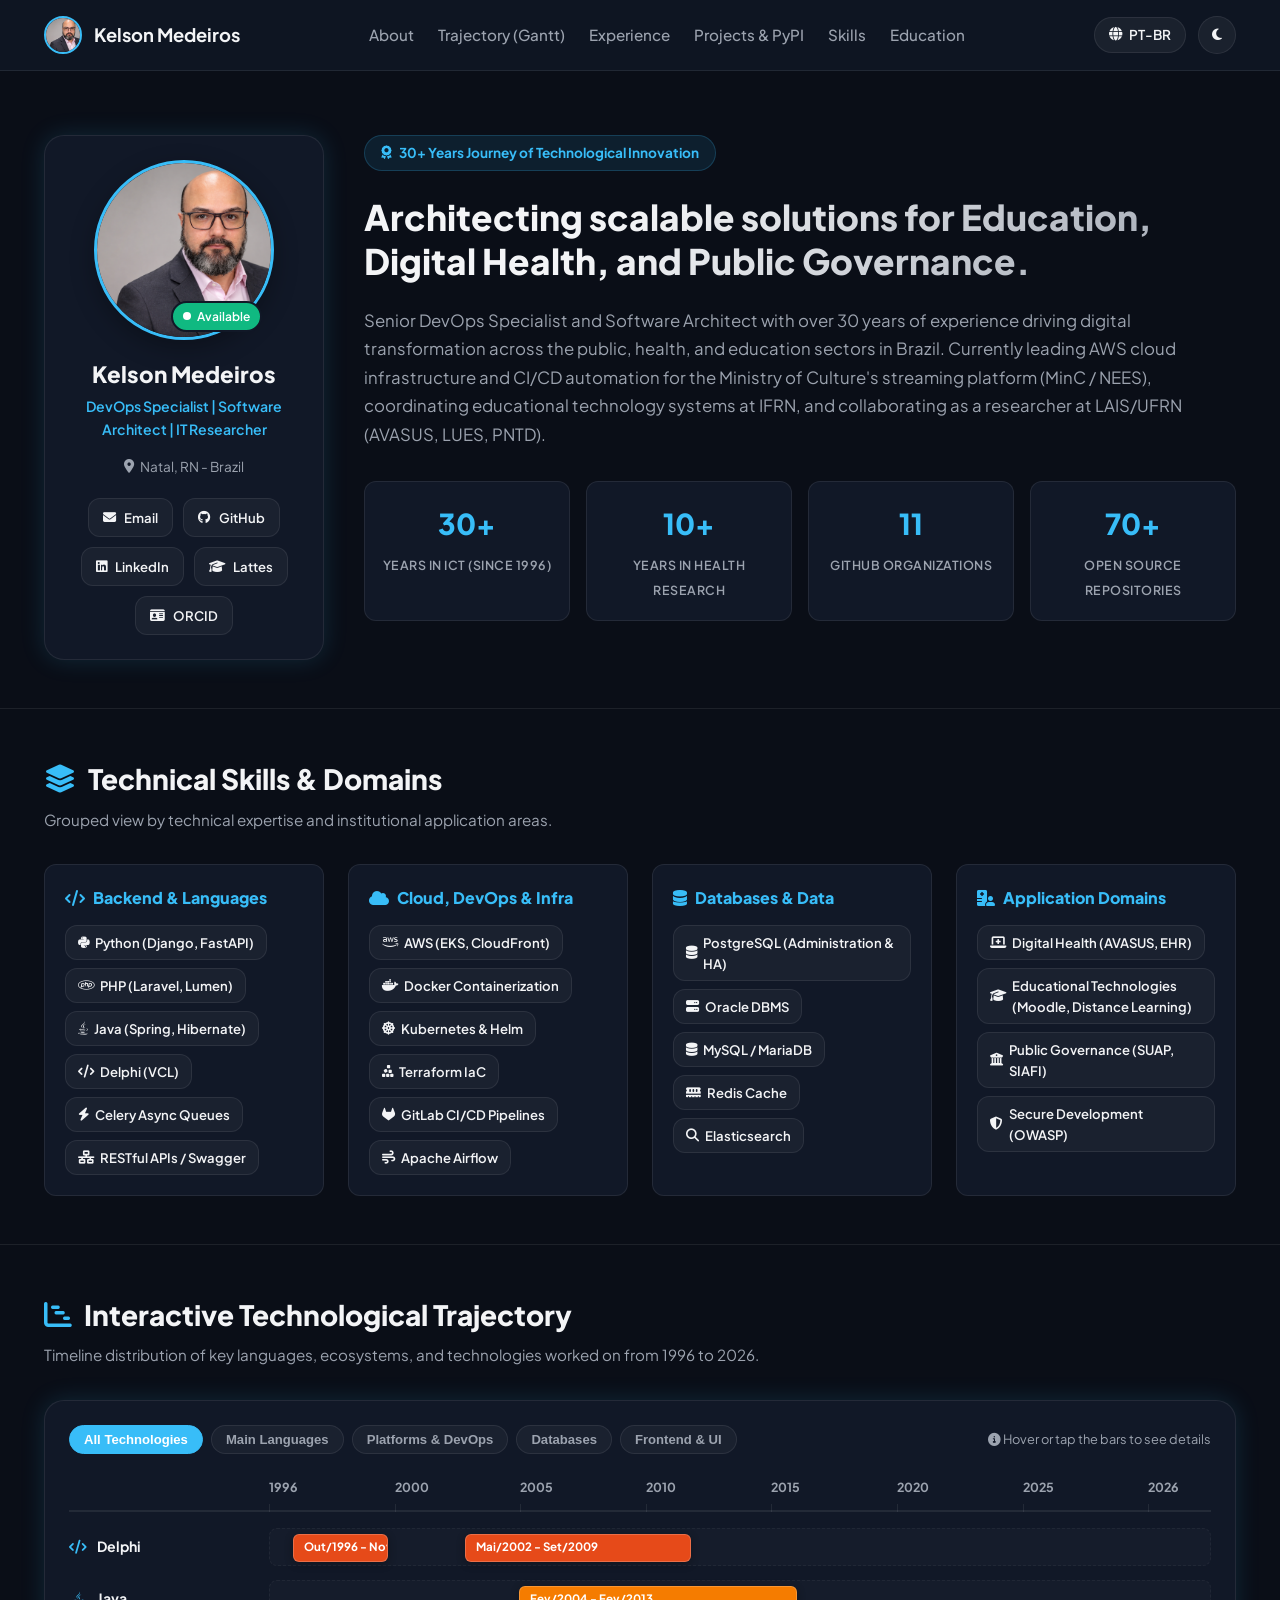
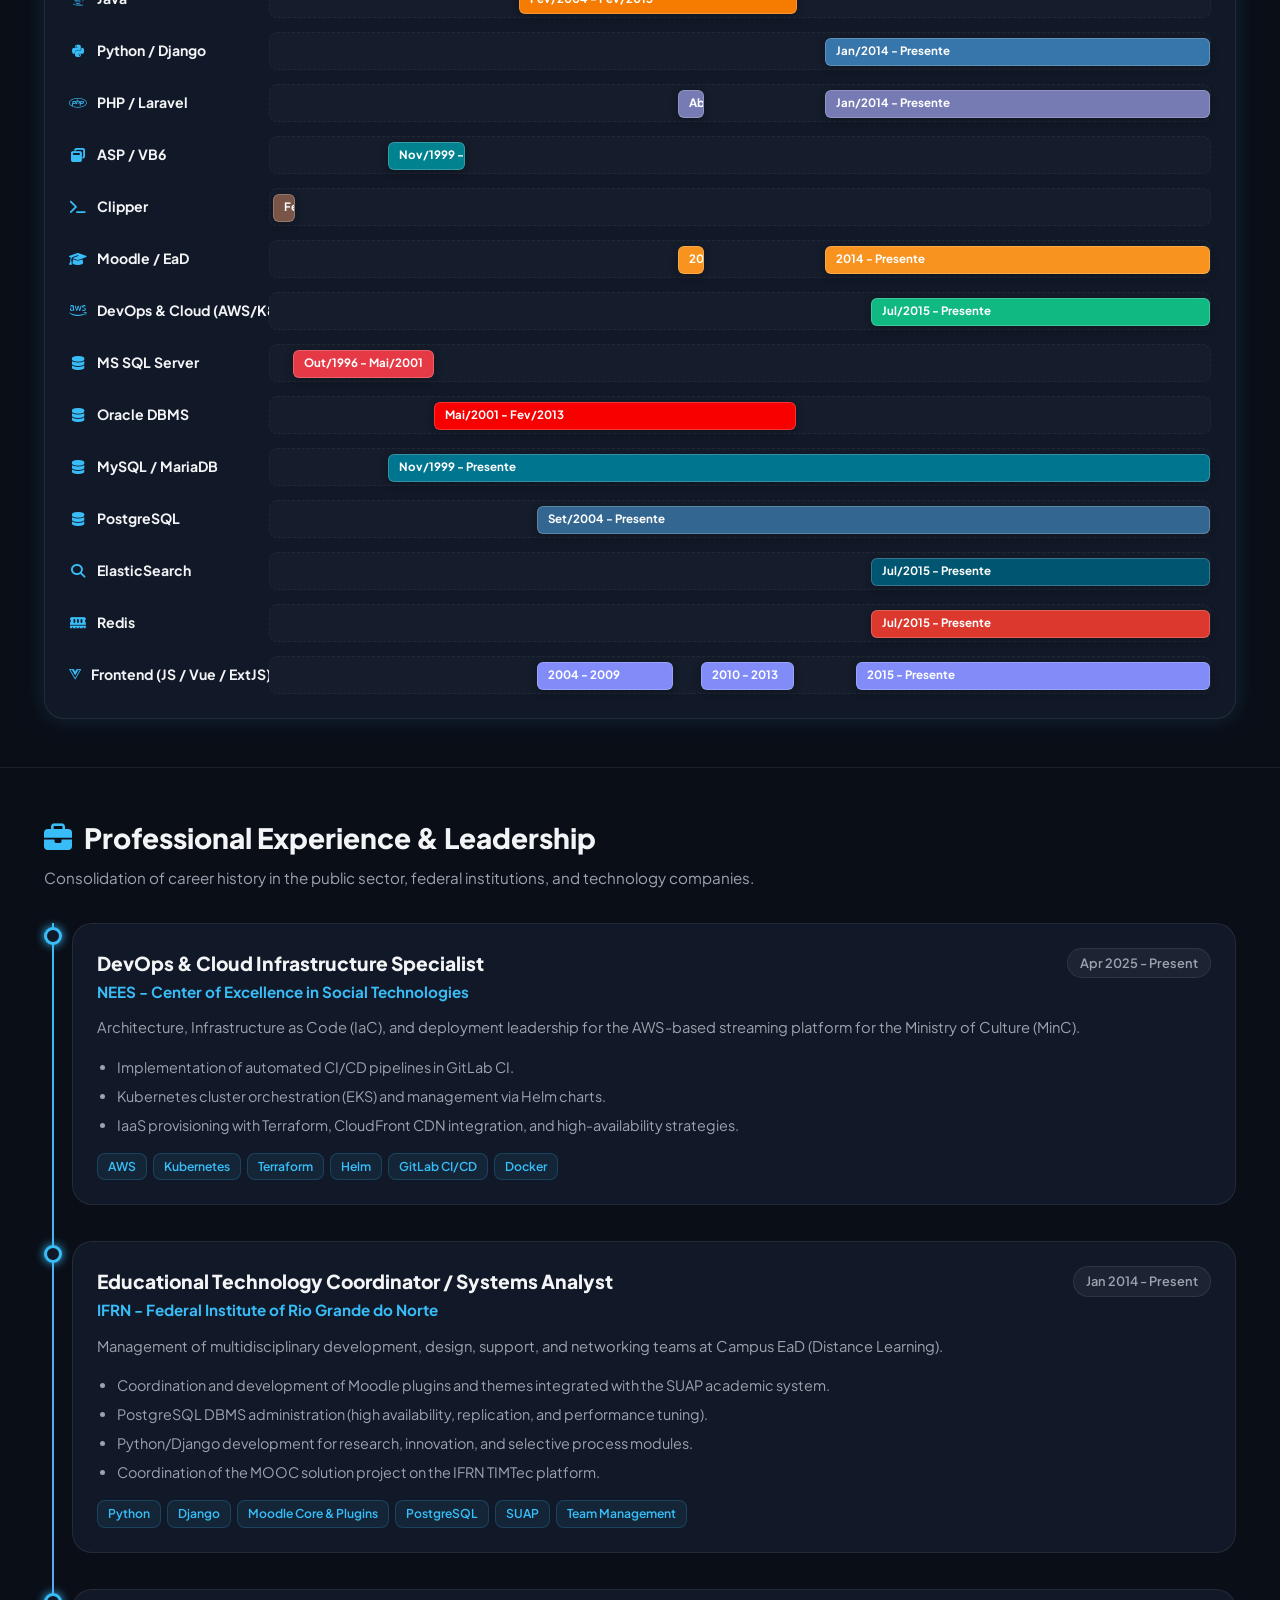
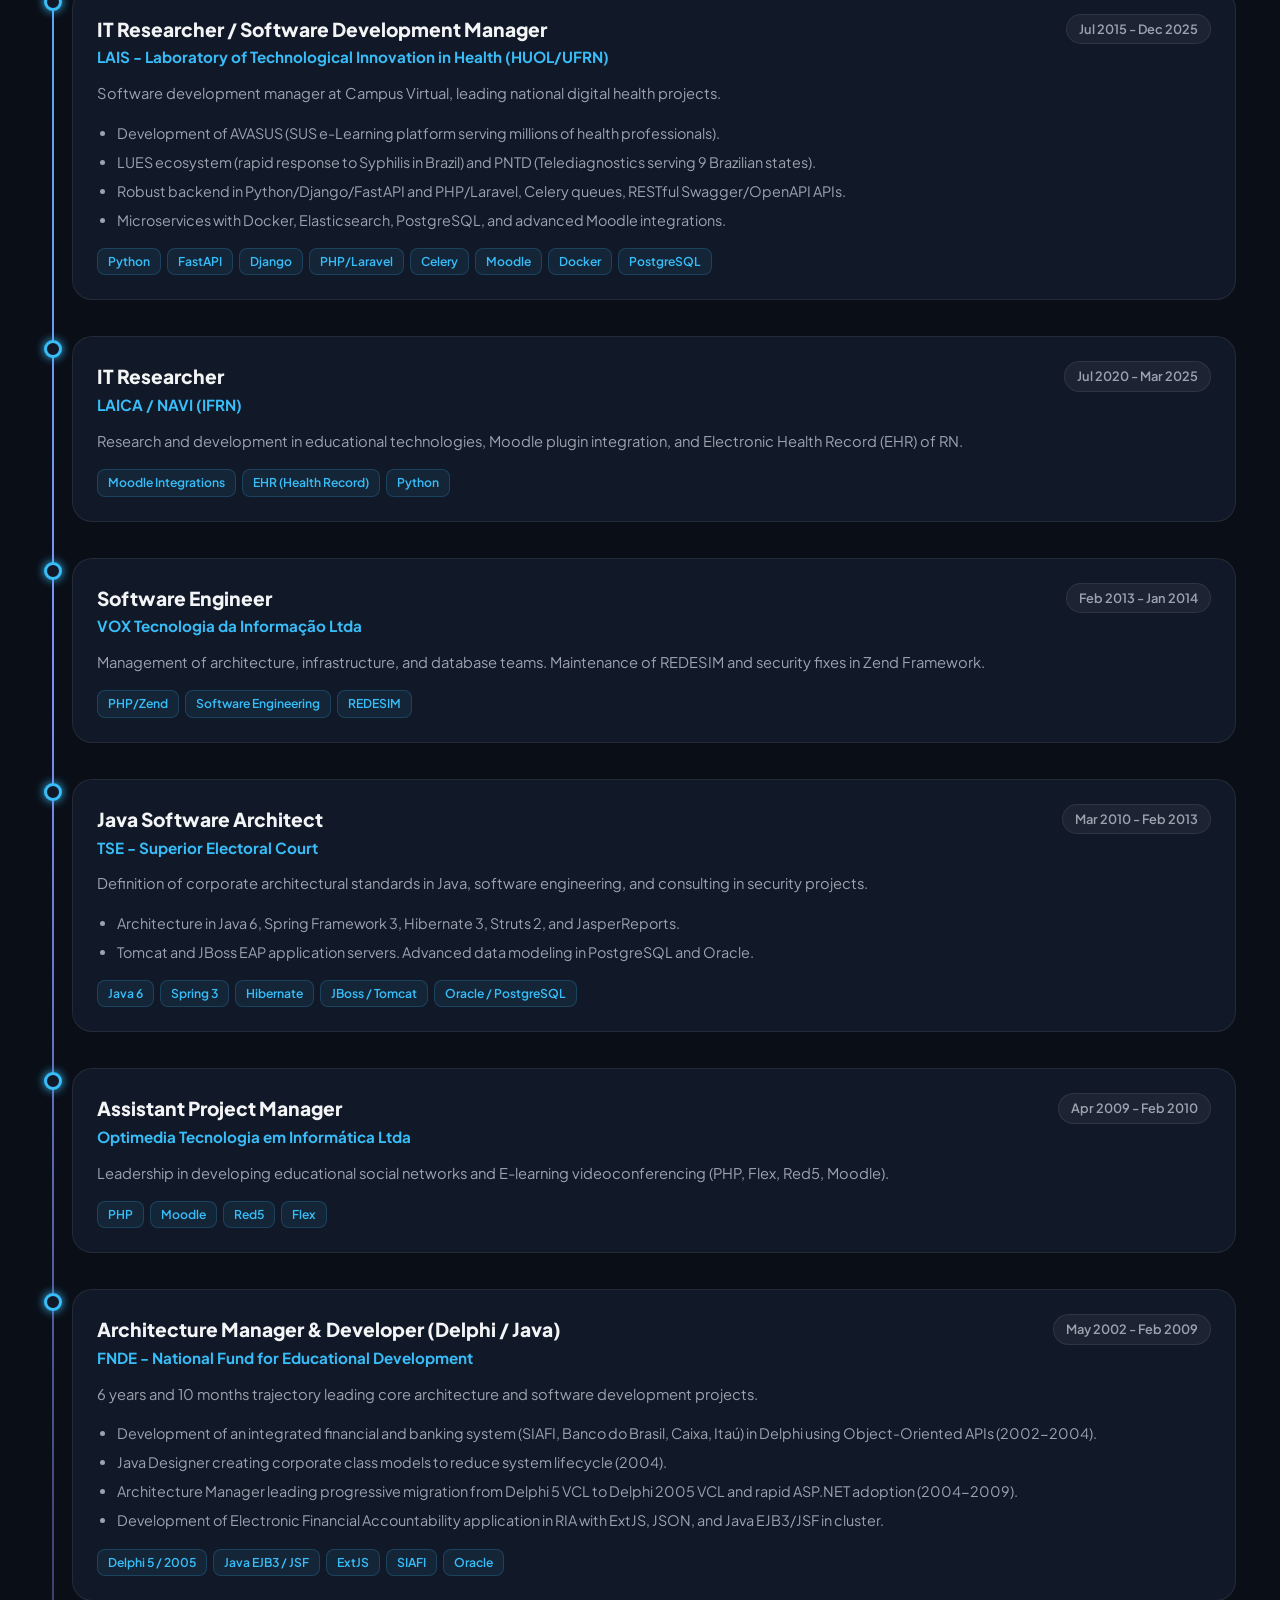
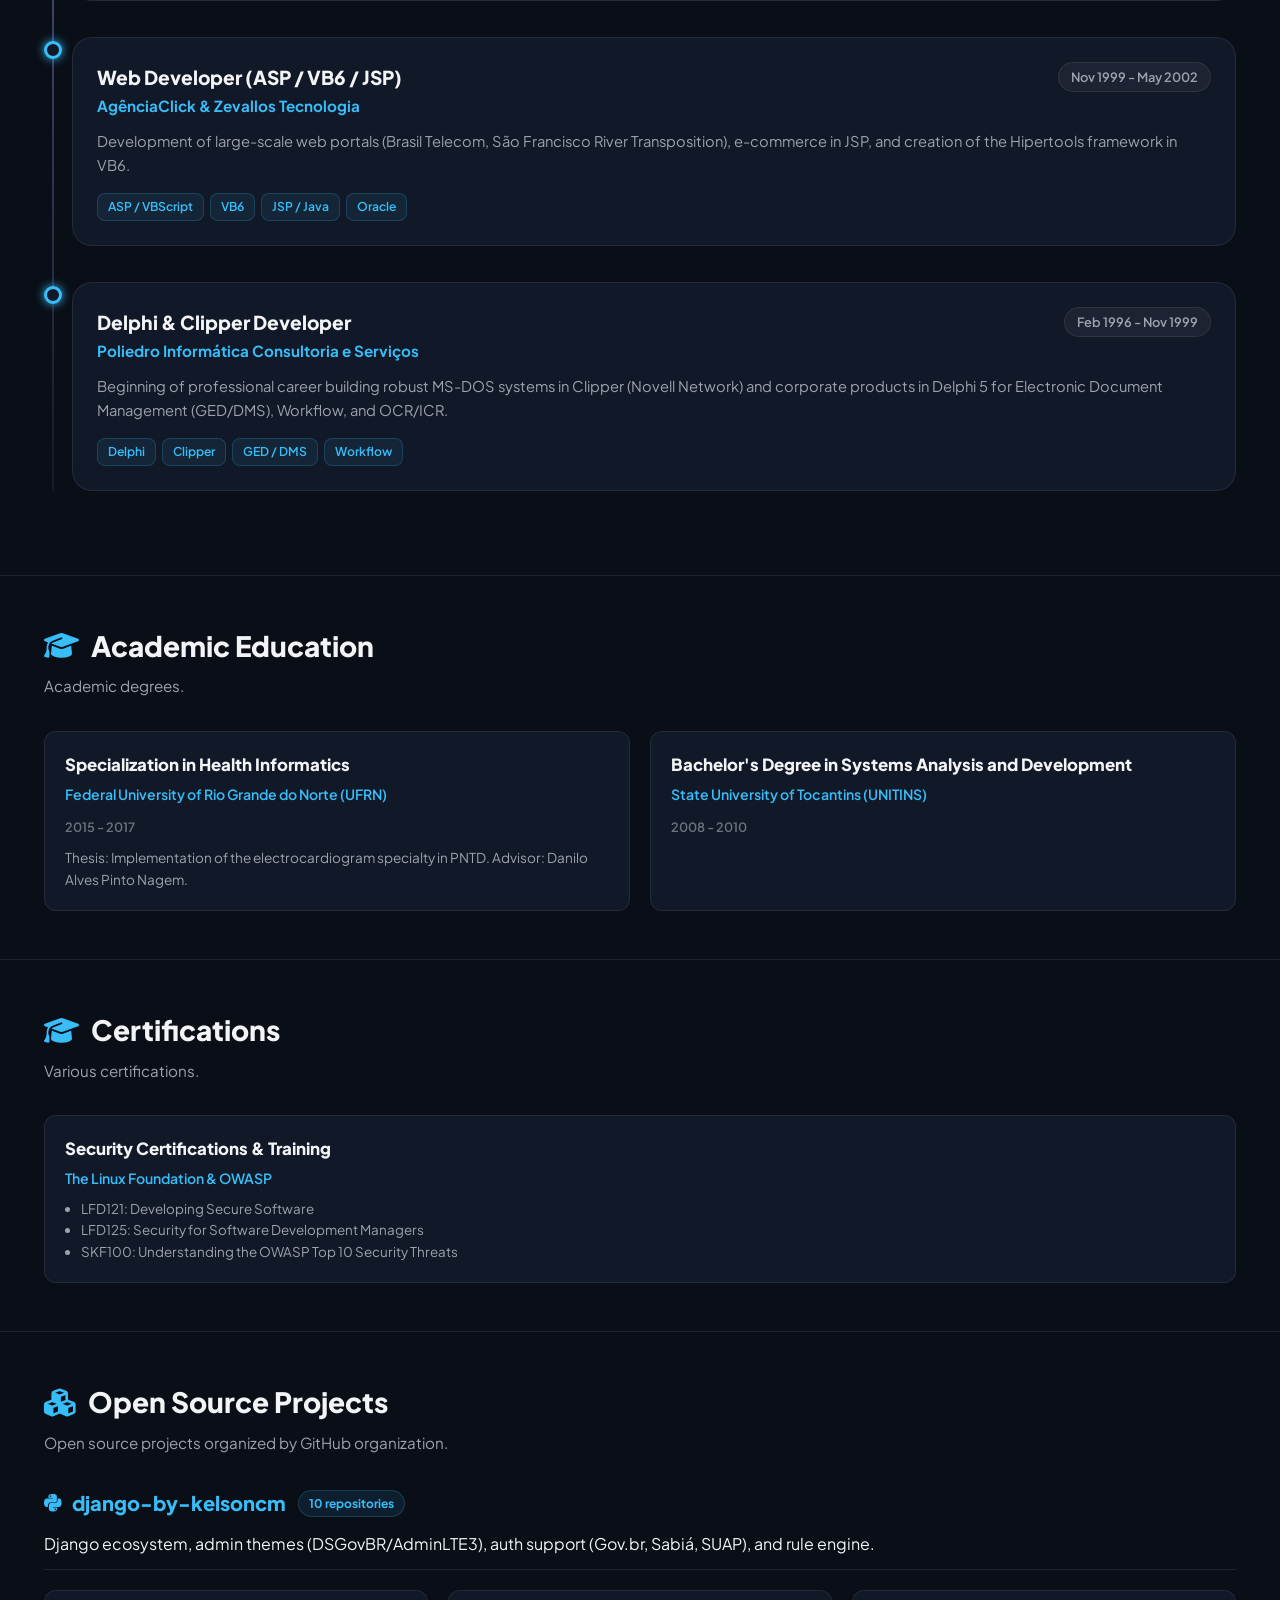
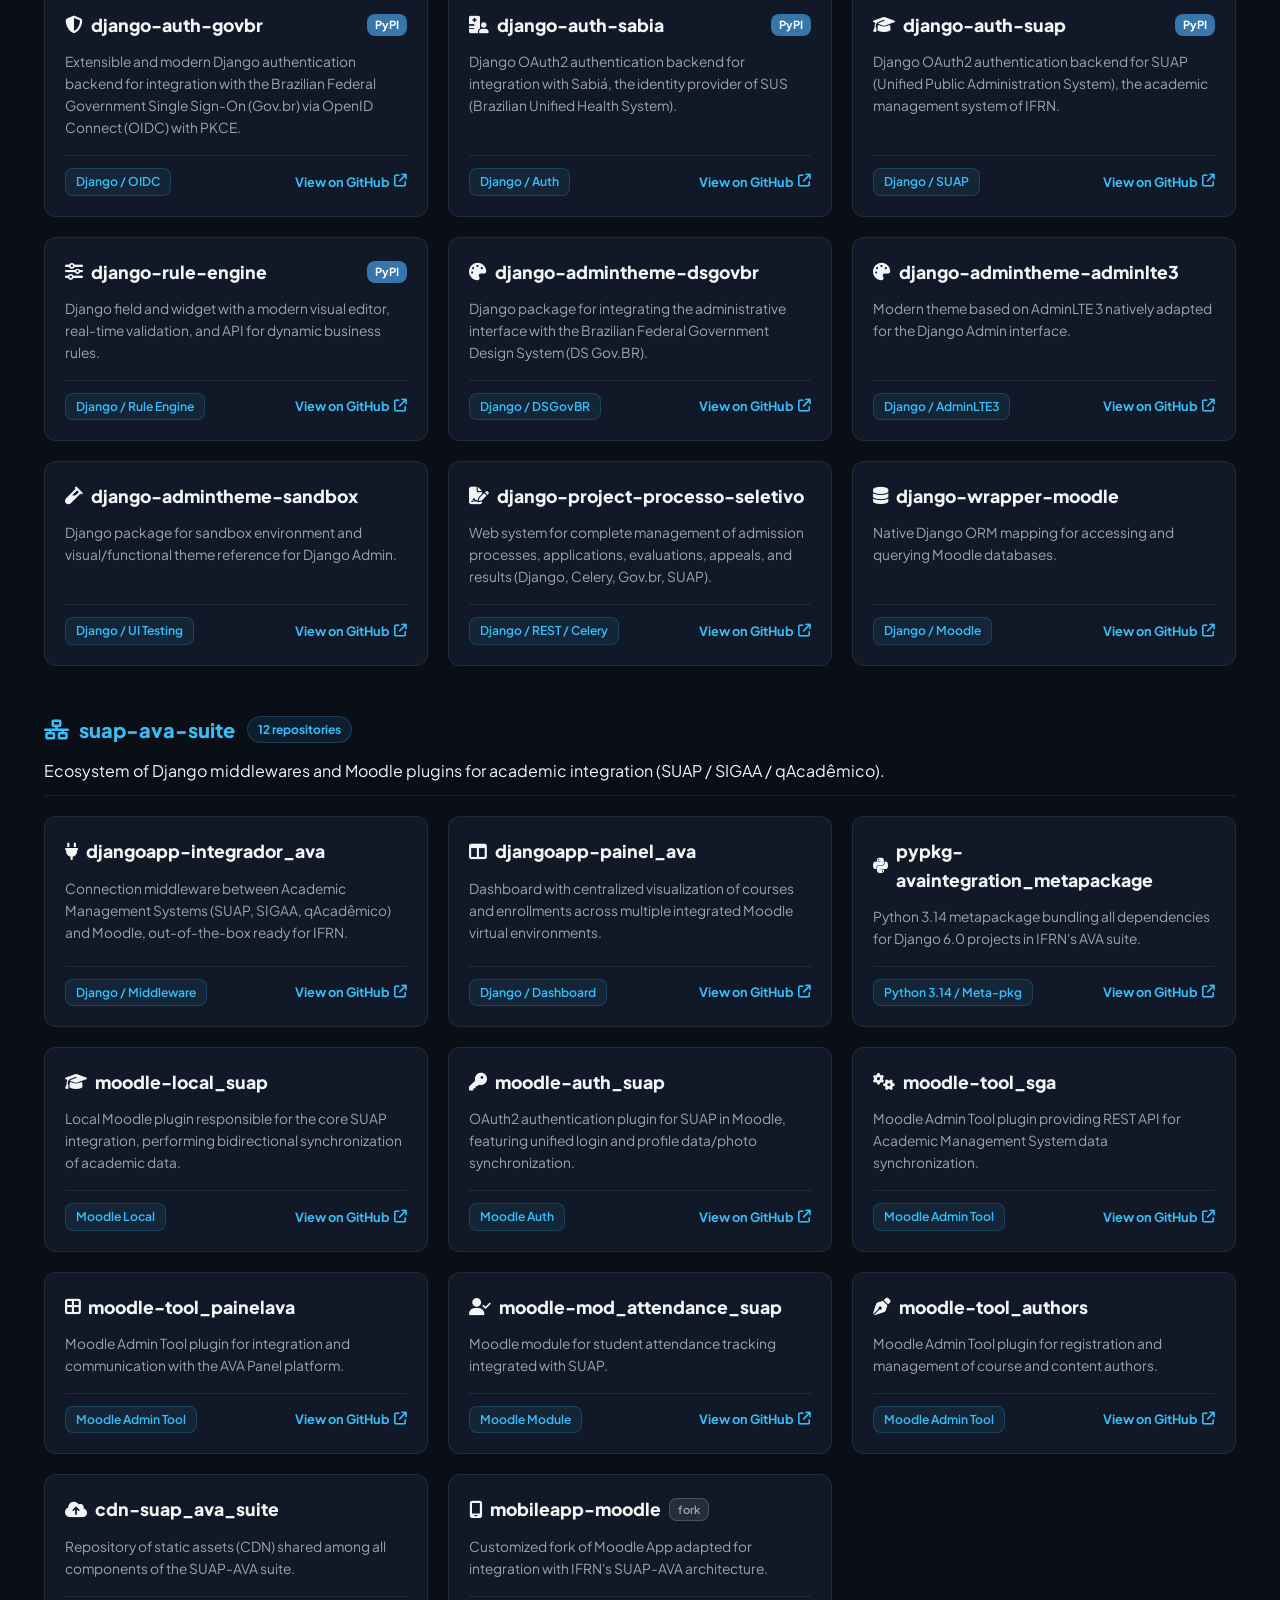
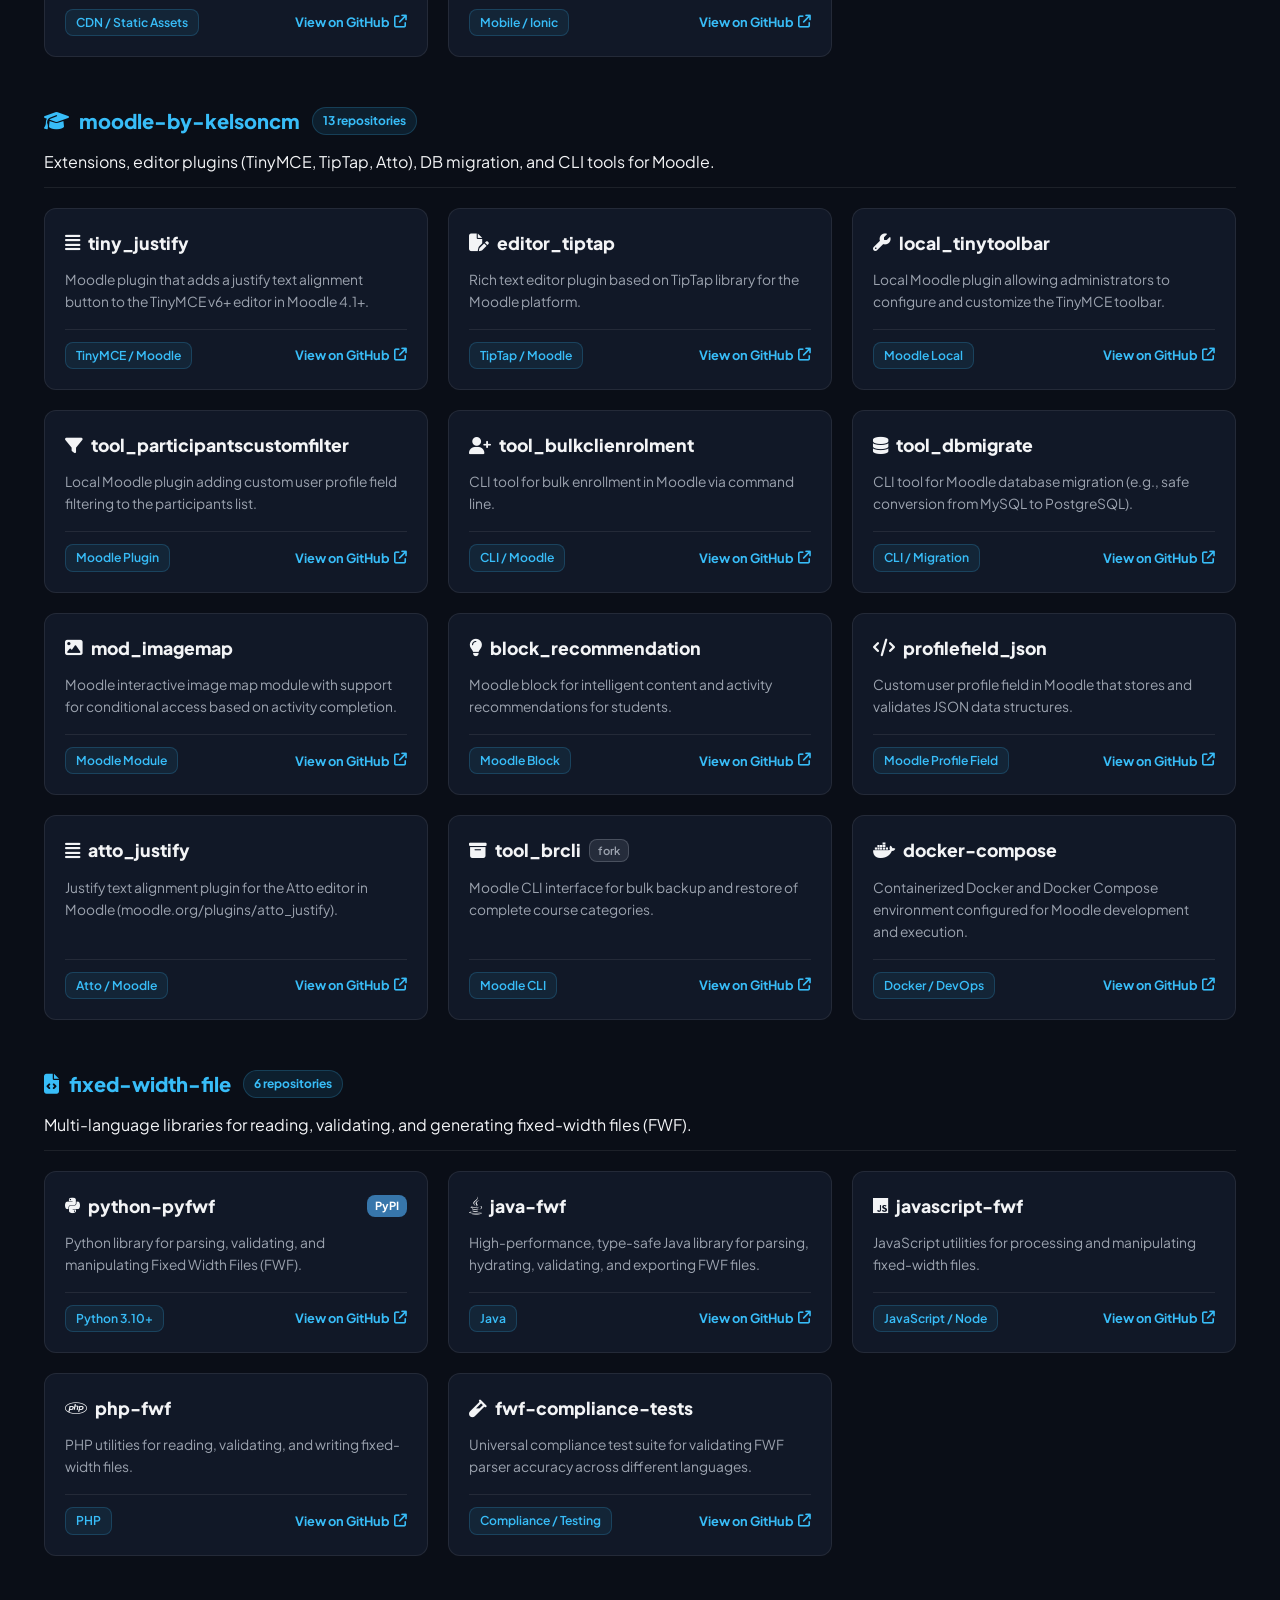
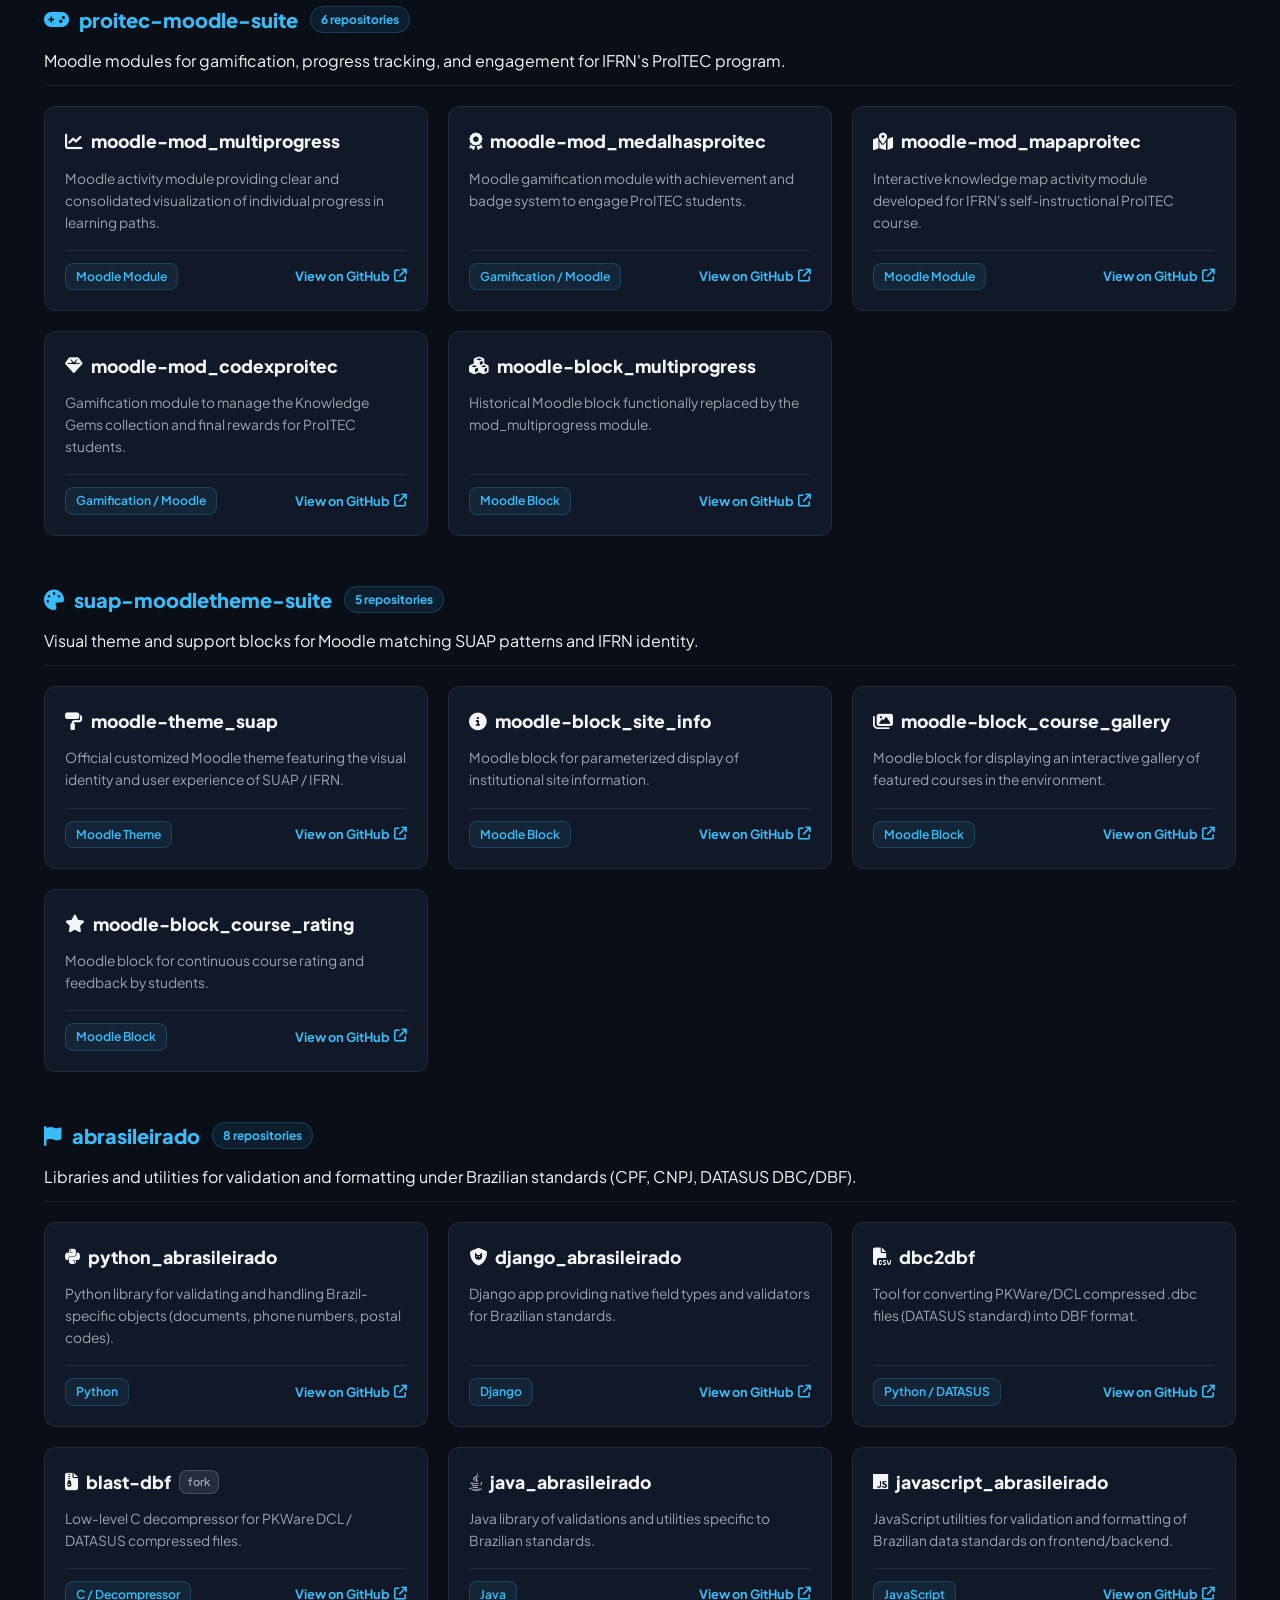
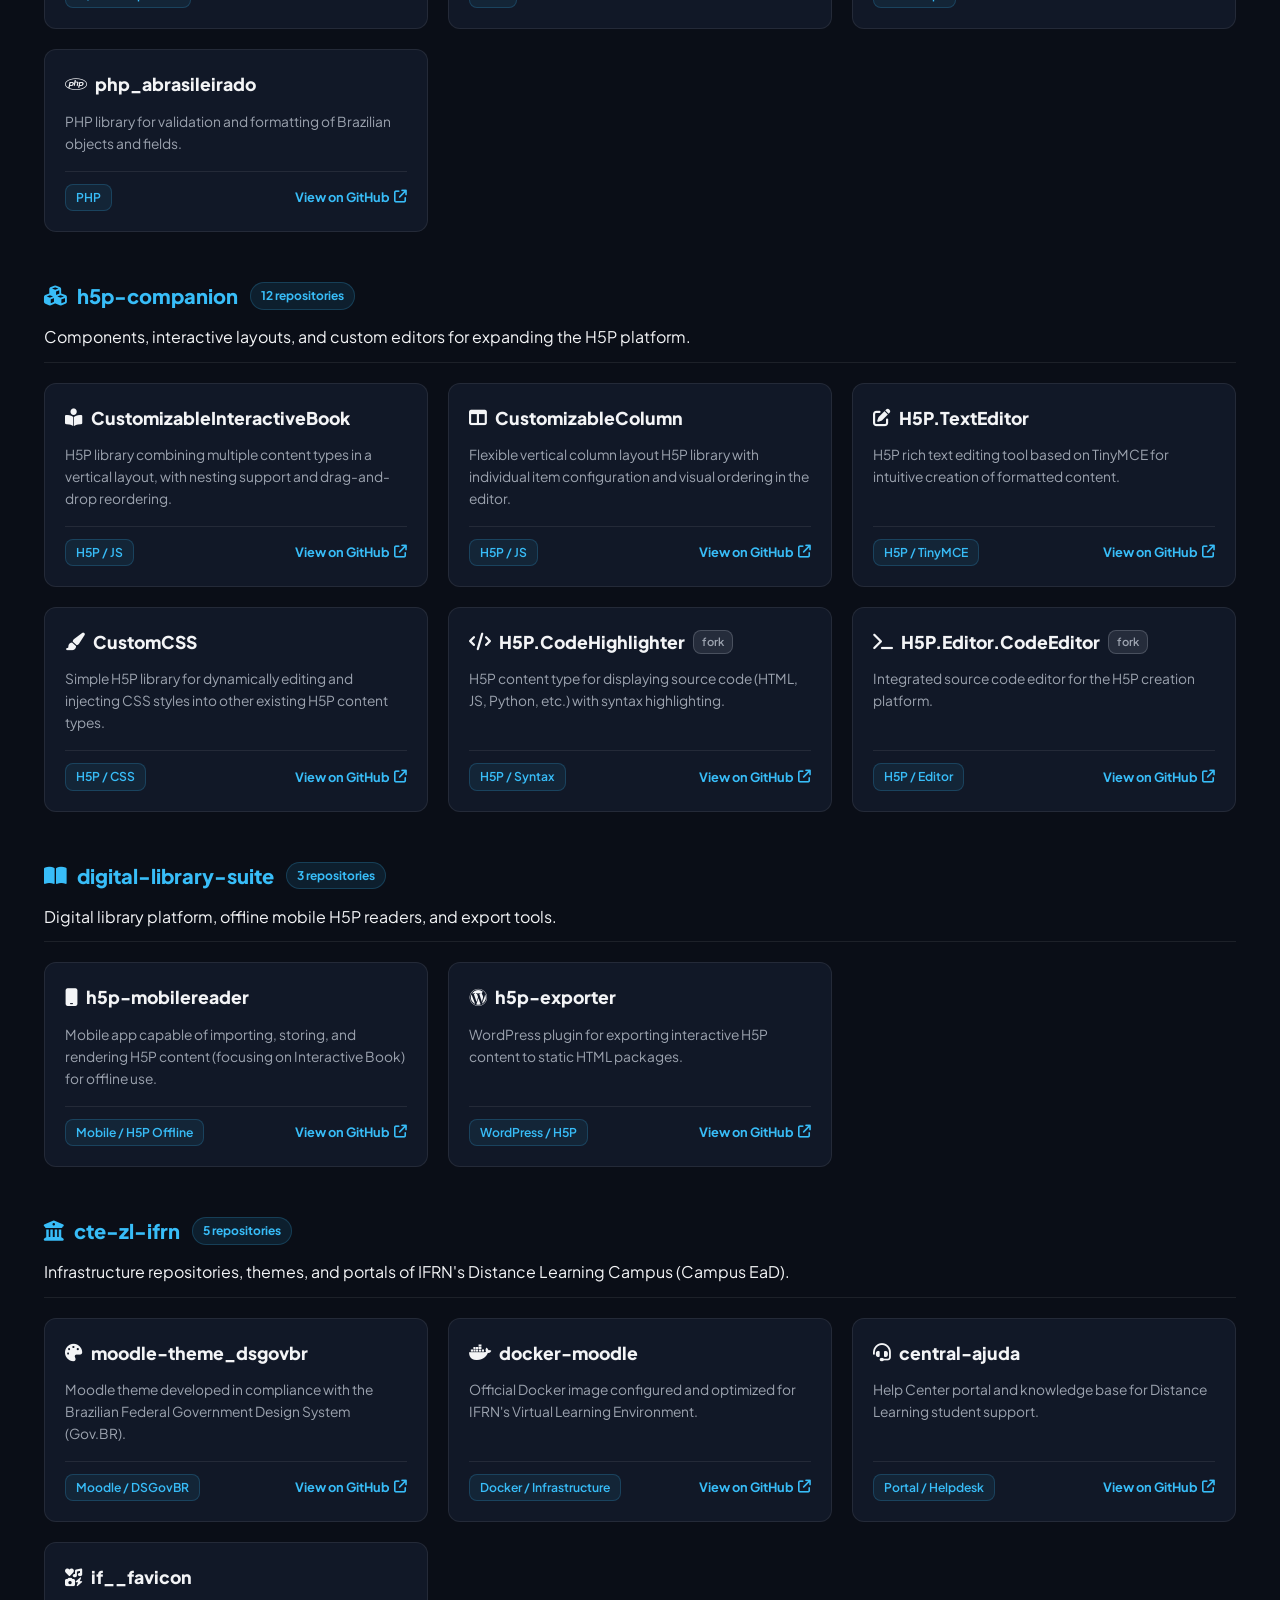
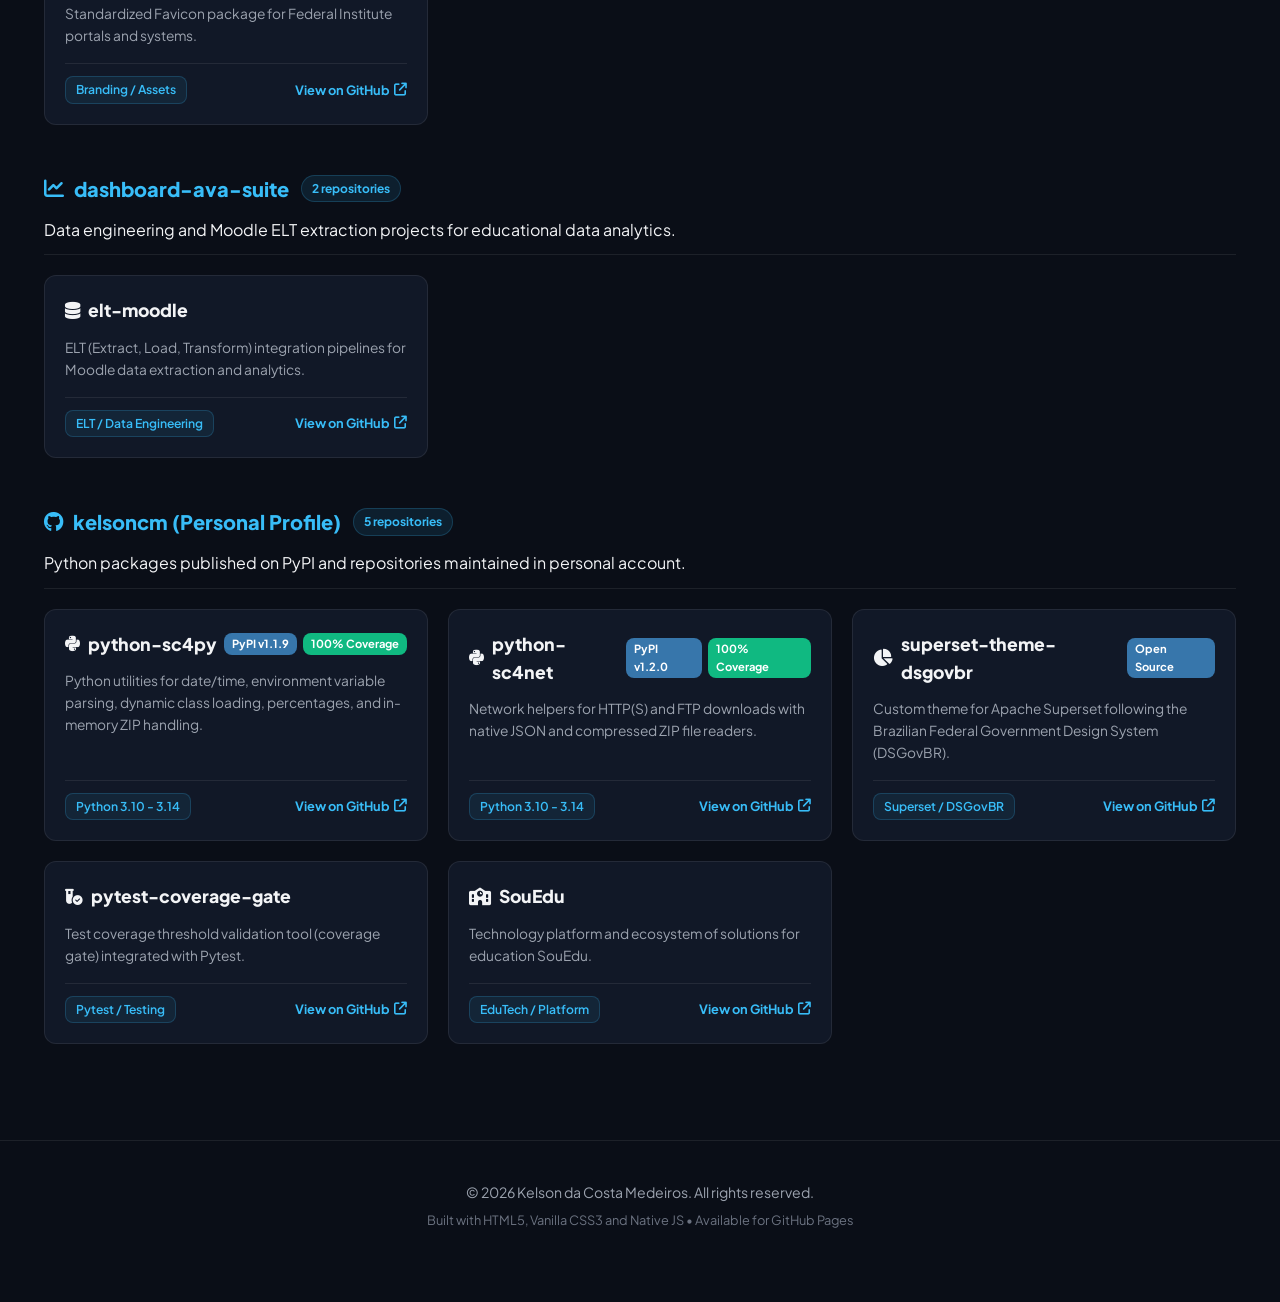
==== commit 6af25576: "feat: adiciona index.html com redirecionamento de idioma e links de alternancia entre br e en" ====
--- a/index.html
+++ b/index.html
@@ -3,1687 +3,139 @@
 <head>
   <meta charset="UTF-8" />
   <meta name="viewport" content="width=device-width, initial-scale=1.0" />
-  <title>Kelson da Costa Medeiros | Currículo Online & Trajetória Tecnológica</title>
-  <meta name="description" content="Currículo online de Kelson da Costa Medeiros - Especialista em TI, Arquiteto de Software, Especialista DevOps e Pesquisador em Tecnologias Educacionais e Saúde Digital." />
+  <title>Kelson da Costa Medeiros | Redirecionando / Redirecting...</title>
+  <meta name="description" content="Kelson da Costa Medeiros - Online Resume & Technological Journey" />
   <meta name="author" content="Kelson da Costa Medeiros" />
   
-  <!-- Open Graph -->
-  <meta property="og:title" content="Kelson da Costa Medeiros | Currículo Online" />
-  <meta property="og:description" content="30+ anos impulsionando a transformação digital nos setores público, de saúde e educação no Brasil." />
-  <meta property="og:type" content="website" />
-  <meta property="og:image" content="profile.png" />
+  <!-- Redirection script executed immediately -->
+  <script>
+    (function() {
+      var userLang = (navigator.language || navigator.userLanguage || '').toLowerCase();
+      var target = userLang.startsWith('pt') ? 'br/index.html' : 'en/index.html';
+      window.location.replace(target);
+    })();
+  </script>
+
+  <!-- Fallback meta refresh (if JS is disabled or delayed) -->
+  <noscript>
+    <meta http-equiv="refresh" content="3;url=br/index.html" />
+  </noscript>
 
   <!-- Fonts & Icons -->
   <link rel="preconnect" href="https://fonts.googleapis.com" />
   <link rel="preconnect" href="https://fonts.gstatic.com" crossorigin />
-  <link href="https://fonts.googleapis.com/css2?family=Plus+Jakarta+Sans:ital,wght@0,300;0,400;0,500;0,600;0,700;0,800;1,400&family=Fira+Code:wght@400;500;600&display=swap" rel="stylesheet" />
+  <link href="https://fonts.googleapis.com/css2?family=Plus+Jakarta+Sans:wght@400;500;600;700;800&display=swap" rel="stylesheet" />
   <link rel="stylesheet" href="https://cdnjs.cloudflare.com/ajax/libs/font-awesome/6.5.1/css/all.min.css" />
   <link rel="stylesheet" href="style.css" />
+
+  <style>
+    body {
+      min-height: 100vh;
+      display: flex;
+      align-items: center;
+      justify-content: center;
+      background-color: var(--bg-main, #0f172a);
+      color: var(--text-main, #f8fafc);
+      font-family: 'Plus Jakarta Sans', sans-serif;
+      margin: 0;
+      padding: 20px;
+    }
+    .redirect-card {
+      background: var(--bg-card, #1e293b);
+      border: 1px solid var(--border-color, rgba(255, 255, 255, 0.1));
+      border-radius: 16px;
+      padding: 40px;
+      max-width: 480px;
+      width: 100%;
+      text-align: center;
+      box-shadow: 0 20px 25px -5px rgba(0, 0, 0, 0.3), 0 10px 10px -5px rgba(0, 0, 0, 0.2);
+    }
+    .profile-avatar {
+      width: 80px;
+      height: 80px;
+      border-radius: 50%;
+      border: 3px solid var(--primary, #3b82f6);
+      margin: 0 auto 20px;
+      display: block;
+      object-fit: cover;
+    }
+    .redirect-title {
+      font-size: 1.5rem;
+      font-weight: 700;
+      margin-bottom: 8px;
+    }
+    .redirect-subtitle {
+      font-size: 0.95rem;
+      color: var(--text-dim, #94a3b8);
+      margin-bottom: 24px;
+    }
+    .lang-options {
+      display: flex;
+      flex-direction: column;
+      gap: 12px;
+    }
+    .lang-btn {
+      display: flex;
+      align-items: center;
+      justify-content: center;
+      gap: 10px;
+      padding: 14px 20px;
+      border-radius: 10px;
+      font-weight: 600;
+      text-decoration: none;
+      transition: all 0.2s ease;
+      font-size: 1rem;
+    }
+    .lang-btn-pt {
+      background: var(--primary, #3b82f6);
+      color: #ffffff;
+    }
+    .lang-btn-pt:hover {
+      background: #2563eb;
+      transform: translateY(-2px);
+    }
+    .lang-btn-en {
+      background: rgba(255, 255, 255, 0.05);
+      border: 1px solid var(--border-color, rgba(255, 255, 255, 0.1));
+      color: var(--text-main, #f8fafc);
+    }
+    .lang-btn-en:hover {
+      background: rgba(255, 255, 255, 0.1);
+      border-color: var(--primary, #3b82f6);
+      transform: translateY(-2px);
+    }
+    .spinner {
+      margin: 0 auto 20px;
+      width: 28px;
+      height: 28px;
+      border: 3px solid rgba(255,255,255,0.1);
+      border-radius: 50%;
+      border-top-color: var(--primary, #3b82f6);
+      animation: spin 1s ease-in-out infinite;
+    }
+    @keyframes spin {
+      to { transform: rotate(360deg); }
+    }
+  </style>
 </head>
 <body>
 
-  <!-- Navigation Bar -->
-  <header class="navbar">
-    <div class="container nav-content">
-      <a href="#" class="brand">
-        <img src="profile.png" alt="Kelson da Costa Medeiros" class="brand-avatar" />
-        <span>Kelson Medeiros</span>
+  <div class="redirect-card">
+    <img src="profile.png" alt="Kelson da Costa Medeiros" class="profile-avatar" />
+    <h1 class="redirect-title">Kelson Medeiros</h1>
+    <p class="redirect-subtitle">Redirecionando automaticamente... / Redirecting automatically...</p>
+    
+    <div class="spinner"></div>
+
+    <div class="lang-options">
+      <a href="br/index.html" class="lang-btn lang-btn-pt">
+        <i class="fa-solid fa-globe"></i> Português (Brasil)
       </a>
-      <ul class="nav-links">
-        <li><a href="#about">Sobre</a></li>
-        <li><a href="#gantt">Trajetória (Gantt)</a></li>
-        <li><a href="#experience">Experiência</a></li>
-        <li><a href="#projects">Projetos & PyPI</a></li>
-        <li><a href="#skills">Habilidades</a></li>
-        <li><a href="#education">Formação</a></li>
-      </ul>
-      <button class="theme-toggle-btn" id="themeToggle" title="Alternar tema">
-        <i class="fa-solid fa-moon"></i>
-      </button>
+      <a href="en/index.html" class="lang-btn lang-btn-en">
+        <i class="fa-solid fa-globe"></i> English
+      </a>
     </div>
-  </header>
-
-  <!-- Hero Section -->
-  <section class="hero" id="about">
-    <div class="container hero-grid">
-      
-      <!-- Profile Card Sidebar -->
-      <aside class="profile-card">
-        <div class="profile-img-wrapper">
-          <img src="profile.png" alt="Foto de Kelson da Costa Medeiros" class="profile-img" />
-          <div class="badge-status">
-            <span class="pulse-dot"></span> Disponível
-          </div>
-        </div>
-        <h1 class="profile-name">Kelson Medeiros</h1>
-        <p class="profile-title">Especialista DevOps | Arquiteto de Software | Pesquisador em TI</p>
-        <p class="location-tag">
-          <i class="fa-solid fa-location-dot"></i> Natal, RN - Brasil
-        </p>
-
-        <div class="social-links">
-          <a href="mailto:kelsoncm@gmail.com" class="social-btn" title="Email">
-            <i class="fa-solid fa-envelope"></i> Email
-          </a>
-          <a href="https://github.com/kelsoncm" target="_blank" rel="noopener" class="social-btn" title="GitHub">
-            <i class="fa-brands fa-github"></i> GitHub
-          </a>
-          <a href="https://www.linkedin.com/in/kelsoncm/" target="_blank" rel="noopener" class="social-btn" title="LinkedIn">
-            <i class="fa-brands fa-linkedin"></i> LinkedIn
-          </a>
-          <a href="https://lattes.cnpq.br/1734494254835148" target="_blank" rel="noopener" class="social-btn" title="Lattes">
-            <i class="fa-solid fa-graduation-cap"></i> Lattes
-          </a>
-          <a href="https://orcid.org/0000-0001-6749-4656" target="_blank" rel="noopener" class="social-btn" title="ORCID">
-            <i class="fa-solid fa-id-card"></i> ORCID
-          </a>
-        </div>
-      </aside>
-
-      <!-- Main Hero Description & Stats -->
-      <div class="hero-info">
-        <div class="hero-badge-tag">
-          <i class="fa-solid fa-award"></i> 30+ Anos de Trajetória em Inovação Tecnológica
-        </div>
-        
-        <h2 class="hero-headline">
-          Arquitetando soluções escaláveis para Educação, Saúde Digital e Governança Pública.
-        </h2>
-
-        <p class="hero-summary">
-          Especialista Sênior em DevOps e Arquiteto de Software com mais de 30 anos de experiência impulsionando a transformação digital nos setores público, de saúde e educação no Brasil. Atualmente lidero a infraestrutura em nuvem AWS e a automação de CI/CD para a plataforma de streaming do Ministério da Cultura (MinC / NEES), além de coordenar sistemas de tecnologia educacional no IFRN e colaborar como pesquisador no LAIS/UFRN (AVASUS, LUES, PNTD).
-        </p>
-
-        <div class="stats-grid">
-          <div class="stat-card">
-            <span class="stat-number">30+</span>
-            <span class="stat-label">Anos em TI (Desde 1996)</span>
-          </div>
-          <div class="stat-card">
-            <span class="stat-number">10+</span>
-            <span class="stat-label">Anos Pesquisa em Saúde</span>
-          </div>
-          <div class="stat-card">
-            <span class="stat-number">14+</span>
-            <span class="stat-label">Repositórios & Pacientes PyPI</span>
-          </div>
-          <div class="stat-card">
-            <span class="stat-number">27</span>
-            <span class="stat-label">Estados Atendidos no Brasil</span>
-          </div>
-        </div>
-      </div>
-
-    </div>
-  </section>
-
-  <!-- Interactive Gantt Chart Section -->
-  <section class="section-block" id="gantt">
-    <div class="container">
-      <div class="section-header">
-        <h2 class="section-title">
-          <i class="fa-solid fa-chart-gantt"></i> Trajetória Tecnológica Interativa
-        </h2>
-        <p class="section-subtitle">
-          Distribuição temporal das principais linguagens, ecossistemas e tecnologias trabalhadas de 1996 a 2026.
-        </p>
-      </div>
-
-      <div class="gantt-wrapper">
-        <div class="gantt-toolbar">
-          <div class="gantt-filter-btns" id="ganttFilterGroup">
-            <button class="filter-btn active" data-filter="all">Todas as Tecnologias</button>
-            <button class="filter-btn" data-filter="languages">Linguagens Principais</button>
-            <button class="filter-btn" data-filter="platforms">Plataformas & DevOps</button>
-            <button class="filter-btn" data-filter="databases">Bancos de Dados</button>
-            <button class="filter-btn" data-filter="frontend">Frontend & UI</button>
-          </div>
-          <span style="font-size: 0.8rem; color: var(--text-muted);">
-            <i class="fa-solid fa-circle-info"></i> Passe o mouse ou toque nas barras para ver detalhes
-          </span>
-        </div>
-
-        <div class="gantt-container">
-          <!-- Years Axis Header -->
-          <div class="gantt-timeline-header" id="ganttYearsHeader"></div>
-
-          <!-- Gantt Rows Container -->
-          <div class="gantt-body" id="ganttBody"></div>
-        </div>
-      </div>
-    </div>
-  </section>
-
-  <!-- Experience Timeline -->
-  <section class="section-block" id="experience">
-    <div class="container">
-      <div class="section-header">
-        <h2 class="section-title">
-          <i class="fa-solid fa-briefcase"></i> Experiência Profissional & Liderança
-        </h2>
-        <p class="section-subtitle">
-          Consolidação do histórico de atuação no setor público, instituições federais e empresas de tecnologia.
-        </p>
-      </div>
-
-      <div class="timeline">
-
-        <!-- NEES -->
-        <div class="timeline-item">
-          <div class="timeline-dot"></div>
-          <div class="timeline-card">
-            <div class="timeline-header">
-              <div>
-                <h3 class="role-title">Especialista DevOps & Infraestrutura em Nuvem</h3>
-                <span class="company-name">NEES - Núcleo de Excelência em Tecnologias Sociais</span>
-              </div>
-              <span class="date-badge">Abr 2025 - Presente</span>
-            </div>
-            <p class="timeline-desc">
-              Liderança de arquitetura, infraestrutura como código (IaC) e implantação da plataforma de streaming baseada em AWS para o Ministério da Cultura (MinC).
-            </p>
-            <ul class="timeline-bullets">
-              <li>Implementação de pipelines de CI/CD automatizadas no GitLab CI.</li>
-              <li>Orquestração de clusters Kubernetes (EKS) e gerenciamento via Helm charts.</li>
-              <li>Provisionamento IaaS com Terraform, integração com CloudFront CDN e estratégias de alta disponibilidade.</li>
-            </ul>
-            <div class="tech-tags">
-              <span class="tech-tag">AWS</span>
-              <span class="tech-tag">Kubernetes</span>
-              <span class="tech-tag">Terraform</span>
-              <span class="tech-tag">Helm</span>
-              <span class="tech-tag">GitLab CI/CD</span>
-              <span class="tech-tag">Docker</span>
-            </div>
-          </div>
-        </div>
-
-        <!-- IFRN -->
-        <div class="timeline-item">
-          <div class="timeline-dot"></div>
-          <div class="timeline-card">
-            <div class="timeline-header">
-              <div>
-                <h3 class="role-title">Coordenador de Tecnologia Educacional / Analista de Sistemas</h3>
-                <span class="company-name">IFRN - Instituto Federal do Rio Grande do Norte</span>
-              </div>
-              <span class="date-badge">Jan 2014 - Presente</span>
-            </div>
-            <p class="timeline-desc">
-              Gestão de equipes multidisciplinares de desenvolvimento, design, suporte e redes no Campus EaD.
-            </p>
-            <ul class="timeline-bullets">
-              <li>Coordenação e desenvolvimento de plugins e temas Moodle integrados ao sistema acadêmico SUAP.</li>
-              <li>Administração de SGBD PostgreSQL (alta disponibilidade, replicação e tuning de performance).</li>
-              <li>Desenvolvimento em Python/Django para módulos de pesquisa, inovação e processos seletivos.</li>
-              <li>Coordenação do projeto da solução MOOC na plataforma IFRN TIMTec.</li>
-            </ul>
-            <div class="tech-tags">
-              <span class="tech-tag">Python</span>
-              <span class="tech-tag">Django</span>
-              <span class="tech-tag">Moodle Core & Plugins</span>
-              <span class="tech-tag">PostgreSQL</span>
-              <span class="tech-tag">SUAP</span>
-              <span class="tech-tag">Gestão de Equipes</span>
-            </div>
-          </div>
-        </div>
-
-        <!-- LAIS / UFRN -->
-        <div class="timeline-item">
-          <div class="timeline-dot"></div>
-          <div class="timeline-card">
-            <div class="timeline-header">
-              <div>
-                <h3 class="role-title">Pesquisador em TI / Gerente de Desenvolvimento de Software</h3>
-                <span class="company-name">LAIS - Laboratório de Inovação Tecnológica em Saúde (HUOL/UFRN)</span>
-              </div>
-              <span class="date-badge">Jul 2015 - Dez 2025</span>
-            </div>
-            <p class="timeline-desc">
-              Gestor de desenvolvimento de software no Campus Virtual, liderando projetos nacionais de saúde digital.
-            </p>
-            <ul class="timeline-bullets">
-              <li>Desenvolvimento do AVASUS (plataforma e-Learning do SUS que atende milhões de profissionais).</li>
-              <li>Ecossistema LUES (resposta rápida ao enfrentamento da Sífilis no Brasil) e PNTD (Telediagnóstico atendendo 9 estados).</li>
-              <li>Backend robusto em Python/Django/FastAPI e PHP/Laravel, filas Celery, APIs RESTful Swagger/OpenAPI.</li>
-              <li>Microsserviços com Docker, Elasticsearch, PostgreSQL e integrações avançadas com Moodle.</li>
-            </ul>
-            <div class="tech-tags">
-              <span class="tech-tag">Python</span>
-              <span class="tech-tag">FastAPI</span>
-              <span class="tech-tag">Django</span>
-              <span class="tech-tag">PHP/Laravel</span>
-              <span class="tech-tag">Celery</span>
-              <span class="tech-tag">Moodle</span>
-              <span class="tech-tag">Docker</span>
-              <span class="tech-tag">PostgreSQL</span>
-            </div>
-          </div>
-        </div>
-
-        <!-- LAICA / NAVI -->
-        <div class="timeline-item">
-          <div class="timeline-dot"></div>
-          <div class="timeline-card">
-            <div class="timeline-header">
-              <div>
-                <h3 class="role-title">Pesquisador em TI</h3>
-                <span class="company-name">LAICA / NAVI (IFRN)</span>
-              </div>
-              <span class="date-badge">Jul 2020 - Mar 2025</span>
-            </div>
-            <p class="timeline-desc">
-              Pesquisa e desenvolvimento em tecnologias educacionais, integração de plugins Moodle e Prontuário Eletrônico (EHR) do RN.
-            </p>
-            <div class="tech-tags">
-              <span class="tech-tag">Moodle Integrations</span>
-              <span class="tech-tag">EHR (Health Record)</span>
-              <span class="tech-tag">Python</span>
-            </div>
-          </div>
-        </div>
-
-        <!-- VOX TI -->
-        <div class="timeline-item">
-          <div class="timeline-dot"></div>
-          <div class="timeline-card">
-            <div class="timeline-header">
-              <div>
-                <h3 class="role-title">Engenheiro de Software</h3>
-                <span class="company-name">VOX Tecnologia da Informação Ltda</span>
-              </div>
-              <span class="date-badge">Fev 2013 - Jan 2014</span>
-            </div>
-            <p class="timeline-desc">
-              Gerenciamento das equipes de arquitetura, infraestrutura e banco de dados. Manutenção da REDESIM e correções de segurança no Zend Framework.
-            </p>
-            <div class="tech-tags">
-              <span class="tech-tag">PHP/Zend</span>
-              <span class="tech-tag">Engenharia de Software</span>
-              <span class="tech-tag">REDESIM</span>
-            </div>
-          </div>
-        </div>
-
-        <!-- TSE -->
-        <div class="timeline-item">
-          <div class="timeline-dot"></div>
-          <div class="timeline-card">
-            <div class="timeline-header">
-              <div>
-                <h3 class="role-title">Arquiteto de Software Java</h3>
-                <span class="company-name">TSE - Tribunal Superior Eleitoral</span>
-              </div>
-              <span class="date-badge">Mar 2010 - Fev 2013</span>
-            </div>
-            <p class="timeline-desc">
-              Definição de padrões arquiteturais corporativos em Java, engenharia de software e consultoria em projetos de segurança.
-            </p>
-            <ul class="timeline-bullets">
-              <li>Arquitetura em Java 6, Spring Framework 3, Hibernate 3, Struts 2 e JasperReports.</li>
-              <li>Servidores de aplicação Tomcat e JBoss EAP. Modelagem avançada em PostgreSQL e Oracle.</li>
-            </ul>
-            <div class="tech-tags">
-              <span class="tech-tag">Java 6</span>
-              <span class="tech-tag">Spring 3</span>
-              <span class="tech-tag">Hibernate</span>
-              <span class="tech-tag">JBoss / Tomcat</span>
-              <span class="tech-tag">Oracle / PostgreSQL</span>
-            </div>
-          </div>
-        </div>
-
-        <!-- Optimedia -->
-        <div class="timeline-item">
-          <div class="timeline-dot"></div>
-          <div class="timeline-card">
-            <div class="timeline-header">
-              <div>
-                <h3 class="role-title">Gerente de Projetos Assistente</h3>
-                <span class="company-name">Optimedia Tecnologia em Informática Ltda</span>
-              </div>
-              <span class="date-badge">Abr 2009 - Fev 2010</span>
-            </div>
-            <p class="timeline-desc">
-              Liderança no desenvolvimento de redes sociais educacionais e videoconferência E-learning (PHP, Flex, Red5, Moodle).
-            </p>
-            <div class="tech-tags">
-              <span class="tech-tag">PHP</span>
-              <span class="tech-tag">Moodle</span>
-              <span class="tech-tag">Red5</span>
-              <span class="tech-tag">Flex</span>
-            </div>
-          </div>
-        </div>
-
-        <!-- FNDE -->
-        <div class="timeline-item">
-          <div class="timeline-dot"></div>
-          <div class="timeline-card">
-            <div class="timeline-header">
-              <div>
-                <h3 class="role-title">Gerente de Arquitetura & Desenvolvedor (Delphi / Java)</h3>
-                <span class="company-name">FNDE - Fundo Nacional de Desenvolvimento da Educação</span>
-              </div>
-              <span class="date-badge">Mai 2002 - Fev 2009</span>
-            </div>
-            <p class="timeline-desc">
-              Trajetória de 6 anos e 10 meses liderando projetos estruturantes de arquitetura e desenvolvimento.
-            </p>
-            <ul class="timeline-bullets">
-              <li>Desenvolvimento de sistema integrado financeiro e bancário (SIAFI, Banco do Brasil, Caixa, Itaú) em Delphi com APIs Orientadas a Objetos (2002-2004).</li>
-              <li>Projetista Java na criação de modelos de classes corporativas para redução do ciclo de vida dos sistemas (2004).</li>
-              <li>Gerente de Arquitetura liderando a substituição progressiva do Delphi 5 VCL para Delphi 2005 VCL e rápida adoção de ASP.NET (2004-2009).</li>
-              <li>Desenvolvimento de aplicação de Prestação de Contas Eletrônica em RIA com ExtJS, JSON e Java EJB3/JSF em cluster.</li>
-            </ul>
-            <div class="tech-tags">
-              <span class="tech-tag">Delphi 5 / 2005</span>
-              <span class="tech-tag">Java EJB3 / JSF</span>
-              <span class="tech-tag">ExtJS</span>
-              <span class="tech-tag">SIAFI</span>
-              <span class="tech-tag">Oracle</span>
-            </div>
-          </div>
-        </div>
-
-        <!-- AgênciaClick / Zevallos -->
-        <div class="timeline-item">
-          <div class="timeline-dot"></div>
-          <div class="timeline-card">
-            <div class="timeline-header">
-              <div>
-                <h3 class="role-title">Desenvolvedor Web (ASP / VB6 / JSP)</h3>
-                <span class="company-name">AgênciaClick & Zevallos Tecnologia</span>
-              </div>
-              <span class="date-badge">Nov 1999 - Mai 2002</span>
-            </div>
-            <p class="timeline-desc">
-              Desenvolvimento de portais web de grande porte (Brasil Telecom, Transposição do São Francisco), e-commerce em JSP e criação do framework Hipertools em VB6.
-            </p>
-            <div class="tech-tags">
-              <span class="tech-tag">ASP / VBScript</span>
-              <span class="tech-tag">VB6</span>
-              <span class="tech-tag">JSP / Java</span>
-              <span class="tech-tag">Oracle</span>
-            </div>
-          </div>
-        </div>
-
-        <!-- Poliedro -->
-        <div class="timeline-item">
-          <div class="timeline-dot"></div>
-          <div class="timeline-card">
-            <div class="timeline-header">
-              <div>
-                <h3 class="role-title">Desenvolvedor Delphi & Clipper</h3>
-                <span class="company-name">Poliedro Informática Consultoria e Serviços</span>
-              </div>
-              <span class="date-badge">Fev 1996 - Nov 1999</span>
-            </div>
-            <p class="timeline-desc">
-              Início da carreira profissional construindo sistemas robustos em Clipper para MS-DOS (Rede Novell) e produtos corporativos em Delphi 5 para Gerenciamento Eletrônico de Documentos (GED/DMS), Workflow e OCR/ICR.
-            </p>
-            <div class="tech-tags">
-              <span class="tech-tag">Delphi</span>
-              <span class="tech-tag">Clipper</span>
-              <span class="tech-tag">GED / DMS</span>
-              <span class="tech-tag">Workflow</span>
-            </div>
-          </div>
-        </div>
-
-      </div>
-    </div>
-  </section>
-
-  <!-- Skills Breakdown -->
-  <section class="section-block" id="skills">
-    <div class="container">
-      <div class="section-header">
-        <h2 class="section-title">
-          <i class="fa-solid fa-layer-group"></i> Competências Técnicas & Domínios
-        </h2>
-        <p class="section-subtitle">
-          Visão agrupada por especialidade técnica e áreas de atuação institucional.
-        </p>
-      </div>
-
-      <div class="skills-categories">
-
-        <div class="skill-cat-card">
-          <h3 class="skill-cat-title"><i class="fa-solid fa-code"></i> Backend & Linguagens</h3>
-          <div class="skill-list">
-            <span class="skill-pill"><i class="fa-brands fa-python"></i> Python (Django, FastAPI)</span>
-            <span class="skill-pill"><i class="fa-brands fa-php"></i> PHP (Laravel, Lumen)</span>
-            <span class="skill-pill"><i class="fa-brands fa-java"></i> Java (Spring, Hibernate)</span>
-            <span class="skill-pill"><i class="fa-solid fa-code"></i> Delphi (VCL)</span>
-            <span class="skill-pill"><i class="fa-solid fa-bolt"></i> Celery Async Queues</span>
-            <span class="skill-pill"><i class="fa-solid fa-network-wired"></i> RESTful APIs / Swagger</span>
-          </div>
-        </div>
-
-        <div class="skill-cat-card">
-          <h3 class="skill-cat-title"><i class="fa-solid fa-cloud"></i> Cloud, DevOps & Infra</h3>
-          <div class="skill-list">
-            <span class="skill-pill"><i class="fa-brands fa-aws"></i> AWS (EKS, CloudFront)</span>
-            <span class="skill-pill"><i class="fa-brands fa-docker"></i> Docker Containerization</span>
-            <span class="skill-pill"><i class="fa-solid fa-dharmachakra"></i> Kubernetes & Helm</span>
-            <span class="skill-pill"><i class="fa-solid fa-cubes-stacked"></i> Terraform IaC</span>
-            <span class="skill-pill"><i class="fa-brands fa-gitlab"></i> GitLab CI/CD Pipelines</span>
-            <span class="skill-pill"><i class="fa-solid fa-wind"></i> Apache Airflow</span>
-          </div>
-        </div>
-
-        <div class="skill-cat-card">
-          <h3 class="skill-cat-title"><i class="fa-solid fa-database"></i> Bancos de Dados & Dados</h3>
-          <div class="skill-list">
-            <span class="skill-pill"><i class="fa-solid fa-database"></i> PostgreSQL (Administração & HA)</span>
-            <span class="skill-pill"><i class="fa-solid fa-server"></i> Oracle DBMS</span>
-            <span class="skill-pill"><i class="fa-solid fa-database"></i> MySQL / MariaDB</span>
-            <span class="skill-pill"><i class="fa-solid fa-memory"></i> Redis Cache</span>
-            <span class="skill-pill"><i class="fa-solid fa-magnifying-glass"></i> Elasticsearch</span>
-          </div>
-        </div>
-
-        <div class="skill-cat-card">
-          <h3 class="skill-cat-title"><i class="fa-solid fa-hospital-user"></i> Domínios de Aplicação</h3>
-          <div class="skill-list">
-            <span class="skill-pill"><i class="fa-solid fa-laptop-medical"></i> Saúde Digital (AVASUS, EHR)</span>
-            <span class="skill-pill"><i class="fa-solid fa-graduation-cap"></i> Tecnologias Educacionais (Moodle, EaD)</span>
-            <span class="skill-pill"><i class="fa-solid fa-building-columns"></i> Governança Pública (SUAP, SIAFI)</span>
-            <span class="skill-pill"><i class="fa-solid fa-shield-halved"></i> Desenvolvimento Seguro (OWASP)</span>
-          </div>
-        </div>
-
-      </div>
-    </div>
-  </section>
-
-  <!-- Education -->
-  <section class="section-block" id="education">
-    <div class="container">
-      <div class="section-header">
-        <h2 class="section-title">
-          <i class="fa-solid fa-graduation-cap"></i> Formação Acadêmica
-        </h2>
-        <p class="section-subtitle">
-          Títulos acadêmicos.
-        </p>
-      </div>
-
-      <div class="edu-grid">
-        <div class="edu-card">
-          <h3 class="edu-degree">Especialização em Informática na Saúde</h3>
-          <p class="edu-institution">Universidade Federal do Rio Grande do Norte (UFRN)</p>
-          <span class="edu-period">2015 - 2017</span>
-          <p style="font-size: 0.85rem; color: var(--text-muted); margin-top: 8px;">
-            Título: Implementação da especialidade de eletrocardiograma na PNTD. Orientador: Danilo Alves Pinto Nagem.
-          </p>
-        </div>
-
-        <div class="edu-card">
-          <h3 class="edu-degree">Graduação em Análise e Desenvolvimento de Sistemas</h3>
-          <p class="edu-institution">Universidade Estadual do Tocantins (UNITINS)</p>
-          <span class="edu-period">2008 - 2010</span>
-        </div>
-
-      </div>
-    </div>
-  </section>
-
-  <!-- Certifications -->
-  <section class="section-block" id="education">
-    <div class="container">
-      <div class="section-header">
-        <h2 class="section-title">
-          <i class="fa-solid fa-graduation-cap"></i> Certificações
-        </h2>
-        <p class="section-subtitle">
-          Certificações diversas.
-        </p>
-      </div>
-
-      <div class="edu-grid">
-        <div class="edu-card">
-          <h3 class="edu-degree">Certificações & Treinamentos de Segurança</h3>
-          <p class="edu-institution">The Linux Foundation & OWASP</p>
-          <ul style="font-size: 0.84rem; color: var(--text-muted); margin-top: 8px; padding-left: 16px;">
-            <li>LFD121: Developing Secure Software</li>
-            <li>LFD125: Security for Software Development Managers</li>
-            <li>SKF100: Understanding the OWASP Top 10 Security Threats</li>
-          </ul>
-        </div>
-      </div>
-    </div>
-  </section>
-
-  <!-- Projects by organization -->
-  <section class="section-block" id="projects">
-    <div class="container">
-      <div class="section-header">
-        <h2 class="section-title">
-          <i class="fa-solid fa-cubes"></i> Projetos de código aberto
-        </h2>
-        <p class="section-subtitle">
-          Projetos de código aberto por organizados por organização no GitHub.
-        </p>
-      </div>
-
-      <!-- django-by-kelsoncm -->
-      <div class="org-group">
-        <div class="org-header">
-          <h3 class="org-title">
-            <i class="fa-brands fa-python"></i>
-            <a href="https://github.com/django-by-kelsoncm" target="_blank" rel="noopener">django-by-kelsoncm</a>
-          </h3>
-          <span class="org-badge-count">10 repositórios</span>
-          <div class="org-desc">Ecossistema Django, temas administrativos (DSGovBR/AdminLTE3), suporte a auth (Gov.br, Sabiá, SUAP) e rule engine.</div>
-        </div>
-        <div class="projects-grid">
-          <div class="project-card">
-            <div>
-              <div class="project-header">
-                <h4 class="project-name"><i class="fa-solid fa-shield-halved"></i> django-auth-govbr</h4>
-                <div class="project-badges"><span class="badge-pypi">PyPI</span></div>
-              </div>
-              <p class="project-desc">Backend de autenticação Django extensível e moderno para integração com o Login Único do Governo Federal (Gov.br) via OpenID Connect (OIDC) com PKCE.</p>
-            </div>
-            <div class="project-footer">
-              <span class="tech-tag">Django / OIDC</span>
-              <a href="https://github.com/django-by-kelsoncm/django-auth-govbr" target="_blank" rel="noopener" class="project-link">Ver no GitHub <i class="fa-solid fa-arrow-up-right-from-square"></i></a>
-            </div>
-          </div>
-
-          <div class="project-card">
-            <div>
-              <div class="project-header">
-                <h4 class="project-name"><i class="fa-solid fa-hospital-user"></i> django-auth-sabia</h4>
-                <div class="project-badges"><span class="badge-pypi">PyPI</span></div>
-              </div>
-              <p class="project-desc">Backend de autenticação OAuth2 do Django para integração com o Sabiá, o provedor de identidade do SUS (Sistema Único de Saúde).</p>
-            </div>
-            <div class="project-footer">
-              <span class="tech-tag">Django / Auth</span>
-              <a href="https://github.com/django-by-kelsoncm/django-auth-sabia" target="_blank" rel="noopener" class="project-link">Ver no GitHub <i class="fa-solid fa-arrow-up-right-from-square"></i></a>
-            </div>
-          </div>
-
-          <div class="project-card">
-            <div>
-              <div class="project-header">
-                <h4 class="project-name"><i class="fa-solid fa-graduation-cap"></i> django-auth-suap</h4>
-                <div class="project-badges"><span class="badge-pypi">PyPI</span></div>
-              </div>
-              <p class="project-desc">Backend de autenticação OAuth2 do Django para SUAP (Sistema Unificado de Administração Pública), o sistema de gestão acadêmica do IFRN.</p>
-            </div>
-            <div class="project-footer">
-              <span class="tech-tag">Django / SUAP</span>
-              <a href="https://github.com/django-by-kelsoncm/django-auth-suap" target="_blank" rel="noopener" class="project-link">Ver no GitHub <i class="fa-solid fa-arrow-up-right-from-square"></i></a>
-            </div>
-          </div>
-
-          <div class="project-card">
-            <div>
-              <div class="project-header">
-                <h4 class="project-name"><i class="fa-solid fa-sliders"></i> django-rule-engine</h4>
-                <div class="project-badges"><span class="badge-pypi">PyPI</span></div>
-              </div>
-              <p class="project-desc">Campo e widget Django com editor visual moderno, validação em tempo real e API para regras de negócio dinâmicas.</p>
-            </div>
-            <div class="project-footer">
-              <span class="tech-tag">Django / Rule Engine</span>
-              <a href="https://github.com/django-by-kelsoncm/django-rule-engine" target="_blank" rel="noopener" class="project-link">Ver no GitHub <i class="fa-solid fa-arrow-up-right-from-square"></i></a>
-            </div>
-          </div>
-
-          <div class="project-card">
-            <div>
-              <div class="project-header">
-                <h4 class="project-name"><i class="fa-solid fa-palette"></i> django-admintheme-dsgovbr</h4>
-              </div>
-              <p class="project-desc">Pacote Django para integração da interface administrativa com o Design System do Governo Federal Brasileiro (DS Gov.BR).</p>
-            </div>
-            <div class="project-footer">
-              <span class="tech-tag">Django / DSGovBR</span>
-              <a href="https://github.com/django-by-kelsoncm/django-admintheme-dsgovbr" target="_blank" rel="noopener" class="project-link">Ver no GitHub <i class="fa-solid fa-arrow-up-right-from-square"></i></a>
-            </div>
-          </div>
-
-          <div class="project-card">
-            <div>
-              <div class="project-header">
-                <h4 class="project-name"><i class="fa-solid fa-palette"></i> django-admintheme-adminlte3</h4>
-              </div>
-              <p class="project-desc">Tema moderno baseado no AdminLTE 3 adaptado nativamente para a interface do Django Admin.</p>
-            </div>
-            <div class="project-footer">
-              <span class="tech-tag">Django / AdminLTE3</span>
-              <a href="https://github.com/django-by-kelsoncm/django-admintheme-adminlte3" target="_blank" rel="noopener" class="project-link">Ver no GitHub <i class="fa-solid fa-arrow-up-right-from-square"></i></a>
-            </div>
-          </div>
-
-          <div class="project-card">
-            <div>
-              <div class="project-header">
-                <h4 class="project-name"><i class="fa-solid fa-vial"></i> django-admintheme-sandbox</h4>
-              </div>
-              <p class="project-desc">Pacote Django para ambiente de sandbox e referência visual/funcional de temas para Django Admin.</p>
-            </div>
-            <div class="project-footer">
-              <span class="tech-tag">Django / UI Testing</span>
-              <a href="https://github.com/django-by-kelsoncm/django-admintheme-sandbox" target="_blank" rel="noopener" class="project-link">Ver no GitHub <i class="fa-solid fa-arrow-up-right-from-square"></i></a>
-            </div>
-          </div>
-
-          <div class="project-card">
-            <div>
-              <div class="project-header">
-                <h4 class="project-name"><i class="fa-solid fa-file-signature"></i> django-project-processo-seletivo</h4>
-              </div>
-              <p class="project-desc">Sistema web para gestão completa de processos seletivos, inscrições, avaliações, recursos e resultados (Django, Celery, Gov.br, SUAP).</p>
-            </div>
-            <div class="project-footer">
-              <span class="tech-tag">Django / REST / Celery</span>
-              <a href="https://github.com/django-by-kelsoncm/django-project-processo-seletivo" target="_blank" rel="noopener" class="project-link">Ver no GitHub <i class="fa-solid fa-arrow-up-right-from-square"></i></a>
-            </div>
-          </div>
-
-          <div class="project-card">
-            <div>
-              <div class="project-header">
-                <h4 class="project-name"><i class="fa-solid fa-database"></i> django-wrapper-moodle</h4>
-              </div>
-              <p class="project-desc">Mapeamento ORM nativo em Django para acesso e consultas ao banco de dados do Moodle.</p>
-            </div>
-            <div class="project-footer">
-              <span class="tech-tag">Django / Moodle</span>
-              <a href="https://github.com/django-by-kelsoncm/django-wrapper-moodle" target="_blank" rel="noopener" class="project-link">Ver no GitHub <i class="fa-solid fa-arrow-up-right-from-square"></i></a>
-            </div>
-          </div>
-        </div>
-      </div>
-
-      <!-- suap-ava-suite -->
-      <div class="org-group">
-        <div class="org-header">
-          <h3 class="org-title">
-            <i class="fa-solid fa-network-wired"></i>
-            <a href="https://github.com/suap-ava-suite" target="_blank" rel="noopener">suap-ava-suite</a>
-          </h3>
-          <span class="org-badge-count">12 repositórios</span>
-          <div class="org-desc">Ecossistema de middlewares Django e plugins Moodle para integração acadêmica (SUAP / SIGAA / qAcadêmico).</div>
-        </div>
-        <div class="projects-grid">
-          <div class="project-card">
-            <div>
-              <div class="project-header">
-                <h4 class="project-name"><i class="fa-solid fa-plug"></i> djangoapp-integrador_ava</h4>
-              </div>
-              <p class="project-desc">Middleware de conexão entre Sistemas de Gestão Acadêmica (SUAP, SIGAA, qAcadêmico) e o Moodle, pronto de fábrica para o IFRN.</p>
-            </div>
-            <div class="project-footer">
-              <span class="tech-tag">Django / Middleware</span>
-              <a href="https://github.com/suap-ava-suite/djangoapp-integrador_ava" target="_blank" rel="noopener" class="project-link">Ver no GitHub <i class="fa-solid fa-arrow-up-right-from-square"></i></a>
-            </div>
-          </div>
-
-          <div class="project-card">
-            <div>
-              <div class="project-header">
-                <h4 class="project-name"><i class="fa-solid fa-table-columns"></i> djangoapp-painel_ava</h4>
-              </div>
-              <p class="project-desc">Dashboard com visualização centralizada de cursos e inscrições de múltiplos ambientes virtuais Moodle integrados.</p>
-            </div>
-            <div class="project-footer">
-              <span class="tech-tag">Django / Dashboard</span>
-              <a href="https://github.com/suap-ava-suite/djangoapp-painel_ava" target="_blank" rel="noopener" class="project-link">Ver no GitHub <i class="fa-solid fa-arrow-up-right-from-square"></i></a>
-            </div>
-          </div>
-
-          <div class="project-card">
-            <div>
-              <div class="project-header">
-                <h4 class="project-name"><i class="fa-brands fa-python"></i> pypkg-avaintegration_metapackage</h4>
-              </div>
-              <p class="project-desc">Meta-pacote Python 3.14 que agrega todas as dependências para os projetos Django 6.0 da suíte AVA do IFRN.</p>
-            </div>
-            <div class="project-footer">
-              <span class="tech-tag">Python 3.14 / Meta-pkg</span>
-              <a href="https://github.com/suap-ava-suite/pypkg-avaintegration_metapackage" target="_blank" rel="noopener" class="project-link">Ver no GitHub <i class="fa-solid fa-arrow-up-right-from-square"></i></a>
-            </div>
-          </div>
-
-          <div class="project-card">
-            <div>
-              <div class="project-header">
-                <h4 class="project-name"><i class="fa-solid fa-graduation-cap"></i> moodle-local_suap</h4>
-              </div>
-              <p class="project-desc">Plugin local Moodle responsável pelo núcleo da integração com o SUAP, realizando a sincronização bidirecional de dados acadêmicos.</p>
-            </div>
-            <div class="project-footer">
-              <span class="tech-tag">Moodle Local</span>
-              <a href="https://github.com/suap-ava-suite/moodle-local_suap" target="_blank" rel="noopener" class="project-link">Ver no GitHub <i class="fa-solid fa-arrow-up-right-from-square"></i></a>
-            </div>
-          </div>
-
-          <div class="project-card">
-            <div>
-              <div class="project-header">
-                <h4 class="project-name"><i class="fa-solid fa-key"></i> moodle-auth_suap</h4>
-              </div>
-              <p class="project-desc">Plugin de autenticação OAuth2 do SUAP no Moodle, com login unificado e sincronização de dados de perfil e foto.</p>
-            </div>
-            <div class="project-footer">
-              <span class="tech-tag">Moodle Auth</span>
-              <a href="https://github.com/suap-ava-suite/moodle-auth_suap" target="_blank" rel="noopener" class="project-link">Ver no GitHub <i class="fa-solid fa-arrow-up-right-from-square"></i></a>
-            </div>
-          </div>
-
-          <div class="project-card">
-            <div>
-              <div class="project-header">
-                <h4 class="project-name"><i class="fa-solid fa-gears"></i> moodle-tool_sga</h4>
-              </div>
-              <p class="project-desc">Plugin Admin Tool do Moodle que disponibiliza API REST para sincronização de dados do Sistema de Gestão Acadêmica.</p>
-            </div>
-            <div class="project-footer">
-              <span class="tech-tag">Moodle Admin Tool</span>
-              <a href="https://github.com/suap-ava-suite/moodle-tool_sga" target="_blank" rel="noopener" class="project-link">Ver no GitHub <i class="fa-solid fa-arrow-up-right-from-square"></i></a>
-            </div>
-          </div>
-
-          <div class="project-card">
-            <div>
-              <div class="project-header">
-                <h4 class="project-name"><i class="fa-solid fa-border-all"></i> moodle-tool_painelava</h4>
-              </div>
-              <p class="project-desc">Plugin Admin Tool Moodle para integração e comunicação com a plataforma Painel AVA.</p>
-            </div>
-            <div class="project-footer">
-              <span class="tech-tag">Moodle Admin Tool</span>
-              <a href="https://github.com/suap-ava-suite/moodle-tool_painelava" target="_blank" rel="noopener" class="project-link">Ver no GitHub <i class="fa-solid fa-arrow-up-right-from-square"></i></a>
-            </div>
-          </div>
-
-          <div class="project-card">
-            <div>
-              <div class="project-header">
-                <h4 class="project-name"><i class="fa-solid fa-user-check"></i> moodle-mod_attendance_suap</h4>
-              </div>
-              <p class="project-desc">Módulo Moodle de controle de frequência de alunos integrado ao SUAP.</p>
-            </div>
-            <div class="project-footer">
-              <span class="tech-tag">Moodle Module</span>
-              <a href="https://github.com/suap-ava-suite/moodle-mod_attendance_suap" target="_blank" rel="noopener" class="project-link">Ver no GitHub <i class="fa-solid fa-arrow-up-right-from-square"></i></a>
-            </div>
-          </div>
-
-          <div class="project-card">
-            <div>
-              <div class="project-header">
-                <h4 class="project-name"><i class="fa-solid fa-pen-nib"></i> moodle-tool_authors</h4>
-              </div>
-              <p class="project-desc">Plugin Moodle Admin Tool para cadastramento e gestão de autores de cursos e conteúdos.</p>
-            </div>
-            <div class="project-footer">
-              <span class="tech-tag">Moodle Admin Tool</span>
-              <a href="https://github.com/suap-ava-suite/moodle-tool_authors" target="_blank" rel="noopener" class="project-link">Ver no GitHub <i class="fa-solid fa-arrow-up-right-from-square"></i></a>
-            </div>
-          </div>
-
-          <div class="project-card">
-            <div>
-              <div class="project-header">
-                <h4 class="project-name"><i class="fa-solid fa-cloud-arrow-up"></i> cdn-suap_ava_suite</h4>
-              </div>
-              <p class="project-desc">Repositório de assets estáticos (CDN) compartilhados entre todos os componentes da suíte SUAP-AVA.</p>
-            </div>
-            <div class="project-footer">
-              <span class="tech-tag">CDN / Static Assets</span>
-              <a href="https://github.com/suap-ava-suite/cdn-suap_ava_suite" target="_blank" rel="noopener" class="project-link">Ver no GitHub <i class="fa-solid fa-arrow-up-right-from-square"></i></a>
-            </div>
-          </div>
-
-          <div class="project-card">
-            <div>
-              <div class="project-header">
-                <h4 class="project-name"><i class="fa-solid fa-mobile-screen"></i> mobileapp-moodle <span class="badge-fork">fork</span></h4>
-              </div>
-              <p class="project-desc">Fork customizado do Moodle App adaptado para integração com a arquitetura SUAP-AVA do IFRN.</p>
-            </div>
-            <div class="project-footer">
-              <span class="tech-tag">Mobile / Ionic</span>
-              <a href="https://github.com/suap-ava-suite/mobileapp-moodle" target="_blank" rel="noopener" class="project-link">Ver no GitHub <i class="fa-solid fa-arrow-up-right-from-square"></i></a>
-            </div>
-          </div>
-        </div>
-      </div>
-
-      <!-- moodle-by-kelsoncm -->
-      <div class="org-group">
-        <div class="org-header">
-          <h3 class="org-title">
-            <i class="fa-solid fa-graduation-cap"></i>
-            <a href="https://github.com/moodle-by-kelsoncm" target="_blank" rel="noopener">moodle-by-kelsoncm</a>
-          </h3>
-          <span class="org-badge-count">13 repositórios</span>
-          <div class="org-desc">Extensões, plugins de editores (TinyMCE, TipTap, Atto), migração de BD e ferramentas CLI para Moodle.</div>
-        </div>
-        <div class="projects-grid">
-          <div class="project-card">
-            <div>
-              <div class="project-header">
-                <h4 class="project-name"><i class="fa-solid fa-align-justify"></i> tiny_justify</h4>
-              </div>
-              <p class="project-desc">Plugin Moodle que adiciona o botão de alinhamento justificado ao editor TinyMCE v6+ do Moodle 4.1+.</p>
-            </div>
-            <div class="project-footer">
-              <span class="tech-tag">TinyMCE / Moodle</span>
-              <a href="https://github.com/moodle-by-kelsoncm/tiny_justify" target="_blank" rel="noopener" class="project-link">Ver no GitHub <i class="fa-solid fa-arrow-up-right-from-square"></i></a>
-            </div>
-          </div>
-
-          <div class="project-card">
-            <div>
-              <div class="project-header">
-                <h4 class="project-name"><i class="fa-solid fa-file-pen"></i> editor_tiptap</h4>
-              </div>
-              <p class="project-desc">Plugin de editor de texto rico baseado na biblioteca TipTap para a plataforma Moodle.</p>
-            </div>
-            <div class="project-footer">
-              <span class="tech-tag">TipTap / Moodle</span>
-              <a href="https://github.com/moodle-by-kelsoncm/editor_tiptap" target="_blank" rel="noopener" class="project-link">Ver no GitHub <i class="fa-solid fa-arrow-up-right-from-square"></i></a>
-            </div>
-          </div>
-
-          <div class="project-card">
-            <div>
-              <div class="project-header">
-                <h4 class="project-name"><i class="fa-solid fa-wrench"></i> local_tinytoolbar</h4>
-              </div>
-              <p class="project-desc">Plugin local Moodle que permite administradores configurarem e personalizarem a barra de ferramentas do TinyMCE.</p>
-            </div>
-            <div class="project-footer">
-              <span class="tech-tag">Moodle Local</span>
-              <a href="https://github.com/moodle-by-kelsoncm/local_tinytoolbar" target="_blank" rel="noopener" class="project-link">Ver no GitHub <i class="fa-solid fa-arrow-up-right-from-square"></i></a>
-            </div>
-          </div>
-
-          <div class="project-card">
-            <div>
-              <div class="project-header">
-                <h4 class="project-name"><i class="fa-solid fa-filter"></i> tool_participantscustomfilter</h4>
-              </div>
-              <p class="project-desc">Plugin local Moodle que adiciona filtro por campos personalizados do perfil de usuário na listagem de participantes.</p>
-            </div>
-            <div class="project-footer">
-              <span class="tech-tag">Moodle Plugin</span>
-              <a href="https://github.com/moodle-by-kelsoncm/tool_participantscustomfilter" target="_blank" rel="noopener" class="project-link">Ver no GitHub <i class="fa-solid fa-arrow-up-right-from-square"></i></a>
-            </div>
-          </div>
-
-          <div class="project-card">
-            <div>
-              <div class="project-header">
-                <h4 class="project-name"><i class="fa-solid fa-user-plus"></i> tool_bulkclienrolment</h4>
-              </div>
-              <p class="project-desc">Ferramenta CLI para realização de matrículas em lote no Moodle via linha de comando.</p>
-            </div>
-            <div class="project-footer">
-              <span class="tech-tag">CLI / Moodle</span>
-              <a href="https://github.com/moodle-by-kelsoncm/tool_bulkclienrolment" target="_blank" rel="noopener" class="project-link">Ver no GitHub <i class="fa-solid fa-arrow-up-right-from-square"></i></a>
-            </div>
-          </div>
-
-          <div class="project-card">
-            <div>
-              <div class="project-header">
-                <h4 class="project-name"><i class="fa-solid fa-database"></i> tool_dbmigrate</h4>
-              </div>
-              <p class="project-desc">Ferramenta CLI para migração de banco de dados do Moodle (ex: conversão segura de MySQL para PostgreSQL).</p>
-            </div>
-            <div class="project-footer">
-              <span class="tech-tag">CLI / Migration</span>
-              <a href="https://github.com/moodle-by-kelsoncm/tool_dbmigrate" target="_blank" rel="noopener" class="project-link">Ver no GitHub <i class="fa-solid fa-arrow-up-right-from-square"></i></a>
-            </div>
-          </div>
-
-          <div class="project-card">
-            <div>
-              <div class="project-header">
-                <h4 class="project-name"><i class="fa-solid fa-image"></i> mod_imagemap</h4>
-              </div>
-              <p class="project-desc">Módulo Moodle de mapa de imagem interativo com suporte a liberação condicional baseada na conclusão de atividades.</p>
-            </div>
-            <div class="project-footer">
-              <span class="tech-tag">Moodle Module</span>
-              <a href="https://github.com/moodle-by-kelsoncm/mod_imagemap" target="_blank" rel="noopener" class="project-link">Ver no GitHub <i class="fa-solid fa-arrow-up-right-from-square"></i></a>
-            </div>
-          </div>
-
-          <div class="project-card">
-            <div>
-              <div class="project-header">
-                <h4 class="project-name"><i class="fa-solid fa-lightbulb"></i> block_recommendation</h4>
-              </div>
-              <p class="project-desc">Bloco Moodle para recomendação inteligente de conteúdos e atividades para estudantes.</p>
-            </div>
-            <div class="project-footer">
-              <span class="tech-tag">Moodle Block</span>
-              <a href="https://github.com/moodle-by-kelsoncm/block_recommendation" target="_blank" rel="noopener" class="project-link">Ver no GitHub <i class="fa-solid fa-arrow-up-right-from-square"></i></a>
-            </div>
-          </div>
-
-          <div class="project-card">
-            <div>
-              <div class="project-header">
-                <h4 class="project-name"><i class="fa-solid fa-code"></i> profilefield_json</h4>
-              </div>
-              <p class="project-desc">Campo customizado do perfil de usuário no Moodle que armazena e valida estruturas de dados em JSON.</p>
-            </div>
-            <div class="project-footer">
-              <span class="tech-tag">Moodle Profile Field</span>
-              <a href="https://github.com/moodle-by-kelsoncm/profilefield_json" target="_blank" rel="noopener" class="project-link">Ver no GitHub <i class="fa-solid fa-arrow-up-right-from-square"></i></a>
-            </div>
-          </div>
-
-          <div class="project-card">
-            <div>
-              <div class="project-header">
-                <h4 class="project-name"><i class="fa-solid fa-align-justify"></i> atto_justify</h4>
-              </div>
-              <p class="project-desc">Plugin de alinhamento justificado para o editor Atto no Moodle (moodle.org/plugins/atto_justify).</p>
-            </div>
-            <div class="project-footer">
-              <span class="tech-tag">Atto / Moodle</span>
-              <a href="https://github.com/moodle-by-kelsoncm/atto_justify" target="_blank" rel="noopener" class="project-link">Ver no GitHub <i class="fa-solid fa-arrow-up-right-from-square"></i></a>
-            </div>
-          </div>
-
-          <div class="project-card">
-            <div>
-              <div class="project-header">
-                <h4 class="project-name"><i class="fa-solid fa-box-archive"></i> tool_brcli <span class="badge-fork">fork</span></h4>
-              </div>
-              <p class="project-desc">Interface CLI no Moodle para backup e restauração em lote de categorias completas de cursos.</p>
-            </div>
-            <div class="project-footer">
-              <span class="tech-tag">Moodle CLI</span>
-              <a href="https://github.com/moodle-by-kelsoncm/tool_brcli" target="_blank" rel="noopener" class="project-link">Ver no GitHub <i class="fa-solid fa-arrow-up-right-from-square"></i></a>
-            </div>
-          </div>
-
-          <div class="project-card">
-            <div>
-              <div class="project-header">
-                <h4 class="project-name"><i class="fa-brands fa-docker"></i> docker-compose</h4>
-              </div>
-              <p class="project-desc">Ambiente containerizado Docker e Docker Compose configurado para desenvolvimento e execução do Moodle.</p>
-            </div>
-            <div class="project-footer">
-              <span class="tech-tag">Docker / DevOps</span>
-              <a href="https://github.com/moodle-by-kelsoncm/docker-compose" target="_blank" rel="noopener" class="project-link">Ver no GitHub <i class="fa-solid fa-arrow-up-right-from-square"></i></a>
-            </div>
-          </div>
-        </div>
-      </div>
-
-      <!-- fixed-width-file -->
-      <div class="org-group">
-        <div class="org-header">
-          <h3 class="org-title">
-            <i class="fa-solid fa-file-code"></i>
-            <a href="https://github.com/fixed-width-file" target="_blank" rel="noopener">fixed-width-file</a>
-          </h3>
-          <span class="org-badge-count">6 repositórios</span>
-          <div class="org-desc">Bibliotecas multi-linguagem para leitura, validação e geração de arquivos de largura fixa (FWF).</div>
-        </div>
-        <div class="projects-grid">
-          <div class="project-card">
-            <div>
-              <div class="project-header">
-                <h4 class="project-name"><i class="fa-brands fa-python"></i> python-pyfwf</h4>
-                <div class="project-badges"><span class="badge-pypi">PyPI</span></div>
-              </div>
-              <p class="project-desc">Biblioteca Python para parsing, validação e manipulação de arquivos de largura fixa (Fixed Width Files - FWF).</p>
-            </div>
-            <div class="project-footer">
-              <span class="tech-tag">Python 3.10+</span>
-              <a href="https://github.com/fixed-width-file/python-pyfwf" target="_blank" rel="noopener" class="project-link">Ver no GitHub <i class="fa-solid fa-arrow-up-right-from-square"></i></a>
-            </div>
-          </div>
-
-          <div class="project-card">
-            <div>
-              <div class="project-header">
-                <h4 class="project-name"><i class="fa-brands fa-java"></i> java-fwf</h4>
-              </div>
-              <p class="project-desc">Biblioteca Java de alta performance e type-safe para parsing, hidratação, validação e exportação de arquivos FWF.</p>
-            </div>
-            <div class="project-footer">
-              <span class="tech-tag">Java</span>
-              <a href="https://github.com/fixed-width-file/java-fwf" target="_blank" rel="noopener" class="project-link">Ver no GitHub <i class="fa-solid fa-arrow-up-right-from-square"></i></a>
-            </div>
-          </div>
-
-          <div class="project-card">
-            <div>
-              <div class="project-header">
-                <h4 class="project-name"><i class="fa-brands fa-js"></i> javascript-fwf</h4>
-              </div>
-              <p class="project-desc">Utilitários em JavaScript para processamento e manipulação de arquivos de largura fixa.</p>
-            </div>
-            <div class="project-footer">
-              <span class="tech-tag">JavaScript / Node</span>
-              <a href="https://github.com/fixed-width-file/javascript-fwf" target="_blank" rel="noopener" class="project-link">Ver no GitHub <i class="fa-solid fa-arrow-up-right-from-square"></i></a>
-            </div>
-          </div>
-
-          <div class="project-card">
-            <div>
-              <div class="project-header">
-                <h4 class="project-name"><i class="fa-brands fa-php"></i> php-fwf</h4>
-              </div>
-              <p class="project-desc">Utilitários em PHP para leitura, validação e escrita de arquivos de largura fixa.</p>
-            </div>
-            <div class="project-footer">
-              <span class="tech-tag">PHP</span>
-              <a href="https://github.com/fixed-width-file/php-fwf" target="_blank" rel="noopener" class="project-link">Ver no GitHub <i class="fa-solid fa-arrow-up-right-from-square"></i></a>
-            </div>
-          </div>
-
-          <div class="project-card">
-            <div>
-              <div class="project-header">
-                <h4 class="project-name"><i class="fa-solid fa-vial"></i> fwf-compliance-tests</h4>
-              </div>
-              <p class="project-desc">Suíte universal de testes de conformidade para validar a precisão de parsers FWF em diferentes linguagens.</p>
-            </div>
-            <div class="project-footer">
-              <span class="tech-tag">Compliance / Testing</span>
-              <a href="https://github.com/fixed-width-file/fwf-compliance-tests" target="_blank" rel="noopener" class="project-link">Ver no GitHub <i class="fa-solid fa-arrow-up-right-from-square"></i></a>
-            </div>
-          </div>
-        </div>
-      </div>
-
-      <!-- proitec-moodle-suite -->
-      <div class="org-group">
-        <div class="org-header">
-          <h3 class="org-title">
-            <i class="fa-solid fa-gamepad"></i>
-            <a href="https://github.com/proitec-moodle-suite" target="_blank" rel="noopener">proitec-moodle-suite</a>
-          </h3>
-          <span class="org-badge-count">6 repositórios</span>
-          <div class="org-desc">Módulos Moodle de gamificação, acompanhamento de progresso e engajamento do curso ProITEC do IFRN.</div>
-        </div>
-        <div class="projects-grid">
-          <div class="project-card">
-            <div>
-              <div class="project-header">
-                <h4 class="project-name"><i class="fa-solid fa-chart-line"></i> moodle-mod_multiprogress</h4>
-              </div>
-              <p class="project-desc">Módulo de atividade para o Moodle que proporciona visualização clara e consolidada do progresso individual nas trilhas de aprendizagem.</p>
-            </div>
-            <div class="project-footer">
-              <span class="tech-tag">Moodle Module</span>
-              <a href="https://github.com/proitec-moodle-suite/moodle-mod_multiprogress" target="_blank" rel="noopener" class="project-link">Ver no GitHub <i class="fa-solid fa-arrow-up-right-from-square"></i></a>
-            </div>
-          </div>
-
-          <div class="project-card">
-            <div>
-              <div class="project-header">
-                <h4 class="project-name"><i class="fa-solid fa-award"></i> moodle-mod_medalhasproitec</h4>
-              </div>
-              <p class="project-desc">Módulo de gamificação Moodle com sistema de conquistas e medalhas para engajar os alunos do ProITEC.</p>
-            </div>
-            <div class="project-footer">
-              <span class="tech-tag">Gamificação / Moodle</span>
-              <a href="https://github.com/proitec-moodle-suite/moodle-mod_medalhasproitec" target="_blank" rel="noopener" class="project-link">Ver no GitHub <i class="fa-solid fa-arrow-up-right-from-square"></i></a>
-            </div>
-          </div>
-
-          <div class="project-card">
-            <div>
-              <div class="project-header">
-                <h4 class="project-name"><i class="fa-solid fa-map-location-dot"></i> moodle-mod_mapaproitec</h4>
-              </div>
-              <p class="project-desc">Módulo de atividade de mapa interativo de conhecimento desenvolvido para o curso autoinstrucional ProITEC do IFRN.</p>
-            </div>
-            <div class="project-footer">
-              <span class="tech-tag">Moodle Module</span>
-              <a href="https://github.com/proitec-moodle-suite/moodle-mod_mapaproitec" target="_blank" rel="noopener" class="project-link">Ver no GitHub <i class="fa-solid fa-arrow-up-right-from-square"></i></a>
-            </div>
-          </div>
-
-          <div class="project-card">
-            <div>
-              <div class="project-header">
-                <h4 class="project-name"><i class="fa-solid fa-gem"></i> moodle-mod_codexproitec</h4>
-              </div>
-              <p class="project-desc">Módulo de gamificação para gerenciar a coleção de Gemas do Conhecimento e recompensa final dos estudantes no ProITEC.</p>
-            </div>
-            <div class="project-footer">
-              <span class="tech-tag">Gamificação / Moodle</span>
-              <a href="https://github.com/proitec-moodle-suite/moodle-mod_codexproitec" target="_blank" rel="noopener" class="project-link">Ver no GitHub <i class="fa-solid fa-arrow-up-right-from-square"></i></a>
-            </div>
-          </div>
-
-          <div class="project-card">
-            <div>
-              <div class="project-header">
-                <h4 class="project-name"><i class="fa-solid fa-cubes"></i> moodle-block_multiprogress</h4>
-              </div>
-              <p class="project-desc">Bloco Moodle histórico substituído funcionalmente pelo módulo mod_multiprogress.</p>
-            </div>
-            <div class="project-footer">
-              <span class="tech-tag">Moodle Block</span>
-              <a href="https://github.com/proitec-moodle-suite/moodle-block_multiprogress" target="_blank" rel="noopener" class="project-link">Ver no GitHub <i class="fa-solid fa-arrow-up-right-from-square"></i></a>
-            </div>
-          </div>
-        </div>
-      </div>
-
-      <!-- suap-moodletheme-suite -->
-      <div class="org-group">
-        <div class="org-header">
-          <h3 class="org-title">
-            <i class="fa-solid fa-palette"></i>
-            <a href="https://github.com/suap-moodletheme-suite" target="_blank" rel="noopener">suap-moodletheme-suite</a>
-          </h3>
-          <span class="org-badge-count">5 repositórios</span>
-          <div class="org-desc">Tema visual e blocos de apoio para Moodle no padrão do SUAP e identidade do IFRN.</div>
-        </div>
-        <div class="projects-grid">
-          <div class="project-card">
-            <div>
-              <div class="project-header">
-                <h4 class="project-name"><i class="fa-solid fa-paint-roller"></i> moodle-theme_suap</h4>
-              </div>
-              <p class="project-desc">Tema Moodle oficial customizado com a identidade e experiência visual do SUAP / IFRN.</p>
-            </div>
-            <div class="project-footer">
-              <span class="tech-tag">Moodle Theme</span>
-              <a href="https://github.com/suap-moodletheme-suite/moodle-theme_suap" target="_blank" rel="noopener" class="project-link">Ver no GitHub <i class="fa-solid fa-arrow-up-right-from-square"></i></a>
-            </div>
-          </div>
-
-          <div class="project-card">
-            <div>
-              <div class="project-header">
-                <h4 class="project-name"><i class="fa-solid fa-circle-info"></i> moodle-block_site_info</h4>
-              </div>
-              <p class="project-desc">Bloco Moodle para exibição parametrizada de informações institucionais do site.</p>
-            </div>
-            <div class="project-footer">
-              <span class="tech-tag">Moodle Block</span>
-              <a href="https://github.com/suap-moodletheme-suite/moodle-block_site_info" target="_blank" rel="noopener" class="project-link">Ver no GitHub <i class="fa-solid fa-arrow-up-right-from-square"></i></a>
-            </div>
-          </div>
-
-          <div class="project-card">
-            <div>
-              <div class="project-header">
-                <h4 class="project-name"><i class="fa-solid fa-images"></i> moodle-block_course_gallery</h4>
-              </div>
-              <p class="project-desc">Bloco Moodle para exibição de galeria interativa de cursos em destaque no ambiente.</p>
-            </div>
-            <div class="project-footer">
-              <span class="tech-tag">Moodle Block</span>
-              <a href="https://github.com/suap-moodletheme-suite/moodle-block_course_gallery" target="_blank" rel="noopener" class="project-link">Ver no GitHub <i class="fa-solid fa-arrow-up-right-from-square"></i></a>
-            </div>
-          </div>
-
-          <div class="project-card">
-            <div>
-              <div class="project-header">
-                <h4 class="project-name"><i class="fa-solid fa-star"></i> moodle-block_course_rating</h4>
-              </div>
-              <p class="project-desc">Bloco Moodle para avaliação e feedback contínuo dos cursos pelos estudantes.</p>
-            </div>
-            <div class="project-footer">
-              <span class="tech-tag">Moodle Block</span>
-              <a href="https://github.com/suap-moodletheme-suite/moodle-block_course_rating" target="_blank" rel="noopener" class="project-link">Ver no GitHub <i class="fa-solid fa-arrow-up-right-from-square"></i></a>
-            </div>
-          </div>
-        </div>
-      </div>
-
-      <!-- abrasileirado -->
-      <div class="org-group">
-        <div class="org-header">
-          <h3 class="org-title">
-            <i class="fa-solid fa-flag"></i>
-            <a href="https://github.com/abrasileirado" target="_blank" rel="noopener">abrasileirado</a>
-          </h3>
-          <span class="org-badge-count">8 repositórios</span>
-          <div class="org-desc">Bibliotecas e utilitários para validações e formatações no padrão brasileiro (CPF, CNPJ, DATASUS DBC/DBF).</div>
-        </div>
-        <div class="projects-grid">
-          <div class="project-card">
-            <div>
-              <div class="project-header">
-                <h4 class="project-name"><i class="fa-brands fa-python"></i> python_abrasileirado</h4>
-              </div>
-              <p class="project-desc">Biblioteca Python para validação e tratamento de objetos específicos do Brasil (documentos, telefones, CEP).</p>
-            </div>
-            <div class="project-footer">
-              <span class="tech-tag">Python</span>
-              <a href="https://github.com/abrasileirado/python_abrasileirado" target="_blank" rel="noopener" class="project-link">Ver no GitHub <i class="fa-solid fa-arrow-up-right-from-square"></i></a>
-            </div>
-          </div>
-
-          <div class="project-card">
-            <div>
-              <div class="project-header">
-                <h4 class="project-name"><i class="fa-solid fa-shield-cat"></i> django_abrasileirado</h4>
-              </div>
-              <p class="project-desc">Aplicação Django com tipos de campos e validadores nativos para o padrão brasileiro.</p>
-            </div>
-            <div class="project-footer">
-              <span class="tech-tag">Django</span>
-              <a href="https://github.com/abrasileirado/django_abrasileirado" target="_blank" rel="noopener" class="project-link">Ver no GitHub <i class="fa-solid fa-arrow-up-right-from-square"></i></a>
-            </div>
-          </div>
-
-          <div class="project-card">
-            <div>
-              <div class="project-header">
-                <h4 class="project-name"><i class="fa-solid fa-file-csv"></i> dbc2dbf</h4>
-              </div>
-              <p class="project-desc">Ferramenta para conversão de arquivos comprimidos .dbc com PKWare/DCL (padrão DATASUS) para o formato DBF.</p>
-            </div>
-            <div class="project-footer">
-              <span class="tech-tag">Python / DATASUS</span>
-              <a href="https://github.com/abrasileirado/dbc2dbf" target="_blank" rel="noopener" class="project-link">Ver no GitHub <i class="fa-solid fa-arrow-up-right-from-square"></i></a>
-            </div>
-          </div>
-
-          <div class="project-card">
-            <div>
-              <div class="project-header">
-                <h4 class="project-name"><i class="fa-solid fa-file-zipper"></i> blast-dbf <span class="badge-fork">fork</span></h4>
-              </div>
-              <p class="project-desc">Descompressor de baixo nível em C para arquivos compactados com PKWare DCL / DATASUS.</p>
-            </div>
-            <div class="project-footer">
-              <span class="tech-tag">C / Decompressor</span>
-              <a href="https://github.com/abrasileirado/blast-dbf" target="_blank" rel="noopener" class="project-link">Ver no GitHub <i class="fa-solid fa-arrow-up-right-from-square"></i></a>
-            </div>
-          </div>
-
-          <div class="project-card">
-            <div>
-              <div class="project-header">
-                <h4 class="project-name"><i class="fa-brands fa-java"></i> java_abrasileirado</h4>
-              </div>
-              <p class="project-desc">Biblioteca Java de validações e utilitários específicos do padrão brasileiro.</p>
-            </div>
-            <div class="project-footer">
-              <span class="tech-tag">Java</span>
-              <a href="https://github.com/abrasileirado/java_abrasileirado" target="_blank" rel="noopener" class="project-link">Ver no GitHub <i class="fa-solid fa-arrow-up-right-from-square"></i></a>
-            </div>
-          </div>
-
-          <div class="project-card">
-            <div>
-              <div class="project-header">
-                <h4 class="project-name"><i class="fa-brands fa-js"></i> javascript_abrasileirado</h4>
-              </div>
-              <p class="project-desc">Utilitários em JavaScript para validação e formatação de dados no padrão brasileiro no frontend/backend.</p>
-            </div>
-            <div class="project-footer">
-              <span class="tech-tag">JavaScript</span>
-              <a href="https://github.com/abrasileirado/javascript_abrasileirado" target="_blank" rel="noopener" class="project-link">Ver no GitHub <i class="fa-solid fa-arrow-up-right-from-square"></i></a>
-            </div>
-          </div>
-
-          <div class="project-card">
-            <div>
-              <div class="project-header">
-                <h4 class="project-name"><i class="fa-brands fa-php"></i> php_abrasileirado</h4>
-              </div>
-              <p class="project-desc">Biblioteca em PHP para validação e formatação de objetos e campos brasileiros.</p>
-            </div>
-            <div class="project-footer">
-              <span class="tech-tag">PHP</span>
-              <a href="https://github.com/abrasileirado/php_abrasileirado" target="_blank" rel="noopener" class="project-link">Ver no GitHub <i class="fa-solid fa-arrow-up-right-from-square"></i></a>
-            </div>
-          </div>
-        </div>
-      </div>
-
-      <!-- h5p-companion -->
-      <div class="org-group">
-        <div class="org-header">
-          <h3 class="org-title">
-            <i class="fa-solid fa-cubes"></i>
-            <a href="https://github.com/h5p-companion" target="_blank" rel="noopener">h5p-companion</a>
-          </h3>
-          <span class="org-badge-count">12 repositórios</span>
-          <div class="org-desc">Componentes, layouts interativos e editores customizados para expansão da plataforma H5P.</div>
-        </div>
-        <div class="projects-grid">
-          <div class="project-card">
-            <div>
-              <div class="project-header">
-                <h4 class="project-name"><i class="fa-solid fa-book-open-reader"></i> CustomizableInteractiveBook</h4>
-              </div>
-              <p class="project-desc">Biblioteca H5P que combina múltiplos tipos de conteúdo em layout vertical, com suporte a aninhamento e reordenação drag-and-drop.</p>
-            </div>
-            <div class="project-footer">
-              <span class="tech-tag">H5P / JS</span>
-              <a href="https://github.com/h5p-companion/CustomizableInteractiveBook" target="_blank" rel="noopener" class="project-link">Ver no GitHub <i class="fa-solid fa-arrow-up-right-from-square"></i></a>
-            </div>
-          </div>
-
-          <div class="project-card">
-            <div>
-              <div class="project-header">
-                <h4 class="project-name"><i class="fa-solid fa-table-columns"></i> CustomizableColumn</h4>
-              </div>
-              <p class="project-desc">Biblioteca H5P de layout em coluna vertical flexível com configuração individual de itens e ordenação visual no editor.</p>
-            </div>
-            <div class="project-footer">
-              <span class="tech-tag">H5P / JS</span>
-              <a href="https://github.com/h5p-companion/CustomizableColumn" target="_blank" rel="noopener" class="project-link">Ver no GitHub <i class="fa-solid fa-arrow-up-right-from-square"></i></a>
-            </div>
-          </div>
-
-          <div class="project-card">
-            <div>
-              <div class="project-header">
-                <h4 class="project-name"><i class="fa-solid fa-pen-to-square"></i> H5P.TextEditor</h4>
-              </div>
-              <p class="project-desc">Ferramenta H5P de edição de texto rico baseada em TinyMCE para criação intuitiva de conteúdos formatados.</p>
-            </div>
-            <div class="project-footer">
-              <span class="tech-tag">H5P / TinyMCE</span>
-              <a href="https://github.com/h5p-companion/H5P.TextEditor" target="_blank" rel="noopener" class="project-link">Ver no GitHub <i class="fa-solid fa-arrow-up-right-from-square"></i></a>
-            </div>
-          </div>
-
-          <div class="project-card">
-            <div>
-              <div class="project-header">
-                <h4 class="project-name"><i class="fa-solid fa-paintbrush"></i> CustomCSS</h4>
-              </div>
-              <p class="project-desc">Biblioteca H5P simples para alteração e injeção dinâmica de estilos CSS em outros tipos de conteúdo H5P existentes.</p>
-            </div>
-            <div class="project-footer">
-              <span class="tech-tag">H5P / CSS</span>
-              <a href="https://github.com/h5p-companion/CustomCSS" target="_blank" rel="noopener" class="project-link">Ver no GitHub <i class="fa-solid fa-arrow-up-right-from-square"></i></a>
-            </div>
-          </div>
-
-          <div class="project-card">
-            <div>
-              <div class="project-header">
-                <h4 class="project-name"><i class="fa-solid fa-code"></i> H5P.CodeHighlighter <span class="badge-fork">fork</span></h4>
-              </div>
-              <p class="project-desc">Tipo de conteúdo H5P para exibição de código-fonte (HTML, JS, Python, etc.) com syntax highlighting.</p>
-            </div>
-            <div class="project-footer">
-              <span class="tech-tag">H5P / Syntax</span>
-              <a href="https://github.com/h5p-companion/H5P.CodeHighlighter" target="_blank" rel="noopener" class="project-link">Ver no GitHub <i class="fa-solid fa-arrow-up-right-from-square"></i></a>
-            </div>
-          </div>
-
-          <div class="project-card">
-            <div>
-              <div class="project-header">
-                <h4 class="project-name"><i class="fa-solid fa-terminal"></i> H5P.Editor.CodeEditor <span class="badge-fork">fork</span></h4>
-              </div>
-              <p class="project-desc">Editor de código-fonte integrado para a plataforma de criação H5P.</p>
-            </div>
-            <div class="project-footer">
-              <span class="tech-tag">H5P / Editor</span>
-              <a href="https://github.com/h5p-companion/H5P.Editor.CodeEditor" target="_blank" rel="noopener" class="project-link">Ver no GitHub <i class="fa-solid fa-arrow-up-right-from-square"></i></a>
-            </div>
-          </div>
-        </div>
-      </div>
-
-      <!-- digital-library-suite -->
-      <div class="org-group">
-        <div class="org-header">
-          <h3 class="org-title">
-            <i class="fa-solid fa-book-open"></i>
-            <a href="https://github.com/digital-library-suite" target="_blank" rel="noopener">digital-library-suite</a>
-          </h3>
-          <span class="org-badge-count">3 repositórios</span>
-          <div class="org-desc">Plataforma de biblioteca digital, leitores mobile offline de H5P e ferramentas de exportação.</div>
-        </div>
-        <div class="projects-grid">
-          <div class="project-card">
-            <div>
-              <div class="project-header">
-                <h4 class="project-name"><i class="fa-solid fa-mobile"></i> h5p-mobilereader</h4>
-              </div>
-              <p class="project-desc">Aplicativo mobile capaz de importar, armazenar e reproduzir conteúdos H5P (foco em Interactive Book) para uso offline.</p>
-            </div>
-            <div class="project-footer">
-              <span class="tech-tag">Mobile / H5P Offline</span>
-              <a href="https://github.com/digital-library-suite/h5p-mobilereader" target="_blank" rel="noopener" class="project-link">Ver no GitHub <i class="fa-solid fa-arrow-up-right-from-square"></i></a>
-            </div>
-          </div>
-
-          <div class="project-card">
-            <div>
-              <div class="project-header">
-                <h4 class="project-name"><i class="fa-brands fa-wordpress"></i> h5p-exporter</h4>
-              </div>
-              <p class="project-desc">Plugin WordPress para exportação de conteúdos H5P interativos para pacotes HTML estáticos.</p>
-            </div>
-            <div class="project-footer">
-              <span class="tech-tag">WordPress / H5P</span>
-              <a href="https://github.com/digital-library-suite/h5p-exporter" target="_blank" rel="noopener" class="project-link">Ver no GitHub <i class="fa-solid fa-arrow-up-right-from-square"></i></a>
-            </div>
-          </div>
-        </div>
-      </div>
-
-      <!-- cte-zl-ifrn -->
-      <div class="org-group">
-        <div class="org-header">
-          <h3 class="org-title">
-            <i class="fa-solid fa-building-columns"></i>
-            <a href="https://github.com/cte-zl-ifrn" target="_blank" rel="noopener">cte-zl-ifrn</a>
-          </h3>
-          <span class="org-badge-count">5 repositórios</span>
-          <div class="org-desc">Repositórios de infraestrutura, temas e portais do Campus EaD do IFRN.</div>
-        </div>
-        <div class="projects-grid">
-          <div class="project-card">
-            <div>
-              <div class="project-header">
-                <h4 class="project-name"><i class="fa-solid fa-palette"></i> moodle-theme_dsgovbr</h4>
-              </div>
-              <p class="project-desc">Tema Moodle desenvolvido em conformidade com o Design System do Governo Federal (Gov.BR).</p>
-            </div>
-            <div class="project-footer">
-              <span class="tech-tag">Moodle / DSGovBR</span>
-              <a href="https://github.com/cte-zl-ifrn/moodle-theme_dsgovbr" target="_blank" rel="noopener" class="project-link">Ver no GitHub <i class="fa-solid fa-arrow-up-right-from-square"></i></a>
-            </div>
-          </div>
-
-          <div class="project-card">
-            <div>
-              <div class="project-header">
-                <h4 class="project-name"><i class="fa-brands fa-docker"></i> docker-moodle</h4>
-              </div>
-              <p class="project-desc">Imagem Docker oficial configurada e otimizada para o Ambiente Virtual de Aprendizagem do IFRN.</p>
-            </div>
-            <div class="project-footer">
-              <span class="tech-tag">Docker / Infrastructure</span>
-              <a href="https://github.com/cte-zl-ifrn/docker-moodle" target="_blank" rel="noopener" class="project-link">Ver no GitHub <i class="fa-solid fa-arrow-up-right-from-square"></i></a>
-            </div>
-          </div>
-
-          <div class="project-card">
-            <div>
-              <div class="project-header">
-                <h4 class="project-name"><i class="fa-solid fa-headset"></i> central-ajuda</h4>
-              </div>
-              <p class="project-desc">Portal da Central de Ajuda e base de conhecimento para atendimento e suporte a estudantes EaD.</p>
-            </div>
-            <div class="project-footer">
-              <span class="tech-tag">Portal / Helpdesk</span>
-              <a href="https://github.com/cte-zl-ifrn/central-ajuda" target="_blank" rel="noopener" class="project-link">Ver no GitHub <i class="fa-solid fa-arrow-up-right-from-square"></i></a>
-            </div>
-          </div>
-
-          <div class="project-card">
-            <div>
-              <div class="project-header">
-                <h4 class="project-name"><i class="fa-solid fa-icons"></i> if__favicon</h4>
-              </div>
-              <p class="project-desc">Pacote de Favicons padronizados para portais e sistemas do Instituto Federal.</p>
-            </div>
-            <div class="project-footer">
-              <span class="tech-tag">Branding / Assets</span>
-              <a href="https://github.com/cte-zl-ifrn/if__favicon" target="_blank" rel="noopener" class="project-link">Ver no GitHub <i class="fa-solid fa-arrow-up-right-from-square"></i></a>
-            </div>
-          </div>
-        </div>
-      </div>
-
-      <!-- dashboard-ava-suite -->
-      <div class="org-group">
-        <div class="org-header">
-          <h3 class="org-title">
-            <i class="fa-solid fa-chart-line"></i>
-            <a href="https://github.com/dashboard-ava-suite" target="_blank" rel="noopener">dashboard-ava-suite</a>
-          </h3>
-          <span class="org-badge-count">2 repositórios</span>
-          <div class="org-desc">Projetos de engenharia de dados e extração ELT do Moodle para análise de dados educacionais.</div>
-        </div>
-        <div class="projects-grid">
-          <div class="project-card">
-            <div>
-              <div class="project-header">
-                <h4 class="project-name"><i class="fa-solid fa-database"></i> elt-moodle</h4>
-              </div>
-              <p class="project-desc">Pipelines de integração ELT (Extract, Load, Transform) para extração e analytics de dados do Moodle.</p>
-            </div>
-            <div class="project-footer">
-              <span class="tech-tag">ELT / Data Engineering</span>
-              <a href="https://github.com/dashboard-ava-suite/elt-moodle" target="_blank" rel="noopener" class="project-link">Ver no GitHub <i class="fa-solid fa-arrow-up-right-from-square"></i></a>
-            </div>
-          </div>
-        </div>
-      </div>
-
-      <!-- kelsoncm (Perfil Pessoal) -->
-      <div class="org-group">
-        <div class="org-header">
-          <h3 class="org-title">
-            <i class="fa-brands fa-github"></i>
-            <a href="https://github.com/kelsoncm" target="_blank" rel="noopener">kelsoncm (Perfil Pessoal)</a>
-          </h3>
-          <span class="org-badge-count">5 repositórios</span>
-          <div class="org-desc">Pacotes Python publicados no PyPI e repositórios mantidos na conta pessoal.</div>
-        </div>
-        <div class="projects-grid">
-          <div class="project-card">
-            <div>
-              <div class="project-header">
-                <h4 class="project-name"><i class="fa-brands fa-python"></i> python-sc4py</h4>
-                <div class="project-badges">
-                  <span class="badge-pypi">PyPI v1.1.9</span>
-                  <span class="badge-cov">100% Cobertura</span>
-                </div>
-              </div>
-              <p class="project-desc">Utilitários Python para data/hora, parsing de variáveis de ambiente, carregamento dinâmico de classes, percentuais e manipulação de ZIPs em memória.</p>
-            </div>
-            <div class="project-footer">
-              <span class="tech-tag">Python 3.10 - 3.14</span>
-              <a href="https://github.com/kelsoncm/python-sc4py" target="_blank" rel="noopener" class="project-link">Ver no GitHub <i class="fa-solid fa-arrow-up-right-from-square"></i></a>
-            </div>
-          </div>
-
-          <div class="project-card">
-            <div>
-              <div class="project-header">
-                <h4 class="project-name"><i class="fa-brands fa-python"></i> python-sc4net</h4>
-                <div class="project-badges">
-                  <span class="badge-pypi">PyPI v1.2.0</span>
-                  <span class="badge-cov">100% Cobertura</span>
-                </div>
-              </div>
-              <p class="project-desc">Helpers de rede para downloads HTTP(S) e FTP com leitores nativos de dados JSON e arquivos ZIP comprimidos.</p>
-            </div>
-            <div class="project-footer">
-              <span class="tech-tag">Python 3.10 - 3.14</span>
-              <a href="https://github.com/kelsoncm/python-sc4net" target="_blank" rel="noopener" class="project-link">Ver no GitHub <i class="fa-solid fa-arrow-up-right-from-square"></i></a>
-            </div>
-          </div>
-
-          <div class="project-card">
-            <div>
-              <div class="project-header">
-                <h4 class="project-name"><i class="fa-solid fa-chart-pie"></i> superset-theme-dsgovbr</h4>
-                <div class="project-badges"><span class="badge-pypi">Open Source</span></div>
-              </div>
-              <p class="project-desc">Tema customizado para Apache Superset no padrão do Design System do Governo Federal do Brasil (DSGovBR).</p>
-            </div>
-            <div class="project-footer">
-              <span class="tech-tag">Superset / DSGovBR</span>
-              <a href="https://github.com/kelsoncm/superset-theme-dsgovbr" target="_blank" rel="noopener" class="project-link">Ver no GitHub <i class="fa-solid fa-arrow-up-right-from-square"></i></a>
-            </div>
-          </div>
-
-          <div class="project-card">
-            <div>
-              <div class="project-header">
-                <h4 class="project-name"><i class="fa-solid fa-vial-circle-check"></i> pytest-coverage-gate</h4>
-              </div>
-              <p class="project-desc">Ferramenta de validação de limite mínimo de cobertura de testes (coverage gate) integrada ao Pytest.</p>
-            </div>
-            <div class="project-footer">
-              <span class="tech-tag">Pytest / Testing</span>
-              <a href="https://github.com/kelsoncm/pytest-coverage-gate" target="_blank" rel="noopener" class="project-link">Ver no GitHub <i class="fa-solid fa-arrow-up-right-from-square"></i></a>
-            </div>
-          </div>
-
-          <div class="project-card">
-            <div>
-              <div class="project-header">
-                <h4 class="project-name"><i class="fa-solid fa-school"></i> SouEdu</h4>
-              </div>
-              <p class="project-desc">Plataforma e ecossistema de soluções de tecnologia para a educação SouEdu.</p>
-            </div>
-            <div class="project-footer">
-              <span class="tech-tag">EduTech / Platform</span>
-              <a href="https://github.com/kelsoncm/SouEdu" target="_blank" rel="noopener" class="project-link">Ver no GitHub <i class="fa-solid fa-arrow-up-right-from-square"></i></a>
-            </div>
-          </div>
-        </div>
-      </div>
-
-    </div>
-  </section>
-
-  <!-- Footer -->
-  <footer class="footer-block">
-    <div class="container">
-      <p>© 2026 Kelson da Costa Medeiros. Todos os direitos reservados.</p>
-      <p style="font-size: 0.8rem; margin-top: 6px; color: var(--text-dim);">
-        Construído com HTML5, CSS3 Vanilla e JS Nativo • Disponível para GitHub Pages
-      </p>
-    </div>
-  </footer>
-
-  <!-- Tooltip Element for Gantt -->
-  <div class="gantt-tooltip" id="ganttTooltip">
-    <div class="gantt-tooltip-title" id="tooltipTitle"></div>
-    <div class="gantt-tooltip-date" id="tooltipDate"></div>
-    <div id="tooltipDetail"></div>
   </div>
 
-  <!-- JavaScript Logic -->
-  <script src="script.js"></script>
 </body>
 </html>
--- a/style.css
+++ b/style.css
@@ -129,6 +129,33 @@
   color: var(--primary);
 }
 
+.nav-controls {
+  display: flex;
+  align-items: center;
+  gap: 12px;
+}
+
+.lang-switch-btn {
+  background: rgba(255, 255, 255, 0.05);
+  border: 1px solid var(--border-color);
+  color: var(--text-main);
+  padding: 6px 14px;
+  border-radius: 20px;
+  display: inline-flex;
+  align-items: center;
+  gap: 6px;
+  font-size: 0.85rem;
+  font-weight: 600;
+  text-decoration: none;
+  transition: var(--transition);
+}
+
+.lang-switch-btn:hover {
+  background: var(--primary);
+  color: #fff;
+  border-color: var(--primary);
+}
+
 .theme-toggle-btn {
   background: rgba(255, 255, 255, 0.05);
   border: 1px solid var(--border-color);
